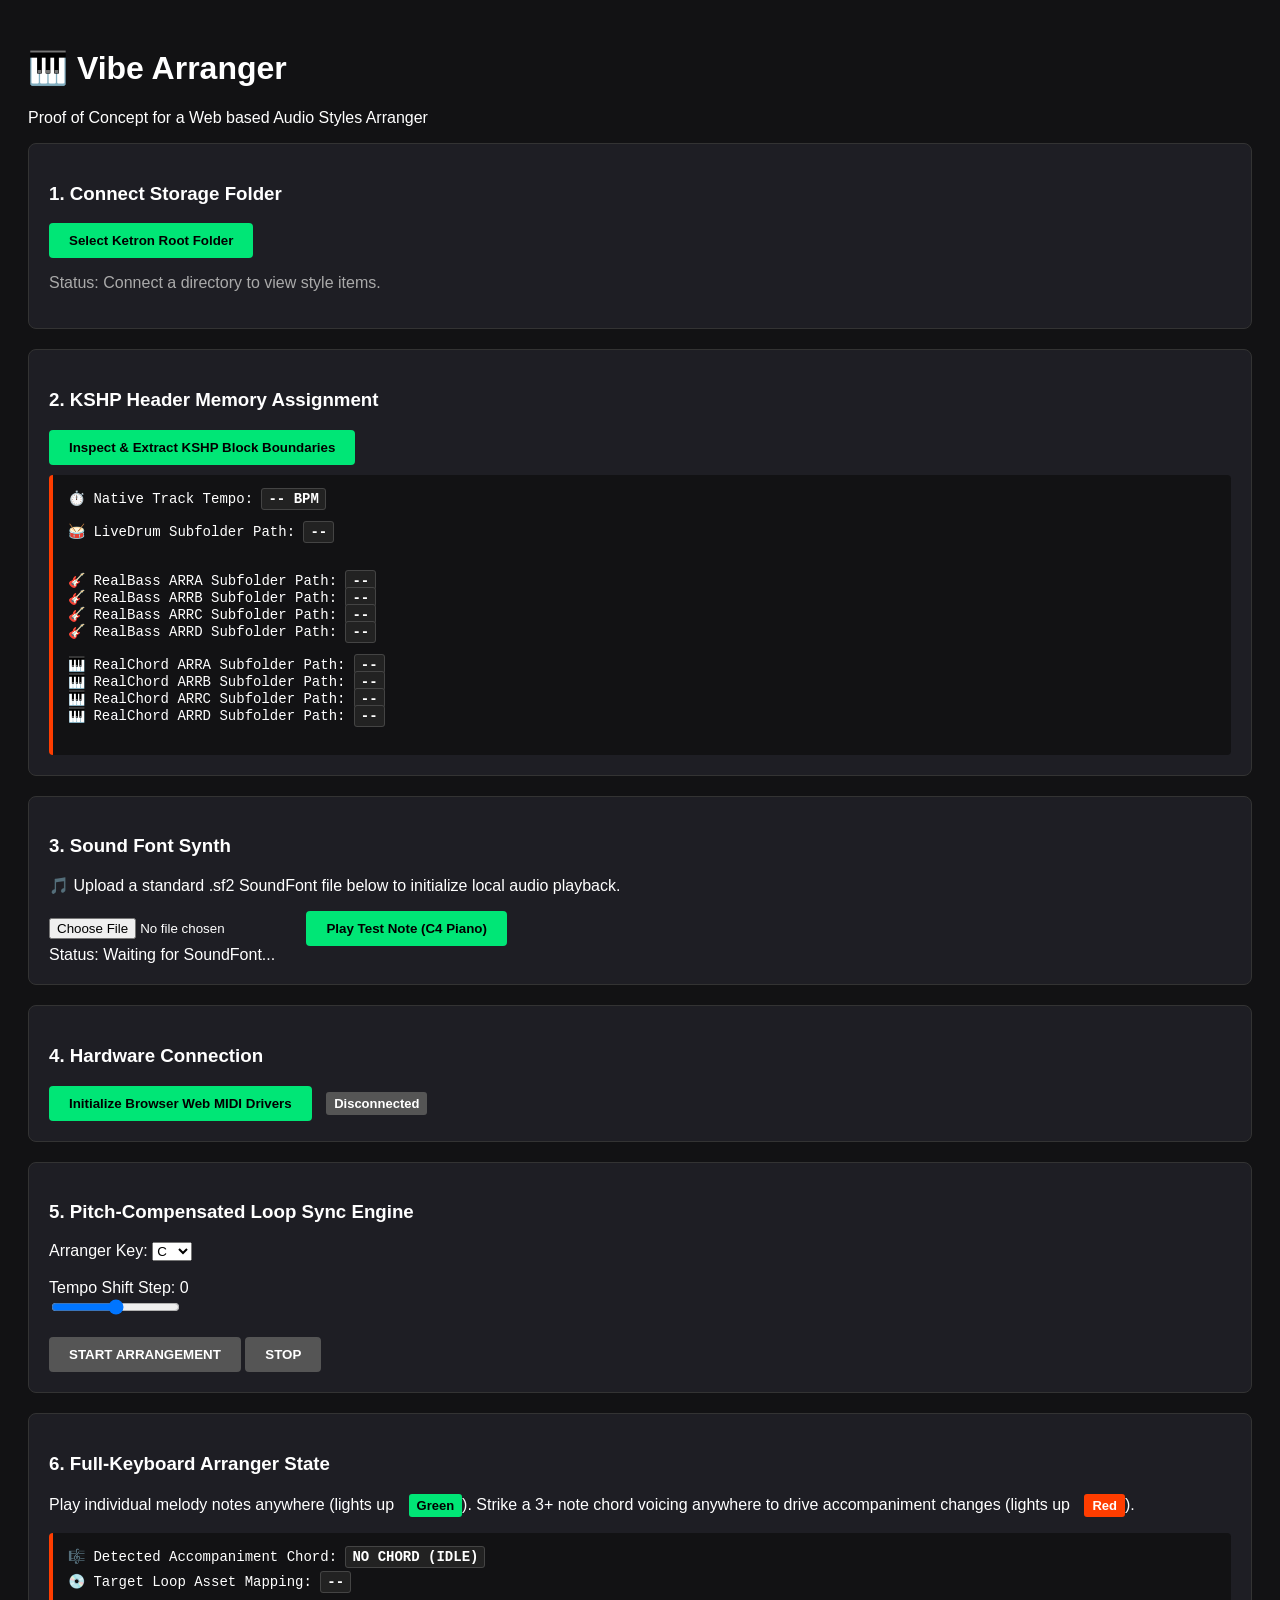
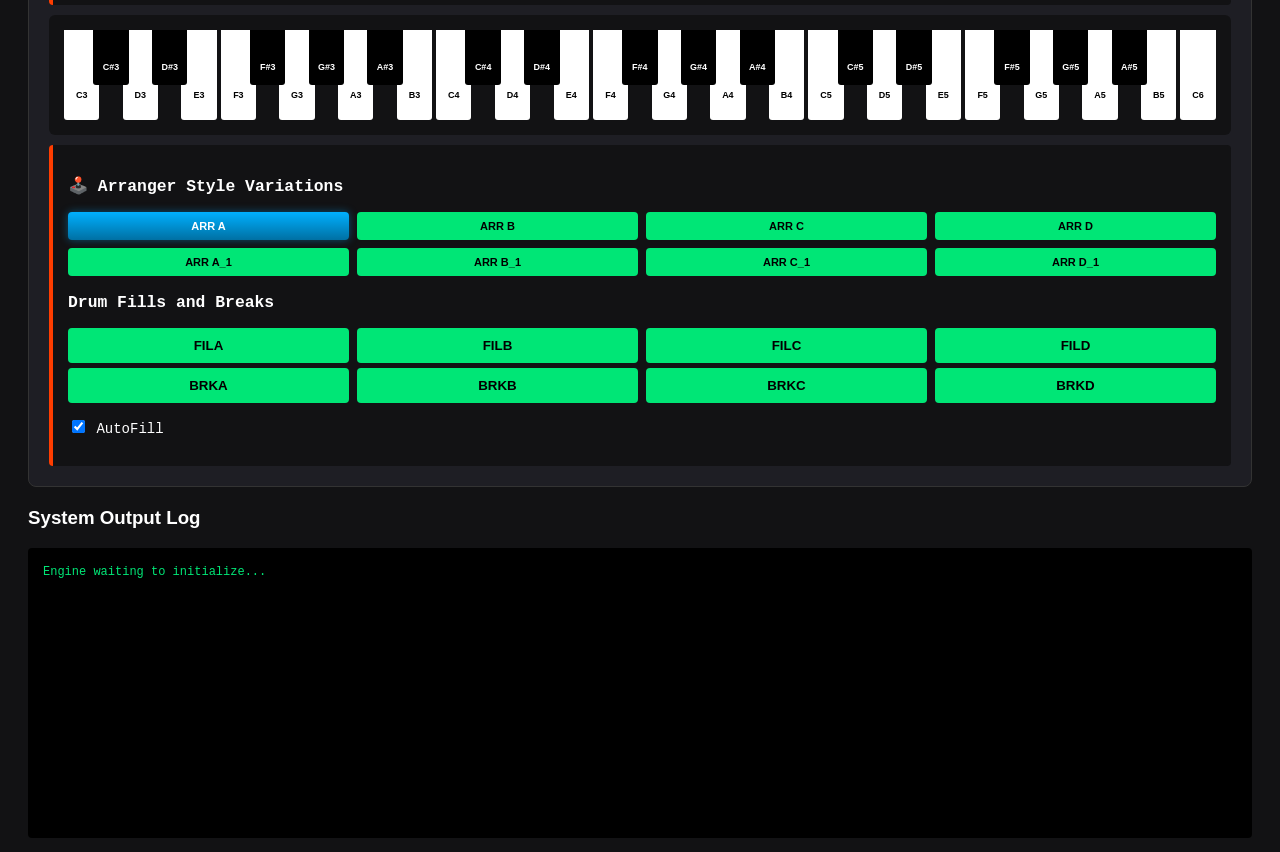
==== index.html @ 5abf9622 "test with more KST audio style files. fix issues" ====
<!DOCTYPE html>
<html lang="en">
<head>
    <meta charset="UTF-8">
    <title>VibeArranger</title>
	<link rel="icon" type="image/x-icon" href="./favicon.png"> 
	<link rel="manifest"   href="./web-manifest.json" />		
    <script type="importmap">
    {
        "imports": {
            "spessasynth_core": "./spessasynth/spessasynth_core.js",
            "fflate": "./spessasynth/fflate.js",
            "stb-vorbis": "./spessasynth/stb-vorbis.js"
        }
    }
    </script>	
    <style>
        body { background: #121214; color: #fff; font-family: sans-serif; padding: 20px; }
        .box { background: #1e1e24; padding: 20px; border-radius: 8px; margin-bottom: 20px; border: 1px solid #333; }
        button { background: #00e676; color: #000; font-weight: bold; padding: 10px 20px; border: none; border-radius: 4px; cursor: pointer; }
        .log { background: #000; color: #00e676; padding: 15px; font-family: monospace; border-radius: 4px; height: 260px; overflow-y: auto; font-size: 12px; line-height: 1.5; }
        .file-list { margin-top: 10px; background: #2a2a32; padding: 10px; border-radius: 4px; font-size: 13px; max-height: 150px; overflow-y: auto;}
        .genre-tag { color: #00e676; font-weight: bold; font-size: 11px; text-transform: uppercase; background: #121214; padding: 2px 6px; border-radius: 3px; margin-right: 5px;}
        .data-card { background: #121214; padding: 15px; border-radius: 4px; margin-top: 10px; border-left: 4px solid #00e676; font-family: monospace; }
        .highlight { color: #fff; font-weight: bold; background: #222; padding: 2px 6px; border-radius: 3px; border: 1px solid #444; }
        .hex-view { background: #050505; color: #aaa; padding: 10px; border-radius: 4px; font-size: 11px; max-height: 120px; overflow-y: auto; margin-top: 10px; }
        .kbd-matrix { display: flex; gap: 4px; background: #121214; padding: 15px; border-radius: 6px; margin-top: 10px; overflow-x: auto; }
        .key { flex: 1; min-width: 25px; height: 90px; background: #fff; color: #000; text-align: center; line-height: 130px; font-size: 9px; font-weight: bold; border-radius: 0 0 3px 3px; cursor: pointer; position: relative; }
        .key.black { background: #000; color: #fff; height: 55px; margin-right: -10px; margin-left: -10px; z-index: 2; min-width: 16px; line-height: 75px;}
        .key.active-melody { background: #00e676 !important; color: #000; }
        .key.active-chord { background: #ff3d00 !important; color: #fff; }
        .badge { display: inline-block; padding: 4px 8px; border-radius: 3px; font-size: 13px; font-weight: bold; margin-left: 10px; }
        .bg-chord { background: #ff3d00; color: #fff; }
        .bg-melody { background: #00e676; color: #000; }
        .data-card { background: #121214; padding: 15px; border-radius: 4px; margin-top: 10px; border-left: 4px solid #ff3d00; font-family: monospace; font-size: 14px; }
        .variation-rack {display: grid;  grid-template-columns: repeat(4, 1fr); gap: 8px; margin-top: 5px; }		
        .btn-var {font-size: 11px;  padding: 8px;  border-color: #333; }
        .btn-var.active {background: linear-gradient(180deg, #00b0ff 0%, #0070a3 100%); border-color: #00e5ff;  color: #fff; box-shadow: 0 0 8px rgba(0, 176, 255, 0.4);}    
	</style>
</head>
<body>

    <h1>🎹 Vibe Arranger</h1>
    <p>Proof of Concept for a Web based Audio Styles Arranger</p>

    <!-- STORAGE PICKER -->
    <div class="box">
        <h3>1. Connect Storage Folder</h3>
        <button id="btn-link-dir">Select Ketron Root Folder</button>
        <p id="txt-dir" style="color: #aaa;">Status: Connect a directory to view style items.</p>
        
        <div id="file-display" class="file-list" style="display:none;">
            <strong>Select a `.KST` File to Analyze:</strong>
            <div id="kst-items"></div>
        </div>
    </div>

    <!-- TARGET EXTRACTOR CONTROL -->
    <div class="box">
        <h3>2. KSHP Header Memory Assignment</h3>
        <button id="btn-parse" disabled>Inspect & Extract KSHP Block Boundaries</button>
        
        <div class="data-card">
            <div>⏱️ Native Track Tempo: <span id="out-tempo" class="highlight">-- BPM</span></div><br>
            <div>🥁 LiveDrum Subfolder Path: <span id="out-drum" class="highlight">--</span></div><br><br>
            <div>🎸 RealBass ARRA Subfolder Path: <span id="out-bass1" class="highlight">--</span></div>
            <div>🎸 RealBass ARRB Subfolder Path: <span id="out-bass2" class="highlight">--</span></div>
            <div>🎸 RealBass ARRC Subfolder Path: <span id="out-bass3" class="highlight">--</span></div>
            <div>🎸 RealBass ARRD Subfolder Path: <span id="out-bass4" class="highlight">--</span></div><br>
            <div>🎹 RealChord ARRA Subfolder Path: <span id="out-chord1" class="highlight">--</span></div>
            <div>🎹 RealChord ARRB Subfolder Path: <span id="out-chord2" class="highlight">--</span></div>
            <div>🎹 RealChord ARRC Subfolder Path: <span id="out-chord3" class="highlight">--</span></div>
            <div>🎹 RealChord ARRD Subfolder Path: <span id="out-chord4" class="highlight">--</span></div><br>
        </div>
    </div>
	
	<div class="box">
		<h3>3. Sound Font Synth</h3>
		<p>🎵 Upload a standard .sf2 SoundFont file below to initialize local audio playback.</p>
		
		<!-- File Input -->
		<input type="file" id="sf2-input" accept=".sf2">
		
		<!-- Note Play Trigger -->
		<button id="sf2-play-btn" disabled>Play Test Note (C4 Piano)</button>
		
		<!-- Status Readout -->
		<div id="status">Status: Waiting for SoundFont...</div>
	</div>	

    <!-- MIDI HARDWARE ENGINE HUB -->
    <div class="box">
        <h3>4. Hardware Connection</h3>
        <button id="btn-midi-init">Initialize Browser Web MIDI Drivers</button>
        <span id="midi-status" class="badge" style="background:#555;">Disconnected</span>
    </div>

    <div class="box">
        <h3>5. Pitch-Compensated Loop Sync Engine</h3>
        <label>Arranger Key: </label>
        <select id="ctrl-key">
            <option value="C">C</option><option value="C#">C#</option><option value="D">D</option>
            <option value="D#">D#</option><option value="E">E</option><option value="F">F</option>
            <option value="F#">F#</option><option value="G">G</option><option value="G#">G#</option>
            <option value="A">A</option><option value="A#">A#</option><option value="B">B</option>
        </select>
        
        <br><br>
        <label id="lbl-tempo">Tempo Shift Step: 0</label><br>
        <input type="range" id="ctrl-tempo" min="-6" max="6" value="0" step="1">

        <br><br>
        <button id="btn-play" style="background: #555; color: #fff;">START ARRANGEMENT</button>
        <button id="btn-stop" style="background: #555; color: #fff;">STOP</button>
    </div>
	
    <!-- LIVE CHORD SCANNER MONITOR -->
    <div class="box">
        <h3>6. Full-Keyboard Arranger State</h3>
        <p>Play individual melody notes anywhere (lights up <span class="badge bg-melody">Green</span>). Strike a 3+ note chord voicing anywhere to drive accompaniment changes (lights up <span class="badge bg-chord">Red</span>).</p>
        
        <div class="data-card">
            <div>🎼 Detected Accompaniment Chord: <span id="out-chord" class="highlight">NO CHORD (IDLE)</span></div>
            <div style="margin-top: 8px;">💿 Target Loop Asset Mapping: <span id="out-asset" class="highlight">--</span></div>
        </div>

        <!-- VISUAL HARDWARE MONITOR LAYER -->
        <div class="kbd-matrix" id="virtual-keyboard"></div>
		
		<div class="data-card">
			<h3>🕹️ Arranger Style Variations</h3>
			<div class="variation-rack">
				<button class="btn-var active" onclick="setVariation(0)">ARR A</button>
				<button class="btn-var" onclick="setVariation(1)">ARR B</button>
				<button class="btn-var" onclick="setVariation(2)">ARR C</button>
				<button class="btn-var" onclick="setVariation(3)">ARR D</button>			
			</div>
			<div class="variation-rack" style="margin-top: 8px;">
				<button class="btn-var" onclick="setVariation(4)">ARR A_1</button>	
				<button class="btn-var" onclick="setVariation(5)">ARR B_1</button>			
				<button class="btn-var" onclick="setVariation(6)">ARR C_1</button>
				<button class="btn-var" onclick="setVariation(7)">ARR D_1</button>
			</div>
			<h3>Drum Fills and Breaks</h3>
			<div class="variation-rack">
				<button onclick="playDrumFill('FILA')">FILA</button>
				<button onclick="playDrumFill('FILB')">FILB</button>
				<button onclick="playDrumFill('FILC')">FILC</button>
				<button onclick="playDrumFill('FILD')">FILD</button>
			</div>
			<div class="variation-rack">
				<button onclick="playDrumFill('BRKA')">BRKA</button>
				<button onclick="playDrumFill('BRKB')">BRKB</button>
				<button onclick="playDrumFill('BRKC')">BRKC</button>
				<button onclick="playDrumFill('BRKD')">BRKD</button>
			</div>
			<p><label><input type="checkbox" checked id="auto-fill"> AutoFill</label></p>
		</div>			
    </div>
	
    <h3>System Output Log</h3>
    <div id="log-window" class="log">Engine waiting to initialize...</div>

	<script type="module">
		import { WorkletSynthesizer } from "./spessasynth/spessasynth_lib.js";

		const sf2Input = document.getElementById("sf2-input");
		const sf2PlayBtn = document.getElementById("sf2-play-btn");
		const statusDiv = document.getElementById("status");
		
		let synth = null;
        let audioCtx = null;		
		
		sf2Input.addEventListener("change", async (event) => {
			const file = event.target.files[0];
			if (!file) return;

			statusDiv.innerText = "Status: Reading binary file...";
			sf2PlayBtn.disabled = true;

			try {
				const arrayBuffer = await file.arrayBuffer();

				// 2. Fire up AudioContext safely
				if (!audioCtx) {
					audioCtx = new (window.AudioContext || window.webkitAudioContext)();
				}

				statusDiv.innerText = "Status: Loading background AudioWorklet...";
				await audioCtx.audioWorklet.addModule("./spessasynth/spessasynth_processor.min.js");
				statusDiv.innerText = "Status: Initializing Synth Engine...";				
				synth = new WorkletSynthesizer(audioCtx, {coreUrl: "./spessasynth/spessasynth_core.js",	fflateUrl: "./spessasynth/fflate.js", stbVorbisUrl: "./spessasynth/stb-vorbis.js"});
				
				statusDiv.innerText = "Status: Registering SoundFont blocks...";
				await synth.soundBankManager.addSoundBank(arrayBuffer, file.name);				
				statusDiv.innerText = "Status: Waiting for synthesizer ready state...";
				await synth.isReady;

				statusDiv.innerText = `Status: Ready! Loaded "${file.name}"`;
				sf2PlayBtn.disabled = false;

			} catch (error) {
				console.error("Initialization Failed:", error);
				statusDiv.innerText = `Status Error: Check dev console.`;
			}
		});		

		sf2PlayBtn.addEventListener("click", async () => {
			if (!synth || !audioCtx) return;

			// Browser unlock mechanism
			if (audioCtx.state === "suspended") {
				await audioCtx.resume();
			}

			statusDiv.innerText = "Status: Connecting audio outputs...";
			synth.connect(audioCtx.destination);
			statusDiv.innerText = "Status: Playing Note C4...";
			
			synth.programChange(0, 0); 	// Set General MIDI channel settings: Program 0 = Acoustic Grand Piano					
			synth.noteOn(0, 60, 127);	// Attack: Note 60 = Middle C, 127 = Maximum Strike Velocity

			setTimeout(() => {
				synth.noteOff(0, 60);
				statusDiv.innerText = "Status: Note released.";
			}, 1200);
		});
	
		let variationRequested = false;
        let rootDirHandle = null;
        let styleDirHandle = null;
        let selectedStyleInfo = null;
		
		let currentChordRoot = null;
		let currentBassRoot = null;
		let currentChordType = null;
			
		let barDuration = null;
		let barStartTime = null;
		let currentVariation = 0;
		let currentDrumKey = null;
		let endingScheduled = false;
		let endingNode = null;
		
        let isPlaying = false;
        let activeSources = [];
		let tempo = 120;
		
        let midiAccess = null;
        let activeNotes = new Map(); // Tracks currently held keys: noteNum -> timestamp
        let chordAnalysisTimeout = null;

        const noteNames	 	= ["C", "C#", "D", "D#", "E", "F", "F#", "G", "G#", "A", "A#", "B"];
		const variations 	= ['ARRA', 'ARRB', 'ARRC', 'ARRD', 'ARRA_1', 'ARRB_1', 'ARRC_1', 'ARRD_1'];
		const fills 		= ['FILA', 'FILB', 'FILC', 'FILD'];
		const breaks 		= ['BRKA', 'BRKB', 'BRKC', 'BRKD'];			
		const intros 		= ['INT1', 'INT2', 'INT3'];
		const endings 		= ['END1', 'END2', 'END3'];		

        // Separate collections to preserve architectural clarity
        let loopAudioBuffers = {
            drums: {},
            bass: {}, 
            chords: {}
        };		

        function logger(msg) {
            const win = document.getElementById('log-window');
            win.innerHTML += `<div>[${new Date().toLocaleTimeString()}] ${msg}</div>`;
            win.scrollTop = win.scrollHeight;
        }

        document.getElementById('btn-link-dir').addEventListener('click', async () => {
            try {
                rootDirHandle = await window.showDirectoryPicker();
                document.getElementById('txt-dir').innerText = `Linked: ${rootDirHandle.name}/`;
				
                if (!audioCtx) {
                    audioCtx = new (window.AudioContext || window.webkitAudioContext)();
                    logger("Native AudioContext generated successfully.");
                }				
                
                try {
                    styleDirHandle = await rootDirHandle.getDirectoryHandle('USER_STYLE', { create: false });
                    logger("Opened '/USER_STYLE' root hierarchy successfully.");
                    
                    document.getElementById('kst-items').innerHTML = "";
                    let totalFiles = await scanStyleFolderDeep(styleDirHandle);
                    
                    if (totalFiles > 0) {
                        document.getElementById('file-display').style.display = "block";
                    } else {
                        logger("No real `.kst` files detected. Building a structural mock file for layout testing.");
                        injectStructuredMockKst();
                    }
                } catch(e) {
                    logger("CRITICAL: Missing structural '/USER_STYLE' folder entry.");
                }
            } catch (err) {
                logger(`Access Refused: ${err.message}`);
            }
        });

        async function scanStyleFolderDeep(folderHandle, currentPath = "") {
            let count = 0;
            const container = document.getElementById('kst-items');

            for await (const entry of folderHandle.values()) {
                if (entry.kind === 'directory') {
                    const subPath = currentPath ? `${currentPath}/${entry.name}` : entry.name;
                    const nextHandle = await folderHandle.getDirectoryHandle(entry.name);
                    count += await scanStyleFolderDeep(nextHandle, subPath);
                } else if (entry.kind === 'file' && entry.name.toLowerCase().endsWith('.kst')) {
                    count++;
                    const div = document.createElement('div');
                    div.style.padding = "6px"; div.style.cursor = "pointer"; div.style.borderBottom = "1px solid #444";
                    const genre = currentPath || "Root";
                    div.innerHTML = `<span class="genre-tag">${genre}</span> 📄 ${entry.name}`;
                    div.onclick = () => {
                        selectedStyleInfo = { handle: entry, path: genre, name: entry.name };
                        highlightSelection(div);
                    };
                    container.appendChild(div);
                }
            }
            return count;
        }

        function injectStructuredMockKst() {
            document.getElementById('file-display').style.display = "block";
            const container = document.getElementById('kst-items');
            const div = document.createElement('div');
            div.style.padding = "6px"; div.style.cursor = "pointer";
            div.innerHTML = `<span class="genre-tag">Ballad</span> 📄 CustomGuitars.kst (Simulation Mode)`;
            div.onclick = () => {
                selectedStyleInfo = { synthetic: true, name: "CustomGuitars.kst", path: "Ballad" };
                highlightSelection(div);
            };
            container.appendChild(div);
        }

        function highlightSelection(el) {
            Array.from(document.getElementById('kst-items').children).forEach(c => c.style.background = "transparent");
            el.style.background = "#2a4a32";
            document.getElementById('btn-parse').disabled = false;
            logger(`Target file targeted: ${selectedStyleInfo.name}`);
        }

        document.getElementById('btn-parse').addEventListener('click', async () => {
            if (!selectedStyleInfo) return;
            logger(`Reading file buffer bytes from: ${selectedStyleInfo.name}...`);
            
            let buffer;
            if (selectedStyleInfo.synthetic) {
                buffer = createStructuredKetronBinary();
            } else {
                const file = await selectedStyleInfo.handle.getFile();
                buffer = await file.arrayBuffer();
            }
			
			loopAudioBuffers = {drums: {},	bass: {}, chords: {}};			
            
            executeFixedBlockKshpParse(buffer);
        });

        async function executeFixedBlockKshpParse(buffer) {
            const view = new DataView(buffer);
            logger(`Data Payload Loaded: ${buffer.byteLength} total bytes.`);

            let extractedBpm = 120;
            for (let i = 0; i < buffer.byteLength - 6; i++) {
                if (view.getUint8(i) === 0xFF && view.getUint8(i+1) === 0x51 && view.getUint8(i+2) === 0x03) {
                    const microSecs = (view.getUint8(i+3) << 16) | (view.getUint8(i+4) << 8) | view.getUint8(i+5);
                    extractedBpm = Math.round(60000000 / microSecs);
                    logger(`🎯 MIDI Tempo chunk verified. Extracted Base Speed: ${extractedBpm} BPM.`);
                    break;
                }
            }
			tempo = extractedBpm;

            logger("Extracting memory slot characters...");
			
            let drumFolder = "Not found";
            let bassFolder = ["Not found", "Not found", "Not found", "Not found"];
            let chordFolder = ["Not found", "Not found", "Not found", "Not found"];
			
			let origin = findStringInDecoderlessBuffer(buffer, "/media/USBACK/USER_MODELING/LiveDrum/");
			
			if (origin) {
				drumFolder = getStringFromBuffer(buffer, origin + 37);
				for (let f in bassFolder) bassFolder[f] = getStringFromBuffer(buffer, origin + 2542 + (f * 80));	
				for (let f in chordFolder) chordFolder[f] = getStringFromBuffer(buffer, origin + 3022 + (f * 80));
			}

            document.getElementById('out-tempo').innerText = `${extractedBpm} BPM`;
            document.getElementById('out-drum').innerText = `USER_MODELING/LiveDrum/${drumFolder}`;
			
            document.getElementById('out-bass1').innerText = `USER_MODELING/RealBass/${bassFolder[0]}`;
            document.getElementById('out-bass2').innerText = `USER_MODELING/RealBass/${bassFolder[1]}`;
            document.getElementById('out-bass3').innerText = `USER_MODELING/RealBass/${bassFolder[2]}`;
            document.getElementById('out-bass4').innerText = `USER_MODELING/RealBass/${bassFolder[3]}`;
			
            document.getElementById('out-chord1').innerText = `USER_MODELING/RealChord/${chordFolder[0]}`;
            document.getElementById('out-chord2').innerText = `USER_MODELING/RealChord/${chordFolder[1]}`;
            document.getElementById('out-chord3').innerText = `USER_MODELING/RealChord/${chordFolder[2]}`;
            document.getElementById('out-chord4').innerText = `USER_MODELING/RealChord/${chordFolder[3]}`;
			
            logger(`✅ Verification complete. Loop directory paths linked and ready.`);
			
			await scanAndLoadBuffers(drumFolder, bassFolder, chordFolder);
        }

        function createStructuredKetronBinary() {
            const buffer = new ArrayBuffer(400);
            const view = new DataView(buffer);
            const encoder = new TextEncoder();

            view.setUint8(20, 0xFF); view.setUint8(21, 0x51); view.setUint8(22, 0x03);
            view.setUint8(23, 0x07); view.setUint8(24, 0xA1); view.setUint8(25, 0x20);

            const targetKshpStart = 120;
            view.setUint8(targetKshpStart, 0x4B);   
            view.setUint8(targetKshpStart+1, 0x53); 
            view.setUint8(targetKshpStart+2, 0x48); 
            view.setUint8(targetKshpStart+3, 0x50); 

            const mockDataString = "  RockGroove_V2   HeavyBass_E   CleanStrum_A  ";
            const encodedBytes = encoder.encode(mockDataString);
            
            for (let i = 0; i < encodedBytes.length; i++) {
                view.setUint8(targetKshpStart + 4 + i, encodedBytes[i]);
            }

            return buffer;
        }
		
		function getStringFromBuffer(buffer, offset, length = null, encoding = 'utf-8') {
		  const fullView = new Uint8Array(buffer);
		  let stringView;

		  if (length !== null) {
			// Approach A: Extract using a known, fixed length
			stringView = fullView.subarray(offset, offset + length);
		  } else {
			// Approach B: Read until a null-terminator (0x00) if length is unknown
			let end = offset;
			while (end < fullView.length && fullView[end] !== 0) {
			  end++;
			}
			stringView = fullView.subarray(offset, end);
		  }

		  // Decode the specific subarray into a JavaScript string
		  return new TextDecoder(encoding).decode(stringView);
		}
				
		function findStringInDecoderlessBuffer(buffer, searchString) {
		  const view = new Uint8Array(buffer);
		  const encoder = new TextEncoder();
		  const searchBytes = encoder.encode(searchString); // Target sequence

		  if (searchBytes.length === 0) return -1;
		  if (searchBytes.length > view.length) return -1;

		  // Scan through the Uint8Array byte-by-byte
		  for (let i = 0; i <= view.length - searchBytes.length; i++) {
			let match = true;
			
			for (let j = 0; j < searchBytes.length; j++) {
			  if (view[i + j] !== searchBytes[j]) {
				match = false;
				break;
			  }
			}
			
			// If a full matching sequence is found, return the byte offset index
			if (match) return i; 
		  }

		  return -1; // Not found
		}

        async function scanAndLoadBuffers(drumFolder, bassFolders, chordFolders) {
            logger("Engine Populating......");   
			const playButton = document.querySelector("#btn-play");
			playButton.disabled = true;
			playButton.style.background = "#555"; 	

			const parts = drumFolder.split("_");
			const drumTempo = parseInt(parts[parts.length - 1]);
			
			if (!tempo || drumTempo != tempo){
				logger("Tempo mismatch!!! Using drums tempo " + drumTempo);   
				tempo = drumTempo;			
			}
			
			const instrument = ["drums", "bass", "chords"];
			let drumDirHandle, bassDirHandle, chordDirHandle;
			let userModelingHandle = await rootDirHandle.getDirectoryHandle('USER_MODELING', { create: false });	

			try {
				drumDirHandle = await userModelingHandle.getDirectoryHandle('LiveDrum', { create: false });	
			} catch (e) {
				logger("Missing LiveDrum folder or access/premissions issues - " + e); 
				return;
			}
			
			try {
				bassDirHandle = await userModelingHandle.getDirectoryHandle('RealBass', { create: false });	
			} catch (e) {
				logger("Missing RealBass folder or access/premissions issues - " + e); 
				return;
			}

			try {
				chordDirHandle = await userModelingHandle.getDirectoryHandle('RealChord', { create: false });
			} catch (e) {
				logger("Missing RealChord folder or access/premissions issues - " + e); 
				return;
			}			

			const folderHandles = [];
			
			try {						
				folderHandles[0] = [];
				folderHandles[0][0] = await drumDirHandle.getDirectoryHandle(drumFolder, { create: false });
			} catch (e) {
				logger("Missing drum style folder or access/premissions issues - " + e); 
				return;
			}				

			try {						
				folderHandles[1] = [];					
				for (const i in bassFolders) if (bassFolders[i] != "") folderHandles[1][i] = await bassDirHandle.getDirectoryHandle(bassFolders[i], { create: false });
			} catch (e) {
				logger("Missing bass style folders or access/premissions issues - " + e); 
				return;
			}				

			try {						
				folderHandles[2] = [];			
				for (const i in chordFolders) if (chordFolders[i] != "") folderHandles[2][i] = await chordDirHandle.getDirectoryHandle(chordFolders[i], { create: false });						
			} catch (e) {
				logger("Missing chord style folders or access/premissions issues - " + e); 
				return;
			}			
			
			for (const i in folderHandles) {
				const handles = folderHandles[i];
				
				for (const j in handles) {
					const folderHandle = handles[j];
					
					for await (const handle of folderHandle.values()) {
						const fileName = handle.name.toLowerCase();
						
						if (handle.kind === 'file' && fileName.endsWith('.wav')) {
							let keyName;
							
							if (i == 0) {
								keyName = handle.name.toUpperCase().split(".")[0];
							}
							else
							
							if (i == 1) {
								keyName = j + "_" + handle.name.toUpperCase().split(".")[0];
							}
							else
							
							if (i == 2) {
								keyName = j + "_" + handle.name.toUpperCase().split(".")[0];
							}	
							
							if (keyName) {
								let audioData = loopAudioBuffers[instrument[i]][keyName];	
								
								if (!audioData) {
									const file = await handle.getFile();
									const buffer = await file.arrayBuffer();								
									audioData = await audioCtx.decodeAudioData(buffer);
									loopAudioBuffers[instrument[i]][keyName] = audioData;									
								}
							}							
						}
					}	
				}
			}
			
			// check for missing intro and endings
			
			for (let v=0; v<4; v++) {
				let keyName;
				
				for (let c=0; c<12; c++) {
					keyName = v + "_BIN_MAJ_" + noteNames[c];
					if (!loopAudioBuffers["bass"][keyName]) loopAudioBuffers["bass"][keyName] = loopAudioBuffers["bass"][v + "_BMAJ_" + noteNames[c]];
					if (!loopAudioBuffers["bass"][keyName]) loopAudioBuffers["bass"][keyName] = loopAudioBuffers["bass"][v + "_BMAJ_" + noteNames[c]];	

					keyName = v + "_BIN_MIN_" + noteNames[c];
					if (!loopAudioBuffers["bass"][keyName]) loopAudioBuffers["bass"][keyName] = loopAudioBuffers["bass"][v + "_BMIN_" + noteNames[c]];
					if (!loopAudioBuffers["bass"][keyName]) loopAudioBuffers["bass"][keyName] = loopAudioBuffers["bass"][v + "_BMIN_" + noteNames[c]];	

					keyName = v + "_BEN_MAJ_" + noteNames[c];
					if (!loopAudioBuffers["bass"][keyName]) loopAudioBuffers["bass"][keyName] = loopAudioBuffers["bass"][v + "_BMAJ_" + noteNames[c]];
					if (!loopAudioBuffers["bass"][keyName]) loopAudioBuffers["bass"][keyName] = loopAudioBuffers["bass"][v + "_BMAJ_" + noteNames[c]];	

					keyName = v + "_BEN_MIN_" + noteNames[c];
					if (!loopAudioBuffers["bass"][keyName]) loopAudioBuffers["bass"][keyName] = loopAudioBuffers["bass"][v + "_BMIN_" + noteNames[c]];
					if (!loopAudioBuffers["bass"][keyName]) loopAudioBuffers["bass"][keyName] = loopAudioBuffers["bass"][v + "_BMIN_" + noteNames[c]];	

					// Chords
					
					keyName = v + "_IN_MAJ_" + noteNames[c];
					if (!loopAudioBuffers["chords"][keyName]) loopAudioBuffers["chords"][keyName] = loopAudioBuffers["chords"][v + "_MAJ_" + noteNames[c]];
					if (!loopAudioBuffers["chords"][keyName]) loopAudioBuffers["chords"][keyName] = loopAudioBuffers["chords"][v + "_MAJ_" + noteNames[c]];	

					keyName = v + "_IN_MIN_" + noteNames[c];
					if (!loopAudioBuffers["chords"][keyName]) loopAudioBuffers["chords"][keyName] = loopAudioBuffers["chords"][v + "_MIN_" + noteNames[c]];
					if (!loopAudioBuffers["chords"][keyName]) loopAudioBuffers["chords"][keyName] = loopAudioBuffers["chords"][v + "_MIN_" + noteNames[c]];	

					keyName = v + "_EN_MAJ_" + noteNames[c];
					if (!loopAudioBuffers["chords"][keyName]) loopAudioBuffers["chords"][keyName] = loopAudioBuffers["chords"][v + "_MAJ_" + noteNames[c]];
					if (!loopAudioBuffers["chords"][keyName]) loopAudioBuffers["chords"][keyName] = loopAudioBuffers["chords"][v + "_MAJ_" + noteNames[c]];	

					keyName = v + "_EN_MIN_" + noteNames[c];
					if (!loopAudioBuffers["chords"][keyName]) loopAudioBuffers["chords"][keyName] = loopAudioBuffers["chords"][v + "_MIN_" + noteNames[c]];
					if (!loopAudioBuffers["chords"][keyName]) loopAudioBuffers["chords"][keyName] = loopAudioBuffers["chords"][v + "_MIN_" + noteNames[c]];						
				}
			}

            logger("Engine populated. Ready to run arranger phase verification matrix.");
			playButton.disabled = false;
			playButton.style.background = "#ff3d00"; 		
        }		
    
        const tempoInput = document.getElementById('ctrl-tempo');
        const keyInput = document.getElementById('ctrl-key');

        tempoInput.addEventListener('input', (e) => {
            document.getElementById('lbl-tempo').innerText = `Tempo Shift Step: ${e.target.value}`;
            if (isPlaying && !endingScheduled) restartArrangerEngine();
        });
		
        keyInput.addEventListener('change', () => {
            if (isPlaying && !endingScheduled) restartArrangerEngine();
        });

        document.getElementById('btn-play').addEventListener('click', async (e) => {
            if (!audioCtx) return logger("Please click 'Link Folder' first.");
			
			if (isPlaying) {
				stopArrangerPlaybackChannels();				
			} else {
				if (audioCtx.state === "suspended") await audioCtx.resume();
				if (!hasBuffers([
					["drums", intros[2]],
					["bass", "0_BIN_MAJ_" + getMelodicKey()],
					["chords", "0_IN_MAJ_" + getMelodicKey()]
				])) return;
				isPlaying = true;
				e.target.innerHTML = "STOP ARRANGEMENT";
				e.target.style.background = "#00e676"; 				
				runArrangerPlaybackChannels();
			}
        });

        document.getElementById('btn-stop').addEventListener('click', stopArranger);

		function getMelodicKey() {
			const index = (noteNames.indexOf(keyInput.value) - parseInt(tempoInput.value, 10) + 12) % 12;
			return noteNames[index];
		}

		function hasBuffers(entries) {
			const missing = entries.filter(([type, key]) => !loopAudioBuffers[type][key]);
			if (missing.length) {
				logger(`Missing audio loops: ${missing.map(([type, key]) => `${type}/${key}`).join(", ")}`);
				return false;
			}
			return true;
		}

		function nextBarTime(now) {
			if (now < barStartTime) return barStartTime;
			return barStartTime + (Math.floor((now - barStartTime) / barDuration) + 1) * barDuration;
		}

		function scheduleDrumTransition(targetKey, fillKey = null) {
			if (!isPlaying || endingScheduled) {
				logger("Start the arranger before playing a fill, break, or variation.");
				return false;
			}
			const required = [["drums", targetKey]];
			if (fillKey) required.push(["drums", fillKey]);
			if (!hasBuffers(required)) return false;

			const now = audioCtx.currentTime;
			const boundary = nextBarTime(now);
			const rate = Math.pow(2, parseInt(tempoInput.value, 10) / 12);
			const fadeTime = Math.min(0.02, (boundary - now) / 2);

			// A new request replaces any drum sources already scheduled for a future bar.
			activeSources.filter(src => src.loopType === "drums").forEach(src => {
				if (src.startTime > now) {
					src.stop(now);
				} else if (fillKey) {
					src.gainNode.gain.cancelScheduledValues(now);
					src.gainNode.gain.setValueAtTime(src.gainNode.gain.value, now);
					src.gainNode.gain.linearRampToValueAtTime(0, now + fadeTime);
					src.stop(now + fadeTime);
				} else {
					src.stop(boundary);
				}
			});
			activeSources = activeSources.filter(src => src.loopType !== "drums" || src.startTime <= now);

			if (fillKey) {
				const buffer = loopAudioBuffers.drums[fillKey];
				const remaining = (boundary - now) * rate;
				const offset = (buffer.duration - remaining % buffer.duration) % buffer.duration;
				const fill = triggerLoopNode("drums", buffer, rate, now, fadeTime, offset);
				fill.stop(boundary);
				activeSources.push(fill);
			}
			activeSources.push(triggerLoopNode("drums", loopAudioBuffers.drums[targetKey], rate, boundary, 0));
			return true;
		}

		window.playDrumFill = function(key) {
			if (scheduleDrumTransition(currentDrumKey, key)) logger(`Playing drum ${key}.`);
		};

		function updateVariationButtons() {
			document.querySelectorAll('.btn-var').forEach((btn, index) => {
				btn.classList.toggle('active', index === currentVariation);
			});
		}

		function changeStyleChord(detectedType, detectedRoot, detectedBass) {
			
			if (!isPlaying || endingScheduled) {
			  return;
			}
				
			if (currentChordType == detectedType && currentChordRoot == detectedRoot && currentBassRoot == detectedBass && !variationRequested) {
				return;
			}

			variationRequested = false;		// need to play same chord again if variation has changed
			
			currentChordType = detectedType;
			currentChordRoot = detectedRoot;
			currentBassRoot = detectedBass;

			const fadeTime = 0.1;
			const now = audioCtx.currentTime;	
			const newSources = [];
			
			activeSources.forEach(oldNode => 
			{
				if (oldNode.loopType == "drums") {
					newSources.push(oldNode);
					return;
				}

				const targetKey = keyInput.value;				
				const tempoStep = parseInt(tempoInput.value, 10);
				const rate = Math.pow(2, tempoStep / 12);
				const targetIndex = noteNames.indexOf(targetKey);
				
				let targetAssetIndex = (targetIndex - tempoStep + detectedRoot) % 12;
				if (targetAssetIndex < 0) targetAssetIndex += 12;
				
				let targetBassAssetIndex = (targetIndex - tempoStep + detectedBass) % 12;
				if (targetBassAssetIndex < 0) targetBassAssetIndex += 12;				
				
				let calculatedMelodicKey;

				if (oldNode.loopType == "bass") {				
					if (detectedType === "Maj") calculatedMelodicKey = (currentVariation % 4) + "_BMAJ_" + noteNames[targetBassAssetIndex];
					if (detectedType === "Min") calculatedMelodicKey = (currentVariation % 4) + "_BMIN_" + noteNames[targetBassAssetIndex];
					if (detectedType === "7th") calculatedMelodicKey = (currentVariation % 4) + "_BMAJ_" + noteNames[targetBassAssetIndex];
					if (detectedType === "Min7") calculatedMelodicKey = (currentVariation % 4) + "_BMIN_" + noteNames[targetBassAssetIndex];
					if (detectedType === "Sus2" || detectedType === "Sus4") calculatedMelodicKey = (currentVariation % 4) + "_BMAJ_" + noteNames[targetBassAssetIndex];
				}
				else 
				
				if (oldNode.loopType == "chords") {					
					if (detectedType === "Maj") calculatedMelodicKey = (currentVariation % 4) + "_MAJ_" + noteNames[targetAssetIndex];
					if (detectedType === "Min") calculatedMelodicKey = (currentVariation % 4) + "_MIN_" + noteNames[targetAssetIndex];
					if (detectedType === "7th") calculatedMelodicKey = (currentVariation % 4) + "_7TH_" + noteNames[targetAssetIndex];
					if (detectedType === "Min7") calculatedMelodicKey = (currentVariation % 4) + "_MIN_" + noteNames[targetAssetIndex];
					if (detectedType === "Sus2" || detectedType === "Sus4") calculatedMelodicKey = (currentVariation % 4) + "_SUS_" + noteNames[targetAssetIndex];
				}
				
				if (calculatedMelodicKey && hasBuffers([[oldNode.loopType, calculatedMelodicKey]])) {
					const buffer = loopAudioBuffers[oldNode.loopType][calculatedMelodicKey];
					const offset = ((now - barStartTime) * rate % buffer.duration + buffer.duration) % buffer.duration;
					oldNode.gainNode.gain.setValueAtTime(oldNode.gainNode.gain.value, now);
					oldNode.gainNode.gain.linearRampToValueAtTime(0, now + fadeTime);
					oldNode.stop(now + fadeTime + 0.1);
					const newNode = triggerLoopNode(oldNode.loopType, buffer, rate, now, fadeTime, offset);
					newSources.push(newNode);				
				} else newSources.push(oldNode);
			});	

			activeSources = newSources;
		}
		
        function runArrangerPlaybackChannels() {
            const targetKey = keyInput.value;
            const tempoStep = parseInt(tempoInput.value, 10);

            // Both tracks speed up/slow down identically to maintain rhythmic locking
            const rate = Math.pow(2, tempoStep / 12);
			const fadeTime = 0.1;

            // CALCULATE MELODIC SHIFT ONLY
            const targetIndex = noteNames.indexOf(targetKey);
            let targetAssetIndex = (targetIndex - tempoStep) % 12;
            if (targetAssetIndex < 0) targetAssetIndex += 12;
            const calculatedMelodicKey = noteNames[targetAssetIndex];

            logger(`[DRUMS] Streaming default master loop at speed multiplier: x${rate.toFixed(4)}`);
            logger(`[MELODIC] Root: ${targetKey} | Shift Offset: ${tempoStep} | Loading Asset Key: [${calculatedMelodicKey}]`);

            const startTime = audioCtx.currentTime + 0.03;
			barDuration = 4 * (60 / tempo) / rate;
			barStartTime = startTime;
			currentVariation = 0;
			currentDrumKey = intros[2];
			endingScheduled = false;
			currentChordType = currentChordRoot = currentBassRoot = null;
			updateVariationButtons();

            // Drums get the base drum asset file but still follow the rhythm playback rate
            activeSources.push(triggerLoopNode("drums", loopAudioBuffers.drums[intros[2]], rate, startTime, fadeTime));
            
            // Bass and Chords pull the counter-shifted pitch key files
            activeSources.push(triggerLoopNode("bass", loopAudioBuffers.bass["0_BIN_MAJ_" + calculatedMelodicKey], rate, startTime, fadeTime));
            activeSources.push(triggerLoopNode("chords", loopAudioBuffers.chords["0_IN_MAJ_" + calculatedMelodicKey], rate, startTime, fadeTime));
        }
		
        function stopArrangerPlaybackChannels() {
			if (endingScheduled) return;

			const playButton = document.querySelector("#btn-play");	
			playButton.style.background = "brown"; 	
			playButton.innerHTML = "STOPPING....";
			
            const targetKey = keyInput.value;
            const tempoStep = parseInt(tempoInput.value, 10);
            const rate = Math.pow(2, tempoStep / 12);
			const fadeTime = 0.1;

            const targetIndex = noteNames.indexOf(targetKey);
            let targetAssetIndex = (targetIndex - tempoStep) % 12;
            if (targetAssetIndex < 0) targetAssetIndex += 12;
            const calculatedMelodicKey = noteNames[targetAssetIndex];

			const drumBuffer = loopAudioBuffers.drums[endings[2]];
			if (!hasBuffers([
				["drums", endings[2]],
				["bass", "0_BEN_MAJ_" + calculatedMelodicKey],
				["chords", "0_EN_MAJ_" + calculatedMelodicKey]
			])) return;
			const startTime = nextBarTime(audioCtx.currentTime);
			endingScheduled = true;
			activeSources.forEach(src => src.stop(startTime));
			const drumNode = triggerLoopNode("drums", drumBuffer, rate, startTime, fadeTime, 0, false);
			endingNode = drumNode;
            activeSources.push(drumNode);
            
            // Bass and Chords pull the counter-shifted pitch key files
			const endTime = startTime + drumBuffer.duration / rate;
            const bassNode = triggerLoopNode("bass", loopAudioBuffers.bass["0_BEN_MAJ_" + calculatedMelodicKey], rate, startTime, fadeTime);
            const chordNode = triggerLoopNode("chords", loopAudioBuffers.chords["0_EN_MAJ_" + calculatedMelodicKey], rate, startTime, fadeTime);
			bassNode.stop(endTime);
			chordNode.stop(endTime);
			activeSources.push(bassNode, chordNode);
			drumNode.onended = () => {
				if (endingNode === drumNode) stopArranger();
			};
		}

        function triggerLoopNode(loopType, audioBuffer, rate, startTime, fadeTime, offset = 0, loop = true) {
            const src = audioCtx.createBufferSource();
			src.gainNode = audioCtx.createGain();
			src.connect(src.gainNode);			
            src.buffer = audioBuffer;
            src.loop = loop;
            src.playbackRate.setValueAtTime(rate, startTime);
            src.gainNode.connect(audioCtx.destination);
			src.gainNode.gain.setValueAtTime(0, startTime);			
			src.start(startTime, offset);
			src.gainNode.gain.linearRampToValueAtTime(1, startTime + fadeTime);			
			src.loopType = loopType;	
			src.startTime = startTime;
			src.onended = () => {
				activeSources = activeSources.filter(node => node !== src);
			};
            return src;
        }

        function stopArranger() {
            activeSources.forEach(src => { try { src.stop(); } catch(e){} });
            activeSources = [];

			endingScheduled = false;
			endingNode = null;
			isPlaying = false;	
			const playButton = document.querySelector("#btn-play");			
			playButton.innerHTML = "START ARRANGEMENT";
			playButton.style.background = "#ff3d00"; 			
            logger("Engine tracking stopped.");
        }

        function restartArrangerEngine() {
            activeSources.forEach(src => { try { src.stop(); } catch(e){} });
            activeSources = [];
			endingScheduled = false;
			endingNode = null;
            runArrangerPlaybackChannels();
        }
		
        function buildExtendedKeyboard() {
            const kbd = document.getElementById('virtual-keyboard');
            kbd.innerHTML = "";
            // Render 3 full octaves from Note 48 (C3) up to Note 84 (C6)
            for (let midiNote = 48; midiNote <= 84; midiNote++) {
                const name = noteNames[midiNote % 12];
                const isBlack = name.includes("#");
                
                const div = document.createElement('div');
                div.id = `note-${midiNote}`;
                div.className = isBlack ? "key black" : "key";
                div.innerText = `${name}${Math.floor(midiNote/12)-1}`;
                
                // Mouse interactions emulator for testing without physical controllers
                div.onmousedown = () => handleInputRouting(144, midiNote, 100);
                div.onmouseup = () => handleInputRouting(128, midiNote, 0);
                
                kbd.appendChild(div);
            }
        }		

        document.getElementById('btn-midi-init').addEventListener('click', async () => {
            if (!navigator.requestMIDIAccess) {
                logger("CRITICAL: Browser does not support Web MIDI. Use Chrome, Edge, or Opera.");
                return;
            }

            try {
                midiAccess = await navigator.requestMIDIAccess();
                const statusBadge = document.getElementById('midi-status');
                const inputs = midiAccess.inputs.values();
                let discovered = 0;

                for (let input of inputs) {
                    input.onmidimessage = (e) => {
                        const [status, note, velocity] = e.data;
                        handleInputRouting(status, note, velocity);
                    };
                    logger(`Successfully locked onto input device: [${input.name}]`);
                    discovered++;
                }

                if (discovered > 0) {
                    statusBadge.innerText = "Connected";
                    statusBadge.style.background = "#00e676";
                    statusBadge.style.color = "#000";
                } else {
                    statusBadge.innerText = "Virtual Mode Only";
                    statusBadge.style.background = "#ffb300";
                    logger("No hardware detected via USB. Click visual keys to test engine.");
                }
            } catch (err) {
                logger(`Driver load failure: ${err.message}`);
            }
        });

        function handleInputRouting(status, note, velocity) {
            const msgType = status & 0xF0;
            const isNoteOn = (msgType === 144 && velocity > 0);
            const isNoteOff = (msgType === 128 || (msgType === 144 && velocity === 0));

            if (isNoteOn) {
                activeNotes.set(note, performance.now());
                logger(`📥 [INPUT TRIGGER] Note: ${note} | Velocity: ${velocity} -> Forwarded instantly to Sampler Layer`);
                
                // Immediately trigger visualization update
                updateKeyVisual(note, 'melody');
				if (synth) synth.noteOn(0, note, velocity);

                // Queue microsecond time window evaluation to look for full harmonic shapes
                triggerChordEvaluationBuffer();
            } 
            else if (isNoteOff) {
                activeNotes.delete(note);
                updateKeyVisual(note, 'off');
                triggerChordEvaluationBuffer();
				if (synth) synth.noteOff(0, note);
            }
        }

        function triggerChordEvaluationBuffer() {
            clearTimeout(chordAnalysisTimeout);
            // 15ms window buffers individual human finger-strike execution deltas
            chordAnalysisTimeout = setTimeout(analyzeFullKeyboardHarmony, 15);
        }

		function analyzeFullKeyboardHarmony() {
			const outputChord = document.getElementById('out-chord');
			const outputAsset = document.getElementById('out-asset');

			if (activeNotes.size < 3) return;

			// Sort notes numerically to ensure notesArray[0] is always the absolute lowest physical bass note
			const notesArray = Array.from(activeNotes.keys()).sort((a, b) => a - b);
			
			let detectedRoot = notesArray[0];
			let detectedType = "Maj";
			let bestMatchWeight = -1;

			// Test each note in the cluster as a candidate root to handle inversions cleanly
			for (let candidateRoot of notesArray) {
				// Map all notes relative to this candidate root (0 - 11 values)
				const relativePitches = notesArray.map(n => (n - candidateRoot + 120) % 12);
				const bitmask = relativePitches.reduce((mask, p) => mask | (1 << p), 0);

				// Define standard chord signature maps using integer bitmasks
				const chordsTable = [
					{ type: "Maj", mask: (1<<0) | (1<<4) | (1<<7), weight: 3 },
					{ type: "Min", mask: (1<<0) | (1<<3) | (1<<7), weight: 3 },
					{ type: "Sus2", mask: (1<<0) | (1<<2) | (1<<7), weight: 3 },
					{ type: "Sus4", mask: (1<<0) | (1<<5) | (1<<7), weight: 3 },
					{ type: "7th", mask: (1<<0) | (1<<4) | (1<<7) | (1<<10), weight: 4 },
					{ type: "7th", mask: (1<<0) | (1<<4) | (1<<10), weight: 2.5 }, // Dominant 7th drop 5th
					{ type: "Min7", mask: (1<<0) | (1<<3) | (1<<7) | (1<<10), weight: 4 }
				];

				for (let chord of chordsTable) {
					if ((bitmask & chord.mask) === chord.mask) {
						if (chord.weight > bestMatchWeight) {
							bestMatchWeight = chord.weight;
							detectedRoot = candidateRoot;
							detectedType = chord.type;
						}
					}
				}
			}

			// Extract pitch classes (0-11) for the root and the actual lowest note held
			const rootPitchClass = detectedRoot % 12;
			const bassPitchClass = notesArray[0] % 12;

			const rootName = noteNames[rootPitchClass];
			const bassName = noteNames[bassPitchClass];
			
			// Determine the user-facing text representation
			let chordDisplayName = `${rootName} ${detectedType}`;
			if (rootPitchClass !== bassPitchClass) {
				chordDisplayName += ` / ${bassName}`; // Format as slash chord if inverted
			}

			// Map the parsed chord directly to the Ketron loop file asset naming architecture
			let assetSuffix = "Maj.wav";
			if (detectedType === "Min") assetSuffix = "Min.wav";
			if (detectedType === "7th") assetSuffix = "7th.wav";
			if (detectedType === "Min7") assetSuffix = "Min.wav"; // Map Min7 directly to your Minor loop block
			if (detectedType === "Sus2" || detectedType === "Sus4") assetSuffix = "Maj.wav"; // Map suspensions to Major fallback loop blocks

			// Update UI elements
			outputChord.innerText = chordDisplayName;
			outputAsset.innerText = `${rootName}_${assetSuffix}`; // Ketron assets still track the master chord root
			
			logger(`🎰 [ARRANGER MATCH] Voicing Found -> ${chordDisplayName} (Targeting asset: ${rootName}_${assetSuffix})`);

			notesArray.forEach(note => updateKeyVisual(note, 'chord'));
			changeStyleChord(detectedType, rootPitchClass, bassPitchClass); 
		}

        function updateKeyVisual(note, state) {
            const el = document.getElementById(`note-${note}`);
            if (!el) return;

            el.classList.remove('active-melody', 'active-chord');
            if (state === 'melody') el.classList.add('active-melody');
            if (state === 'chord') el.classList.add('active-chord');
        }

        window.setVariation = function(varNo) {
			const targetKey = variations[varNo];
			const fillKey = document.getElementById('auto-fill').checked ? fills[varNo % fills.length] : null;
			if (!scheduleDrumTransition(targetKey, fillKey)) return;
			currentVariation = varNo;
			currentDrumKey = targetKey;
			updateVariationButtons();
			variationRequested = true;
            logger(`Queued drum variation ${targetKey}${fillKey ? ` with ${fillKey}` : ""}.`);
        };
		
		buildExtendedKeyboard();
	</script>
</body>
</html>
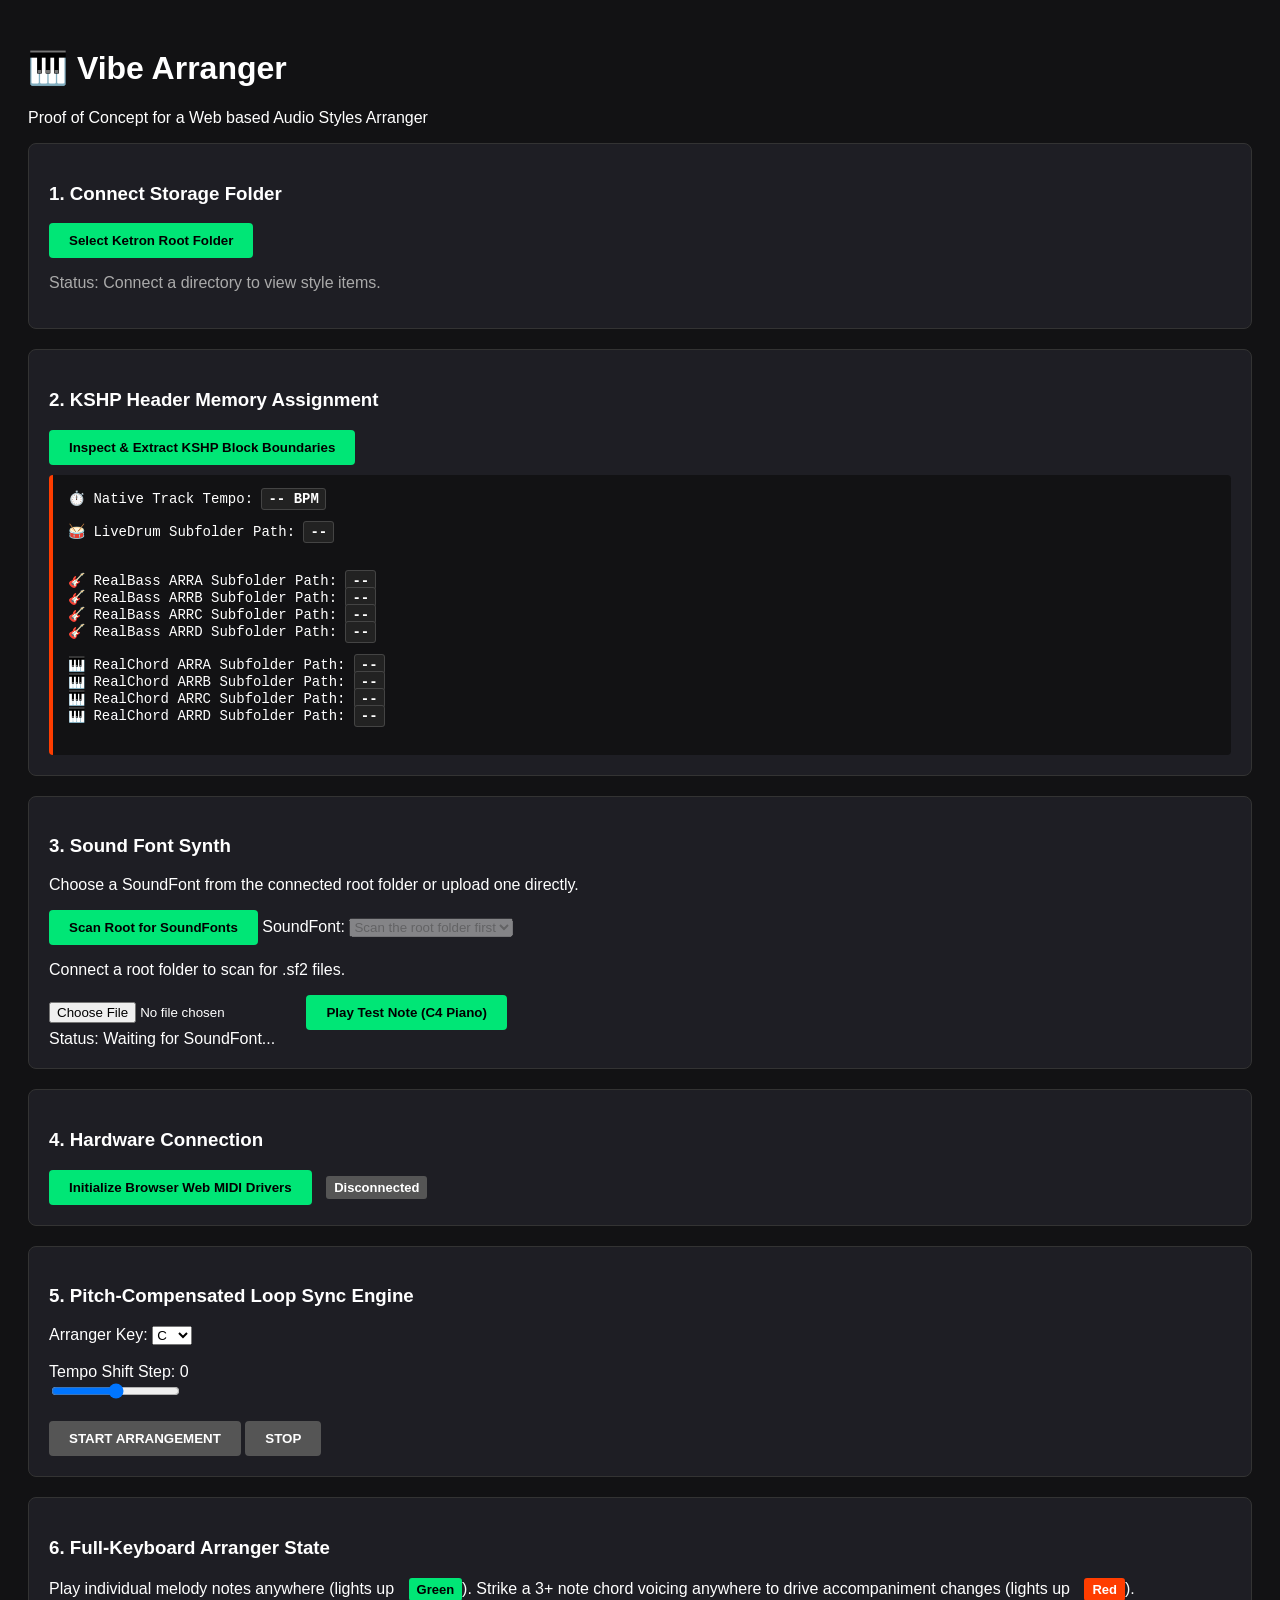
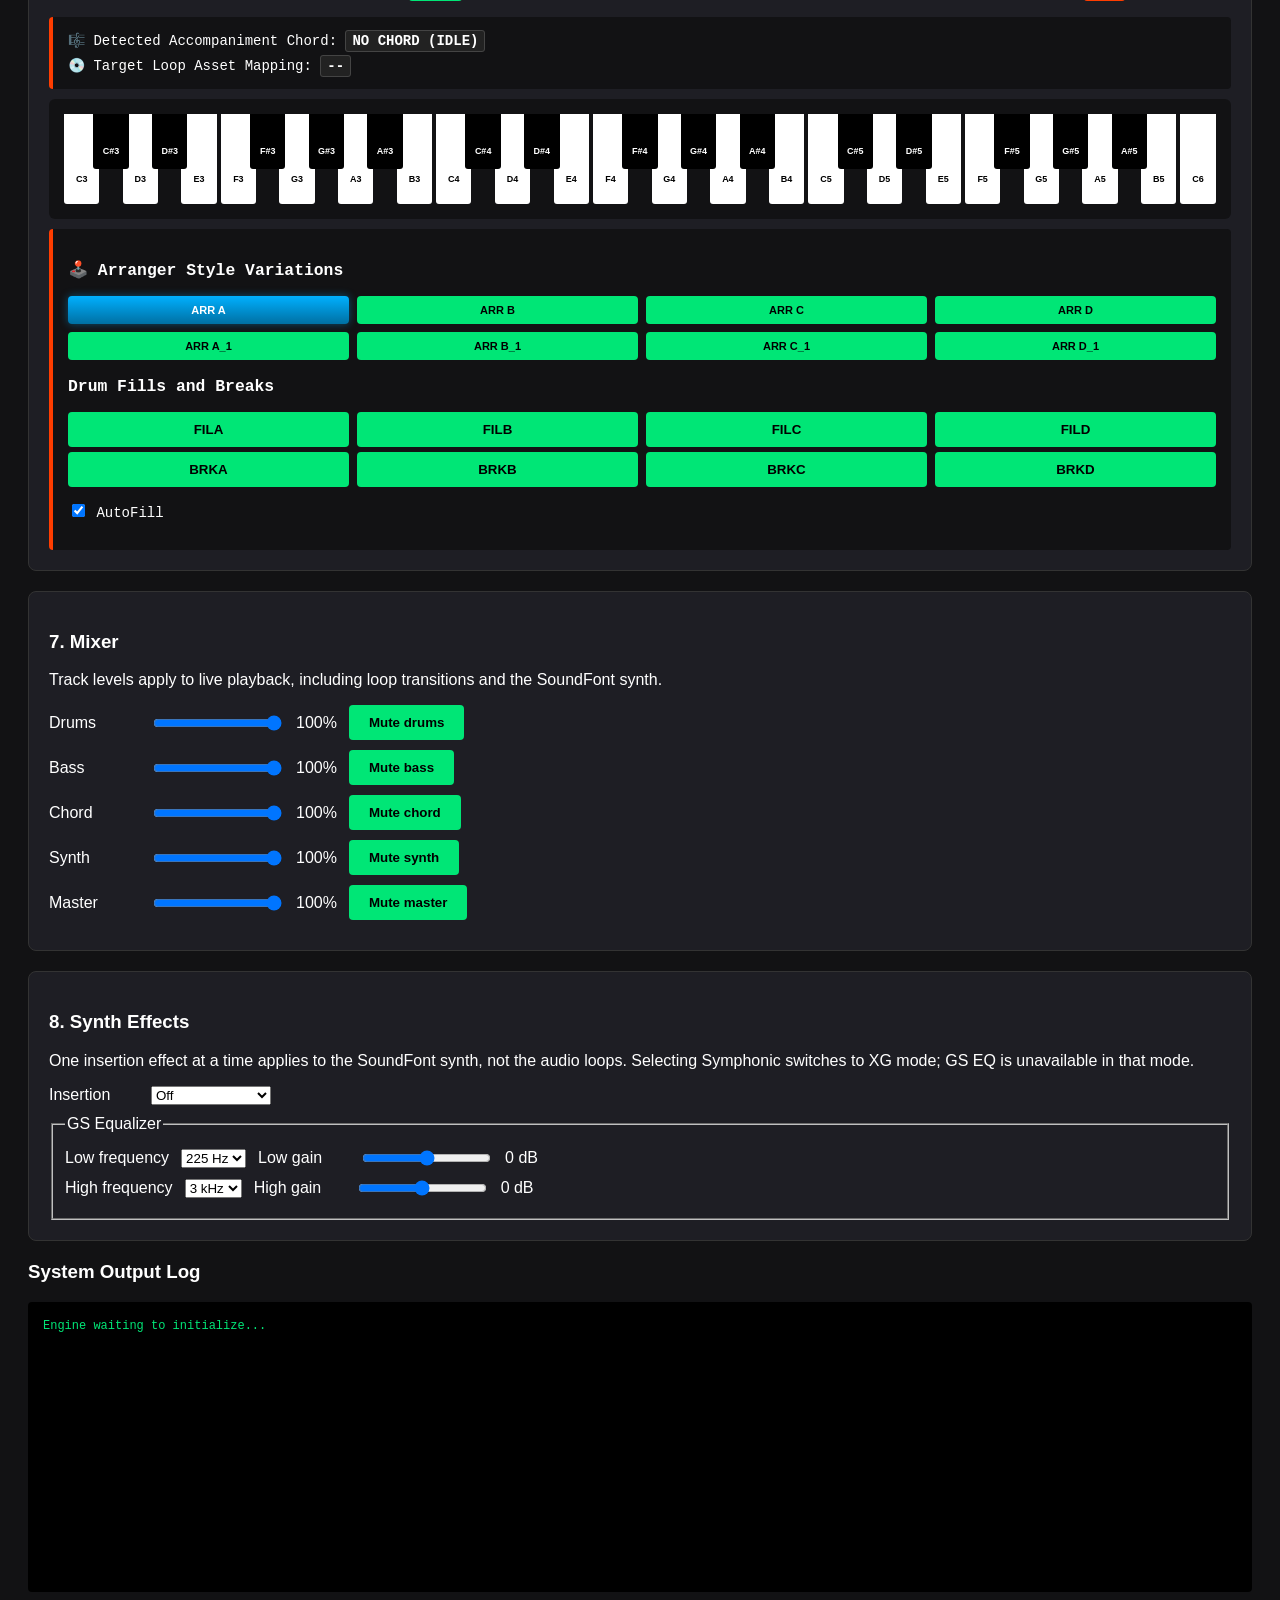
==== commit a2437c34: "Add SoundFont picker, mixer and synth effects Co-authored-by: Copilot <223556219+Copilot@users.norep" ====
--- a/index.html
+++ b/index.html
@@ -36,6 +36,9 @@
         .variation-rack {display: grid;  grid-template-columns: repeat(4, 1fr); gap: 8px; margin-top: 5px; }		
         .btn-var {font-size: 11px;  padding: 8px;  border-color: #333; }
         .btn-var.active {background: linear-gradient(180deg, #00b0ff 0%, #0070a3 100%); border-color: #00e5ff;  color: #fff; box-shadow: 0 0 8px rgba(0, 176, 255, 0.4);}    
+        .control-row { display: flex; align-items: center; flex-wrap: wrap; gap: 12px; margin: 10px 0; }
+        .control-row label { min-width: 90px; }
+        button[aria-pressed="true"] { background: #ff7043; }
 	</style>
 </head>
 <body>
@@ -76,7 +79,11 @@
 	
 	<div class="box">
 		<h3>3. Sound Font Synth</h3>
-		<p>🎵 Upload a standard .sf2 SoundFont file below to initialize local audio playback.</p>
+		<p>Choose a SoundFont from the connected root folder or upload one directly.</p>
+		<button id="btn-scan-sf2" disabled>Scan Root for SoundFonts</button>
+		<label for="sf2-picker">SoundFont:</label>
+		<select id="sf2-picker" disabled><option value="">Scan the root folder first</option></select>
+		<p id="sf2-scan-status" role="status">Connect a root folder to scan for .sf2 files.</p>
 		
 		<!-- File Input -->
 		<input type="file" id="sf2-input" accept=".sf2">
@@ -158,52 +165,216 @@
 		</div>			
     </div>
 	
+    <div class="box">
+        <h3>7. Mixer</h3>
+        <p>Track levels apply to live playback, including loop transitions and the SoundFont synth.</p>
+        <div class="control-row"><label for="volume-drums">Drums</label><input id="volume-drums" type="range" min="0" max="100" value="100"><output id="level-drums">100%</output><button id="mute-drums" aria-pressed="false">Mute drums</button></div>
+        <div class="control-row"><label for="volume-bass">Bass</label><input id="volume-bass" type="range" min="0" max="100" value="100"><output id="level-bass">100%</output><button id="mute-bass" aria-pressed="false">Mute bass</button></div>
+        <div class="control-row"><label for="volume-chords">Chord</label><input id="volume-chords" type="range" min="0" max="100" value="100"><output id="level-chords">100%</output><button id="mute-chords" aria-pressed="false">Mute chord</button></div>
+        <div class="control-row"><label for="volume-synth">Synth</label><input id="volume-synth" type="range" min="0" max="100" value="100"><output id="level-synth">100%</output><button id="mute-synth" aria-pressed="false">Mute synth</button></div>
+        <div class="control-row"><label for="volume-master">Master</label><input id="volume-master" type="range" min="0" max="100" value="100"><output id="level-master">100%</output><button id="mute-master" aria-pressed="false">Mute master</button></div>
+    </div>
+
+    <div class="box">
+        <h3>8. Synth Effects</h3>
+        <p>One insertion effect at a time applies to the SoundFont synth, not the audio loops. Selecting Symphonic switches to XG mode; GS EQ is unavailable in that mode.</p>
+        <div class="control-row">
+            <label for="effect-type">Insertion</label>
+            <select id="effect-type">
+                <option value="0">Off</option>
+                <option value="293">Tremolo</option><option value="294">Auto Pan</option>
+                <option value="288">Phaser</option><option value="289">Auto Wah</option>
+                <option value="290">Rotary Speaker</option><option value="symphonic">Symphonic (XG)</option>
+                <option value="273">Distortion</option><option value="272">Overdrive</option>
+            </select>
+        </div>
+        <fieldset id="gs-eq">
+            <legend>GS Equalizer</legend>
+            <div class="control-row"><label for="eq-low-frequency">Low frequency</label><select id="eq-low-frequency"><option value="0">225 Hz</option><option value="1">425 Hz</option></select><label for="eq-low-gain">Low gain</label><input id="eq-low-gain" type="range" min="-12" max="12" value="0"><output id="eq-low-output">0 dB</output></div>
+            <div class="control-row"><label for="eq-high-frequency">High frequency</label><select id="eq-high-frequency"><option value="0">3 kHz</option><option value="1">6 kHz</option></select><label for="eq-high-gain">High gain</label><input id="eq-high-gain" type="range" min="-12" max="12" value="0"><output id="eq-high-output">0 dB</output></div>
+        </fieldset>
+    </div>
+
     <h3>System Output Log</h3>
     <div id="log-window" class="log">Engine waiting to initialize...</div>
 
 	<script type="module">
 		import { WorkletSynthesizer } from "./spessasynth/spessasynth_lib.js";
+		import { MIDIUtils } from "spessasynth_core";
 
 		const sf2Input = document.getElementById("sf2-input");
 		const sf2PlayBtn = document.getElementById("sf2-play-btn");
 		const statusDiv = document.getElementById("status");
 		
 		let synth = null;
-        let audioCtx = null;		
-		
-		sf2Input.addEventListener("change", async (event) => {
-			const file = event.target.files[0];
-			if (!file) return;
-
-			statusDiv.innerText = "Status: Reading binary file...";
-			sf2PlayBtn.disabled = true;
-
-			try {
+        let audioCtx = null;
+        let mixer = null;
+        let workletModule = null;
+        let soundFontQueue = Promise.resolve();
+        let soundFontRequest = 0;
+        let soundFontHandles = [];
+        let scanRequest = 0;
+        let synthEffectMode = null;
+
+        const mixerState = Object.fromEntries(['drums', 'bass', 'chords', 'synth', 'master'].map(name => [name, { volume: 1, muted: false }]));
+        function ensureMixer() {
+            if (mixer) return mixer;
+            mixer = {};
+            for (const name of Object.keys(mixerState)) {
+                mixer[name] = audioCtx.createGain();
+                mixer[name].gain.value = mixerState[name].muted ? 0 : mixerState[name].volume;
+            }
+            mixer.master.connect(audioCtx.destination);
+            for (const name of ['drums', 'bass', 'chords', 'synth']) mixer[name].connect(mixer.master);
+            return mixer;
+        }
+
+        for (const name of Object.keys(mixerState)) {
+            const slider = document.getElementById(`volume-${name}`);
+            const mute = document.getElementById(`mute-${name}`);
+            const update = () => {
+                document.getElementById(`level-${name}`).textContent = `${Math.round(mixerState[name].volume * 100)}%`;
+                mute.setAttribute('aria-pressed', String(mixerState[name].muted));
+                if (mixer) mixer[name].gain.setValueAtTime(mixerState[name].muted ? 0 : mixerState[name].volume, audioCtx.currentTime);
+            };
+            slider.addEventListener('input', () => { mixerState[name].volume = Number(slider.value) / 100; update(); });
+            mute.addEventListener('click', () => { mixerState[name].muted = !mixerState[name].muted; update(); });
+        }
+
+        function applySynthEffects(target) {
+            const effect = document.getElementById('effect-type').value;
+            const xg = effect === 'symphonic';
+            document.getElementById('gs-eq').disabled = xg;
+            if (!target) return;
+            const mode = xg ? 'xg' : 'gs';
+            if (synthEffectMode !== mode) {
+                target.systemExclusive(xg ? MIDIUtils.xg(0, 0, 126, [0]) : MIDIUtils.gs(64, 0, 127, [0]));
+                synthEffectMode = mode;
+            }
+            if (xg) {
+                target.systemExclusive(MIDIUtils.xg(3, 0, 0, [0x44, 0]));
+                target.systemExclusive(MIDIUtils.xg(3, 0, 12, [0]));
+            } else {
+                const type = Number(effect);
+                target.systemExclusive(MIDIUtils.gs(64, 3, 0, [type >> 8, type & 127]));
+                target.systemExclusive(MIDIUtils.gs(64, 0x41, 0x22, [type ? 1 : 0]));
+                target.systemExclusive(MIDIUtils.gs(64, 0x41, 0x20, [1]));
+                applyEqualizer(target);
+            }
+        }
+
+        function applyEqualizer(target) {
+            if (!target || document.getElementById('effect-type').value === 'symphonic') return;
+            const values = [
+                Number(document.getElementById('eq-low-frequency').value),
+                Number(document.getElementById('eq-low-gain').value) + 64,
+                Number(document.getElementById('eq-high-frequency').value),
+                Number(document.getElementById('eq-high-gain').value) + 64
+            ];
+            values.forEach((value, address) => target.systemExclusive(MIDIUtils.gs(64, 2, address, [value])));
+        }
+        document.getElementById('effect-type').addEventListener('change', () => applySynthEffects(synth));
+        for (const id of ['eq-low-frequency', 'eq-low-gain', 'eq-high-frequency', 'eq-high-gain']) {
+            document.getElementById(id).addEventListener('input', () => {
+                document.getElementById('eq-low-output').textContent = `${document.getElementById('eq-low-gain').value} dB`;
+                document.getElementById('eq-high-output').textContent = `${document.getElementById('eq-high-gain').value} dB`;
+                applyEqualizer(synth);
+            });
+        }
+
+        function loadSoundFont(getFile) {
+            const request = ++soundFontRequest;
+            soundFontQueue = soundFontQueue.then(async () => {
+                if (request !== soundFontRequest) return;
+                let newSynth = null;
+                statusDiv.innerText = "Status: Reading SoundFont...";
+                sf2PlayBtn.disabled = true;
+                try {
+                const file = await getFile();
 				const arrayBuffer = await file.arrayBuffer();
-
-				// 2. Fire up AudioContext safely
 				if (!audioCtx) {
 					audioCtx = new (window.AudioContext || window.webkitAudioContext)();
 				}
-
-				statusDiv.innerText = "Status: Loading background AudioWorklet...";
-				await audioCtx.audioWorklet.addModule("./spessasynth/spessasynth_processor.min.js");
-				statusDiv.innerText = "Status: Initializing Synth Engine...";				
-				synth = new WorkletSynthesizer(audioCtx, {coreUrl: "./spessasynth/spessasynth_core.js",	fflateUrl: "./spessasynth/fflate.js", stbVorbisUrl: "./spessasynth/stb-vorbis.js"});
-				
-				statusDiv.innerText = "Status: Registering SoundFont blocks...";
-				await synth.soundBankManager.addSoundBank(arrayBuffer, file.name);				
-				statusDiv.innerText = "Status: Waiting for synthesizer ready state...";
-				await synth.isReady;
-
+                ensureMixer();
+                if (!synth) {
+                    if (!workletModule) workletModule = audioCtx.audioWorklet.addModule("./spessasynth/spessasynth_processor.min.js").catch(error => { workletModule = null; throw error; });
+                    await workletModule;
+                    newSynth = new WorkletSynthesizer(audioCtx, {coreUrl: "./spessasynth/spessasynth_core.js", fflateUrl: "./spessasynth/fflate.js", stbVorbisUrl: "./spessasynth/stb-vorbis.js"});
+                    await newSynth.isReady;
+                }
+                const target = synth || newSynth;
+                await target.soundBankManager.addSoundBank(arrayBuffer, 'selected-soundfont');
+                synthEffectMode = null;
+                applySynthEffects(target);
+                if (newSynth) {
+                    newSynth.connect(mixer.synth);
+                    synth = newSynth;
+                }
+                if (request !== soundFontRequest) return;
 				statusDiv.innerText = `Status: Ready! Loaded "${file.name}"`;
 				sf2PlayBtn.disabled = false;
-
 			} catch (error) {
+                if (newSynth && newSynth !== synth) newSynth.destroy();
 				console.error("Initialization Failed:", error);
-				statusDiv.innerText = `Status Error: Check dev console.`;
-			}
-		});		
+                if (request === soundFontRequest) {
+                    statusDiv.innerText = `SoundFont error: ${error.message}`;
+                    sf2PlayBtn.disabled = !synth;
+                }
+			}
+            });
+            return soundFontQueue;
+        }
+		sf2Input.addEventListener("change", (event) => {
+			const file = event.target.files[0];
+			if (file) loadSoundFont(() => Promise.resolve(file));
+		});
+
+        document.getElementById('btn-scan-sf2').addEventListener('click', async () => {
+            const root = rootDirHandle;
+            if (!root) return;
+            const request = ++scanRequest;
+            const picker = document.getElementById('sf2-picker');
+            const status = document.getElementById('sf2-scan-status');
+            picker.disabled = true;
+            status.textContent = 'Scanning for SoundFonts...';
+            const found = [];
+            async function scan(folder, path = '') {
+                for await (const entry of folder.values()) {
+                    const entryPath = path ? `${path}/${entry.name}` : entry.name;
+                    if (entry.kind === 'directory') await scan(entry, entryPath);
+                    else if (entry.kind === 'file' && /\.sf2$/i.test(entry.name)) found.push({ handle: entry, path: entryPath });
+                }
+            }
+            try {
+                await scan(root);
+                if (request !== scanRequest || root !== rootDirHandle) return;
+                found.sort((a, b) => a.path.localeCompare(b.path));
+                soundFontHandles = found;
+                picker.replaceChildren();
+                const placeholder = document.createElement('option');
+                placeholder.value = '';
+                placeholder.textContent = found.length ? 'Select a SoundFont' : 'No SoundFonts found';
+                picker.appendChild(placeholder);
+                found.forEach((item, index) => {
+                    const option = document.createElement('option');
+                    option.value = String(index);
+                    option.textContent = item.path;
+                    picker.appendChild(option);
+                });
+                picker.disabled = !found.length;
+                status.textContent = `Found ${found.length} SoundFont${found.length === 1 ? '' : 's'}.`;
+            } catch (error) {
+                if (request !== scanRequest || root !== rootDirHandle) return;
+                soundFontHandles = [];
+                status.textContent = `SoundFont scan failed: ${error.message}`;
+                console.error('SoundFont scan failed:', error);
+            }
+        });
+        document.getElementById('sf2-picker').addEventListener('change', event => {
+            if (event.target.value === '') return;
+            const item = soundFontHandles[Number(event.target.value)];
+            if (item) loadSoundFont(() => item.handle.getFile());
+        });
 
 		sf2PlayBtn.addEventListener("click", async () => {
 			if (!synth || !audioCtx) return;
@@ -213,8 +384,6 @@
 				await audioCtx.resume();
 			}
 
-			statusDiv.innerText = "Status: Connecting audio outputs...";
-			synth.connect(audioCtx.destination);
 			statusDiv.innerText = "Status: Playing Note C4...";
 			
 			synth.programChange(0, 0); 	// Set General MIDI channel settings: Program 0 = Acoustic Grand Piano					
@@ -273,6 +442,17 @@
         document.getElementById('btn-link-dir').addEventListener('click', async () => {
             try {
                 rootDirHandle = await window.showDirectoryPicker();
+                scanRequest++;
+                soundFontHandles = [];
+                document.getElementById('btn-scan-sf2').disabled = false;
+                const picker = document.getElementById('sf2-picker');
+                picker.replaceChildren();
+                const placeholder = document.createElement('option');
+                placeholder.value = '';
+                placeholder.textContent = 'Scan the root folder first';
+                picker.appendChild(placeholder);
+                picker.disabled = true;
+                document.getElementById('sf2-scan-status').textContent = 'Scan the connected root folder for .sf2 files.';
                 document.getElementById('txt-dir').innerText = `Linked: ${rootDirHandle.name}/`;
 				
                 if (!audioCtx) {
@@ -890,7 +1070,7 @@
             src.buffer = audioBuffer;
             src.loop = loop;
             src.playbackRate.setValueAtTime(rate, startTime);
-            src.gainNode.connect(audioCtx.destination);
+            src.gainNode.connect(ensureMixer()[loopType]);
 			src.gainNode.gain.setValueAtTime(0, startTime);			
 			src.start(startTime, offset);
 			src.gainNode.gain.linearRampToValueAtTime(1, startTime + fadeTime);			
@@ -985,6 +1165,9 @@
             const isNoteOff = (msgType === 128 || (msgType === 144 && velocity === 0));
 
             if (isNoteOn) {
+                if (synth && audioCtx.state === 'suspended') {
+                    audioCtx.resume().catch(error => logger(`Audio resume failed: ${error.message}`));
+                }
                 activeNotes.set(note, performance.now());
                 logger(`📥 [INPUT TRIGGER] Note: ${note} | Velocity: ${velocity} -> Forwarded instantly to Sampler Layer`);
                 
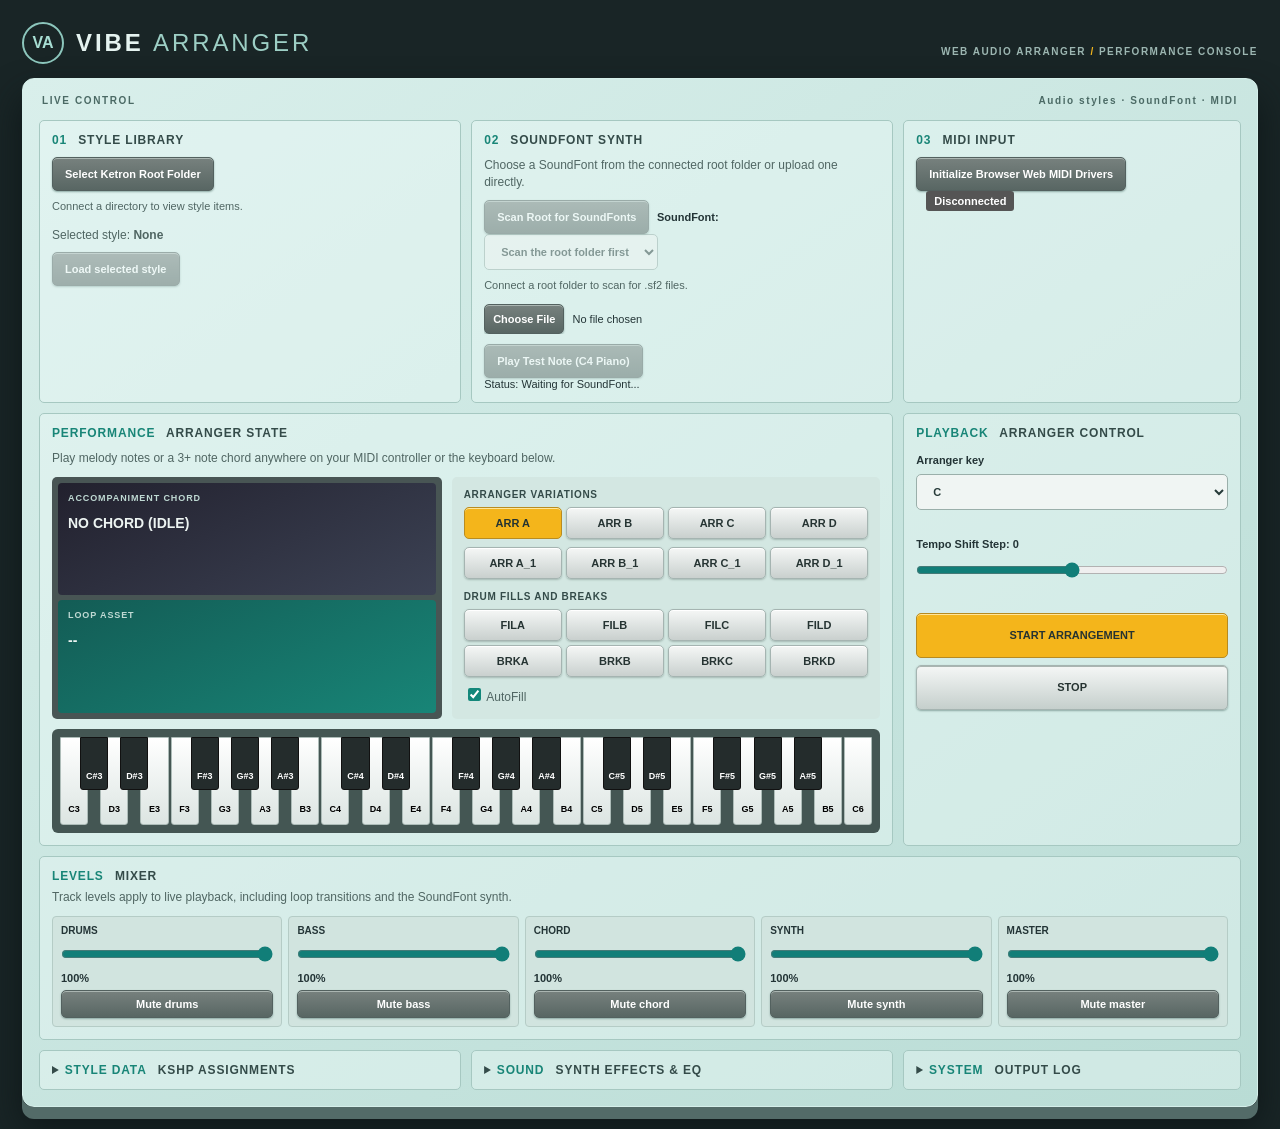
==== commit 50dbbc46: "Build Ketron-inspired arranger console Co-authored-by: Copilot <223556219+Copilot@users.noreply.gith" ====
--- a/index.html
+++ b/index.html
@@ -2,6 +2,7 @@
 <html lang="en">
 <head>
     <meta charset="UTF-8">
+    <meta name="viewport" content="width=device-width, initial-scale=1">
     <title>VibeArranger</title>
 	<link rel="icon" type="image/x-icon" href="./favicon.png"> 
 	<link rel="manifest"   href="./web-manifest.json" />		
@@ -40,29 +41,34 @@
         .control-row label { min-width: 90px; }
         button[aria-pressed="true"] { background: #ff7043; }
 	</style>
+    <link rel="stylesheet" href="./style.css">
 </head>
 <body>
 
-    <h1>🎹 Vibe Arranger</h1>
-    <p>Proof of Concept for a Web based Audio Styles Arranger</p>
+    <header class="console-header">
+        <div><span class="brand-mark">VA</span><h1>VIBE <span>ARRANGER</span></h1></div>
+        <p>WEB AUDIO ARRANGER <span> / </span> PERFORMANCE CONSOLE</p>
+    </header>
+    <main class="console">
+    <div class="console-title"><span>LIVE CONTROL</span><span>Audio styles &middot; SoundFont &middot; MIDI</span></div>
 
     <!-- STORAGE PICKER -->
-    <div class="box">
-        <h3>1. Connect Storage Folder</h3>
+    <div class="box storage">
+        <h3><span>01</span> Style library</h3>
         <button id="btn-link-dir">Select Ketron Root Folder</button>
-        <p id="txt-dir" style="color: #aaa;">Status: Connect a directory to view style items.</p>
+        <p id="txt-dir">Connect a directory to view style items.</p>
         
         <div id="file-display" class="file-list" style="display:none;">
             <strong>Select a `.KST` File to Analyze:</strong>
             <div id="kst-items"></div>
         </div>
+        <p class="selected-style">Selected style: <strong id="selected-style">None</strong></p>
+        <button id="btn-parse" disabled>Load selected style</button>
     </div>
 
     <!-- TARGET EXTRACTOR CONTROL -->
-    <div class="box">
-        <h3>2. KSHP Header Memory Assignment</h3>
-        <button id="btn-parse" disabled>Inspect & Extract KSHP Block Boundaries</button>
-        
+    <details class="box extraction">
+        <summary><span>STYLE DATA</span> KSHP assignments</summary>
         <div class="data-card">
             <div>⏱️ Native Track Tempo: <span id="out-tempo" class="highlight">-- BPM</span></div><br>
             <div>🥁 LiveDrum Subfolder Path: <span id="out-drum" class="highlight">--</span></div><br><br>
@@ -75,10 +81,10 @@
             <div>🎹 RealChord ARRC Subfolder Path: <span id="out-chord3" class="highlight">--</span></div>
             <div>🎹 RealChord ARRD Subfolder Path: <span id="out-chord4" class="highlight">--</span></div><br>
         </div>
-    </div>
+    </details>
 	
-	<div class="box">
-		<h3>3. Sound Font Synth</h3>
+	<div class="box soundfont">
+		<h3><span>02</span> SoundFont synth</h3>
 		<p>Choose a SoundFont from the connected root folder or upload one directly.</p>
 		<button id="btn-scan-sf2" disabled>Scan Root for SoundFonts</button>
 		<label for="sf2-picker">SoundFont:</label>
@@ -96,15 +102,15 @@
 	</div>	
 
     <!-- MIDI HARDWARE ENGINE HUB -->
-    <div class="box">
-        <h3>4. Hardware Connection</h3>
+    <div class="box midi">
+        <h3><span>03</span> MIDI input</h3>
         <button id="btn-midi-init">Initialize Browser Web MIDI Drivers</button>
         <span id="midi-status" class="badge" style="background:#555;">Disconnected</span>
     </div>
 
-    <div class="box">
-        <h3>5. Pitch-Compensated Loop Sync Engine</h3>
-        <label>Arranger Key: </label>
+    <div class="box transport">
+        <h3><span>PLAYBACK</span> Arranger control</h3>
+        <label for="ctrl-key">Arranger key</label>
         <select id="ctrl-key">
             <option value="C">C</option><option value="C#">C#</option><option value="D">D</option>
             <option value="D#">D#</option><option value="E">E</option><option value="F">F</option>
@@ -113,29 +119,29 @@
         </select>
         
         <br><br>
-        <label id="lbl-tempo">Tempo Shift Step: 0</label><br>
+        <label id="lbl-tempo" for="ctrl-tempo">Tempo Shift Step: 0</label><br>
         <input type="range" id="ctrl-tempo" min="-6" max="6" value="0" step="1">
 
         <br><br>
-        <button id="btn-play" style="background: #555; color: #fff;">START ARRANGEMENT</button>
-        <button id="btn-stop" style="background: #555; color: #fff;">STOP</button>
+        <button id="btn-play">START ARRANGEMENT</button>
+        <button id="btn-stop">STOP</button>
     </div>
 	
     <!-- LIVE CHORD SCANNER MONITOR -->
-    <div class="box">
-        <h3>6. Full-Keyboard Arranger State</h3>
-        <p>Play individual melody notes anywhere (lights up <span class="badge bg-melody">Green</span>). Strike a 3+ note chord voicing anywhere to drive accompaniment changes (lights up <span class="badge bg-chord">Red</span>).</p>
+    <div class="box performance">
+        <h3><span>PERFORMANCE</span> Arranger state</h3>
+        <p>Play melody notes or a 3+ note chord anywhere on your MIDI controller or the keyboard below.</p>
         
-        <div class="data-card">
-            <div>🎼 Detected Accompaniment Chord: <span id="out-chord" class="highlight">NO CHORD (IDLE)</span></div>
-            <div style="margin-top: 8px;">💿 Target Loop Asset Mapping: <span id="out-asset" class="highlight">--</span></div>
+        <div class="data-card display-panel">
+            <div><span class="display-label">ACCOMPANIMENT CHORD</span><span id="out-chord" class="highlight">NO CHORD (IDLE)</span></div>
+            <div><span class="display-label">LOOP ASSET</span><span id="out-asset" class="highlight">--</span></div>
         </div>
 
         <!-- VISUAL HARDWARE MONITOR LAYER -->
         <div class="kbd-matrix" id="virtual-keyboard"></div>
 		
-		<div class="data-card">
-			<h3>🕹️ Arranger Style Variations</h3>
+		<div class="data-card performance-controls">
+			<h3>Arranger variations</h3>
 			<div class="variation-rack">
 				<button class="btn-var active" onclick="setVariation(0)">ARR A</button>
 				<button class="btn-var" onclick="setVariation(1)">ARR B</button>
@@ -165,8 +171,8 @@
 		</div>			
     </div>
 	
-    <div class="box">
-        <h3>7. Mixer</h3>
+    <div class="box mixer">
+        <h3><span>LEVELS</span> Mixer</h3>
         <p>Track levels apply to live playback, including loop transitions and the SoundFont synth.</p>
         <div class="control-row"><label for="volume-drums">Drums</label><input id="volume-drums" type="range" min="0" max="100" value="100"><output id="level-drums">100%</output><button id="mute-drums" aria-pressed="false">Mute drums</button></div>
         <div class="control-row"><label for="volume-bass">Bass</label><input id="volume-bass" type="range" min="0" max="100" value="100"><output id="level-bass">100%</output><button id="mute-bass" aria-pressed="false">Mute bass</button></div>
@@ -175,8 +181,8 @@
         <div class="control-row"><label for="volume-master">Master</label><input id="volume-master" type="range" min="0" max="100" value="100"><output id="level-master">100%</output><button id="mute-master" aria-pressed="false">Mute master</button></div>
     </div>
 
-    <div class="box">
-        <h3>8. Synth Effects</h3>
+    <details class="box effects">
+        <summary><span>SOUND</span> Synth effects &amp; EQ</summary>
         <p>One insertion effect at a time applies to the SoundFont synth, not the audio loops. Selecting Symphonic switches to XG mode; GS EQ is unavailable in that mode.</p>
         <div class="control-row">
             <label for="effect-type">Insertion</label>
@@ -193,10 +199,13 @@
             <div class="control-row"><label for="eq-low-frequency">Low frequency</label><select id="eq-low-frequency"><option value="0">225 Hz</option><option value="1">425 Hz</option></select><label for="eq-low-gain">Low gain</label><input id="eq-low-gain" type="range" min="-12" max="12" value="0"><output id="eq-low-output">0 dB</output></div>
             <div class="control-row"><label for="eq-high-frequency">High frequency</label><select id="eq-high-frequency"><option value="0">3 kHz</option><option value="1">6 kHz</option></select><label for="eq-high-gain">High gain</label><input id="eq-high-gain" type="range" min="-12" max="12" value="0"><output id="eq-high-output">0 dB</output></div>
         </fieldset>
-    </div>
-
-    <h3>System Output Log</h3>
-    <div id="log-window" class="log">Engine waiting to initialize...</div>
+    </details>
+
+    <details class="box diagnostics">
+        <summary><span>SYSTEM</span> Output log</summary>
+        <div id="log-window" class="log">Engine waiting to initialize...</div>
+    </details>
+    </main>
 
 	<script type="module">
 		import { WorkletSynthesizer } from "./spessasynth/spessasynth_lib.js";
@@ -492,10 +501,11 @@
                     count += await scanStyleFolderDeep(nextHandle, subPath);
                 } else if (entry.kind === 'file' && entry.name.toLowerCase().endsWith('.kst')) {
                     count++;
-                    const div = document.createElement('div');
-                    div.style.padding = "6px"; div.style.cursor = "pointer"; div.style.borderBottom = "1px solid #444";
+                    const div = document.createElement('button');
+                    div.type = 'button';
+                    div.className = 'style-item';
                     const genre = currentPath || "Root";
-                    div.innerHTML = `<span class="genre-tag">${genre}</span> 📄 ${entry.name}`;
+                    div.textContent = `${genre} / ${entry.name}`;
                     div.onclick = () => {
                         selectedStyleInfo = { handle: entry, path: genre, name: entry.name };
                         highlightSelection(div);
@@ -509,9 +519,10 @@
         function injectStructuredMockKst() {
             document.getElementById('file-display').style.display = "block";
             const container = document.getElementById('kst-items');
-            const div = document.createElement('div');
-            div.style.padding = "6px"; div.style.cursor = "pointer";
-            div.innerHTML = `<span class="genre-tag">Ballad</span> 📄 CustomGuitars.kst (Simulation Mode)`;
+            const div = document.createElement('button');
+            div.type = 'button';
+            div.className = 'style-item';
+            div.textContent = 'Ballad / CustomGuitars.kst (Simulation Mode)';
             div.onclick = () => {
                 selectedStyleInfo = { synthetic: true, name: "CustomGuitars.kst", path: "Ballad" };
                 highlightSelection(div);
@@ -520,8 +531,13 @@
         }
 
         function highlightSelection(el) {
-            Array.from(document.getElementById('kst-items').children).forEach(c => c.style.background = "transparent");
-            el.style.background = "#2a4a32";
+            Array.from(document.getElementById('kst-items').children).forEach(c => {
+                c.style.background = "transparent";
+                c.setAttribute('aria-pressed', 'false');
+            });
+            el.style.background = "#167d70";
+            el.setAttribute('aria-pressed', 'true');
+            document.getElementById('selected-style').textContent = selectedStyleInfo.name;
             document.getElementById('btn-parse').disabled = false;
             logger(`Target file targeted: ${selectedStyleInfo.name}`);
         }
@@ -810,7 +826,7 @@
 
             logger("Engine populated. Ready to run arranger phase verification matrix.");
 			playButton.disabled = false;
-			playButton.style.background = "#ff3d00"; 		
+			playButton.style.background = "#f4b51b";
         }		
     
         const tempoInput = document.getElementById('ctrl-tempo');
@@ -839,7 +855,7 @@
 				])) return;
 				isPlaying = true;
 				e.target.innerHTML = "STOP ARRANGEMENT";
-				e.target.style.background = "#00e676"; 				
+				e.target.style.background = "#13877a";
 				runArrangerPlaybackChannels();
 			}
         });
@@ -1025,7 +1041,7 @@
 			if (endingScheduled) return;
 
 			const playButton = document.querySelector("#btn-play");	
-			playButton.style.background = "brown"; 	
+			playButton.style.background = "#a36b1a";
 			playButton.innerHTML = "STOPPING....";
 			
             const targetKey = keyInput.value;
@@ -1091,7 +1107,7 @@
 			isPlaying = false;	
 			const playButton = document.querySelector("#btn-play");			
 			playButton.innerHTML = "START ARRANGEMENT";
-			playButton.style.background = "#ff3d00"; 			
+			playButton.style.background = "#f4b51b";
             logger("Engine tracking stopped.");
         }
 
@@ -1111,14 +1127,33 @@
                 const name = noteNames[midiNote % 12];
                 const isBlack = name.includes("#");
                 
-                const div = document.createElement('div');
+                const div = document.createElement('button');
+                div.type = 'button';
                 div.id = `note-${midiNote}`;
                 div.className = isBlack ? "key black" : "key";
                 div.innerText = `${name}${Math.floor(midiNote/12)-1}`;
+                div.setAttribute('aria-label', `Play ${name}${Math.floor(midiNote/12)-1}`);
                 
-                // Mouse interactions emulator for testing without physical controllers
-                div.onmousedown = () => handleInputRouting(144, midiNote, 100);
-                div.onmouseup = () => handleInputRouting(128, midiNote, 0);
+                div.onpointerdown = (event) => {
+                    if (event.button !== 0) return;
+                    div.setPointerCapture(event.pointerId);
+                    handleInputRouting(144, midiNote, 100);
+                };
+                div.onpointerup = () => handleInputRouting(128, midiNote, 0);
+                div.onpointercancel = () => handleInputRouting(128, midiNote, 0);
+                div.onkeydown = (event) => {
+                    if ((event.key === ' ' || event.key === 'Enter') && !event.repeat) {
+                        event.preventDefault();
+                        handleInputRouting(144, midiNote, 100);
+                    }
+                };
+                div.onkeyup = (event) => {
+                    if (event.key === ' ' || event.key === 'Enter') {
+                        event.preventDefault();
+                        handleInputRouting(128, midiNote, 0);
+                    }
+                };
+                div.onblur = () => handleInputRouting(128, midiNote, 0);
                 
                 kbd.appendChild(div);
             }
--- a/style.css
+++ b/style.css
@@ -0,0 +1,125 @@
+:root {
+    color-scheme: light;
+    font-family: Arial, Helvetica, sans-serif;
+    color: #233436;
+    background: #192526;
+}
+
+* { box-sizing: border-box; }
+body { max-width: 1500px; margin: auto; padding: 22px; background: #192526; color: #233436; }
+.console-header { display: flex; align-items: end; justify-content: space-between; gap: 20px; color: #e5f3f0; margin: 0 0 14px; }
+.console-header > div { display: flex; align-items: center; gap: 12px; }
+.brand-mark { display: grid; place-items: center; width: 42px; height: 42px; border: 2px solid #8cc6bc; border-radius: 50%; color: #a7ded3; font-weight: 900; }
+h1 { margin: 0; font-size: 24px; letter-spacing: .12em; font-weight: 900; }
+h1 span { color: #9dcfc5; font-weight: 400; }
+.console-header p { margin: 0 0 5px; font-size: 10px; font-weight: bold; letter-spacing: .15em; color: #9cb6b1; }
+.console-header p span { color: #f3b61c; }
+.console {
+    display: grid;
+    grid-template-columns: 1fr 1fr .8fr;
+    grid-template-areas: "title title title" "storage soundfont midi" "performance performance transport" "mixer mixer mixer" "extraction effects diagnostics";
+    gap: 10px;
+    padding: 16px;
+    border: 1px solid #d5efea;
+    border-radius: 12px;
+    background: linear-gradient(145deg, #d9efeb, #b9dcd5);
+    box-shadow: 0 12px 0 #536b68, 0 20px 35px #0e1718;
+}
+.console-title { grid-area: title; display: flex; justify-content: space-between; color: #4b6a65; font-size: 10px; font-weight: 800; letter-spacing: .16em; padding: 0 3px 4px; }
+.box { min-width: 0; margin: 0; padding: 12px; border: 1px solid #a6c8c1; border-radius: 5px; background: rgba(235, 248, 245, .44); }
+.storage { grid-area: storage; }
+.soundfont { grid-area: soundfont; }
+.midi { grid-area: midi; }
+.performance { grid-area: performance; }
+.transport { grid-area: transport; }
+.mixer { grid-area: mixer; }
+.extraction { grid-area: extraction; }
+.effects { grid-area: effects; }
+.diagnostics { grid-area: diagnostics; }
+h3, summary { margin: 0 0 10px; color: #344b49; font-size: 12px; text-transform: uppercase; letter-spacing: .07em; }
+h3 span, summary span { color: #188577; margin-right: 7px; }
+summary { cursor: pointer; font-weight: 800; margin: 0; }
+details[open] summary { margin-bottom: 12px; }
+p { margin: 8px 0; font-size: 12px; line-height: 1.45; color: #506663; }
+button, select, input { font: inherit; }
+button, select, input[type="file"]::file-selector-button {
+    border: 1px solid #53615f;
+    border-radius: 5px;
+    background: linear-gradient(#77817e, #586663);
+    color: #fff;
+    font-size: 11px;
+    font-weight: 700;
+    padding: 10px 12px;
+}
+button, input[type="file"]::file-selector-button { cursor: pointer; box-shadow: inset 0 1px #aab5b1, 0 1px 2px #8ca9a3; }
+button:hover:not(:disabled), input[type="file"]::file-selector-button:hover { filter: brightness(1.13); }
+button:disabled, select:disabled { opacity: .48; cursor: not-allowed; }
+button:focus-visible, select:focus-visible, input:focus-visible, summary:focus-visible { outline: 3px solid #f4b51b; outline-offset: 2px; }
+select { max-width: 100%; background: #f0f5f3; color: #263a38; border-color: #9aafaa; }
+input[type="range"] { accent-color: #117e78; max-width: 100%; }
+input[type="checkbox"] { accent-color: #13877a; }
+input[type="file"] { display: block; max-width: 100%; margin: 10px 0; font-size: 11px; }
+input[type="file"]::file-selector-button { padding: 8px; margin-right: 8px; }
+.soundfont label { display: inline-block; margin: 8px 3px; font-size: 11px; font-weight: bold; }
+#status, #sf2-scan-status, #txt-dir { font-size: 11px; overflow-wrap: anywhere; }
+.selected-style { margin-top: 12px; }
+.file-list { max-height: 150px; overflow: auto; background: #e9f2ef; border: 1px solid #adc8c1; border-radius: 4px; color: #253d39; }
+.style-item { display: block; width: 100%; padding: 8px; border: 0; border-bottom: 1px solid #b5ccc6; border-radius: 0; background: transparent; color: #253d39; text-align: left; box-shadow: none; overflow-wrap: anywhere; }
+.style-item[aria-pressed="true"] { color: #fff; }
+.genre-tag { background: #1b7d70; color: white; }
+.badge { font-size: 11px; color: white; vertical-align: middle; }
+.performance { display: grid; grid-template-columns: 1fr 1.1fr; gap: 10px; align-content: start; }
+.performance > h3, .performance > p, .performance > .kbd-matrix { grid-column: 1 / -1; }
+.performance > h3, .performance > p { margin: 0; }
+.data-card { margin: 0; padding: 12px; border: 0; border-radius: 5px; background: #d3e7e2; color: #344b49; font: inherit; }
+.display-panel { display: grid; gap: 5px; padding: 6px; background: #485554; }
+.display-panel > div { min-width: 0; min-height: 72px; padding: 10px; border-radius: 4px; background: linear-gradient(155deg, #22212e, #3c4254); color: #edf4f2; overflow-wrap: anywhere; }
+.display-panel > div + div { background: linear-gradient(155deg, #135c55, #188577); }
+.display-label { display: block; font-size: 9px; font-weight: bold; letter-spacing: .1em; color: #bfd9d3; margin-bottom: 12px; }
+.highlight { display: block; padding: 0; border: 0; background: none; color: inherit; font-size: 14px; }
+.performance-controls h3 { margin: 0 0 7px; font-size: 10px; }
+.performance-controls h3:not(:first-child) { margin-top: 12px; }
+.variation-rack { gap: 4px; margin-top: 4px; }
+.variation-rack button { min-width: 0; padding: 9px 3px; background: linear-gradient(#f5f7f6, #c9d0ce); border-color: #a5b4b1; color: #263433; box-shadow: inset 0 1px white, 0 1px 2px #a4b9b3; }
+.btn-var.active, button[aria-pressed="true"] { background: #f4b51b; color: #243331; border-color: #b98c21; box-shadow: inset 0 1px #ffe699; }
+.performance-controls p { margin-bottom: 0; }
+.kbd-matrix { grid-row: 4; gap: 2px; margin: 0; padding: 8px; background: #445653; }
+.key { flex: 1; min-width: 28px; height: 88px; padding: 0; line-height: 142px; background: linear-gradient(#fff, #dce5e2); border: 1px solid #adbcb8; border-radius: 0 0 3px 3px; box-shadow: none; color: #000; font-size: 9px; touch-action: none; }
+.key.black { min-width: 17px; height: 53px; line-height: 76px; margin-left: -10px; margin-right: -10px; background: #242c2c; border-color: #111; }
+.key.active-melody { background: #30c18e !important; }
+.key.active-chord { background: #ef8b47 !important; }
+.transport label { font-size: 11px; font-weight: bold; }
+.transport select { width: 100%; margin: 6px 0; }
+.transport input[type="range"] { width: 100%; margin: 10px 0; }
+#btn-play, #btn-stop { width: 100%; margin-top: 7px; min-height: 45px; }
+#btn-play { background: #f4b51b; color: #263331; border-color: #b78a20; box-shadow: inset 0 1px #ffe69c; }
+#btn-stop { background: linear-gradient(#f5f7f6, #c5cfcc); color: #263331; border-color: #a5b4b1; }
+.mixer { display: grid; grid-template-columns: repeat(5, minmax(0, 1fr)); gap: 6px; }
+.mixer > h3, .mixer > p { grid-column: 1 / -1; margin: 0; }
+.mixer > p { margin-bottom: 4px; }
+.mixer .control-row { display: flex; flex-direction: column; align-items: stretch; gap: 6px; margin: 0; padding: 8px; background: #d1e4df; border: 1px solid #b5ccc6; border-radius: 4px; }
+.mixer .control-row label { min-width: 0; font-size: 10px; font-weight: bold; text-transform: uppercase; }
+.mixer .control-row input { width: 100%; margin: 4px 0; }
+.mixer output { font-size: 11px; font-weight: bold; }
+.mixer button { padding: 7px 3px; }
+.extraction .data-card { margin-top: 10px; overflow-wrap: anywhere; font-size: 11px; }
+.extraction .highlight { display: inline; font-size: inherit; font-weight: bold; }
+.effects .control-row { gap: 6px; margin: 10px 0; font-size: 11px; }
+.effects .control-row label { min-width: 80px; }
+fieldset { border: 1px solid #a7c3bc; }
+.log { height: 200px; margin-top: 10px; background: #253532; color: #bee7d7; }
+
+@media (max-width: 850px) {
+    .console { grid-template-columns: 1fr 1fr; grid-template-areas: "title title" "performance performance" "transport transport" "mixer mixer" "storage soundfont" "midi midi" "extraction effects" "diagnostics diagnostics"; }
+}
+@media (max-width: 540px) {
+    body { padding: 10px; }
+    .console-header { align-items: start; flex-direction: column; gap: 8px; }
+    h1 { font-size: 20px; }
+    .console { padding: 10px; grid-template-columns: 1fr; grid-template-areas: "title" "performance" "transport" "mixer" "storage" "soundfont" "midi" "extraction" "effects" "diagnostics"; }
+    .console-title span:last-child { display: none; }
+    .performance { grid-template-columns: 1fr; }
+    .performance > h3, .performance > p, .performance > .kbd-matrix { grid-column: auto; }
+    .kbd-matrix { grid-row: auto; }
+    .mixer { grid-template-columns: repeat(2, minmax(0, 1fr)); }
+}
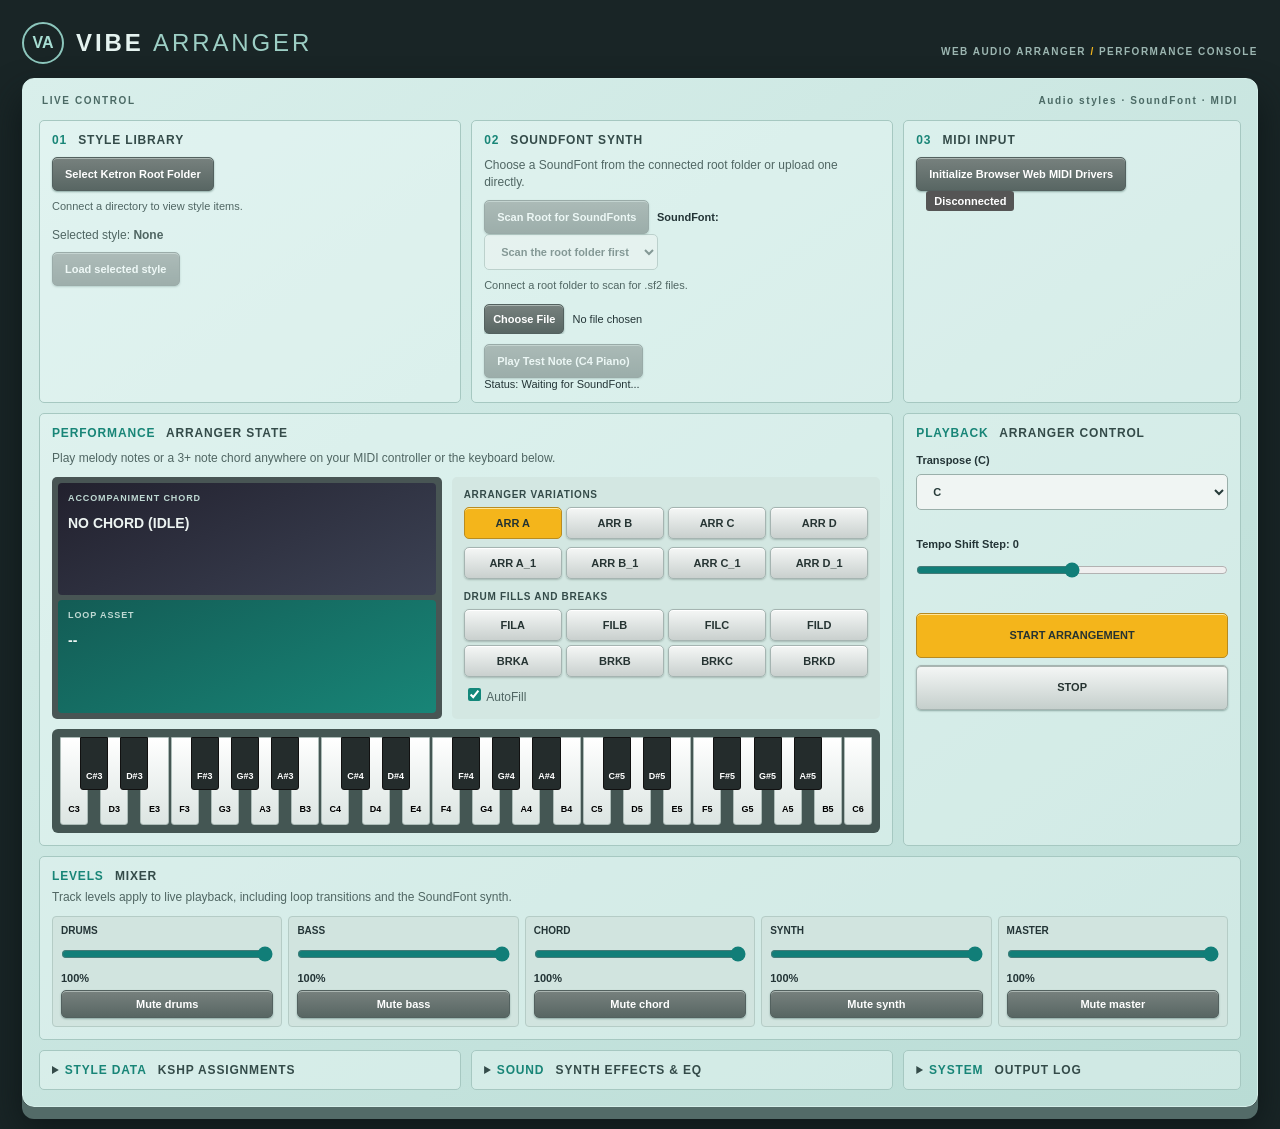
==== commit f4ebc797: "tidy up." ====
--- a/index.html
+++ b/index.html
@@ -110,7 +110,7 @@
 
     <div class="box transport">
         <h3><span>PLAYBACK</span> Arranger control</h3>
-        <label for="ctrl-key">Arranger key</label>
+        <label for="ctrl-key">Transpose (C)</label>
         <select id="ctrl-key">
             <option value="C">C</option><option value="C#">C#</option><option value="D">D</option>
             <option value="D#">D#</option><option value="E">E</option><option value="F">F</option>
@@ -1321,4 +1321,4 @@
 		buildExtendedKeyboard();
 	</script>
 </body>
-</html>
+</html>
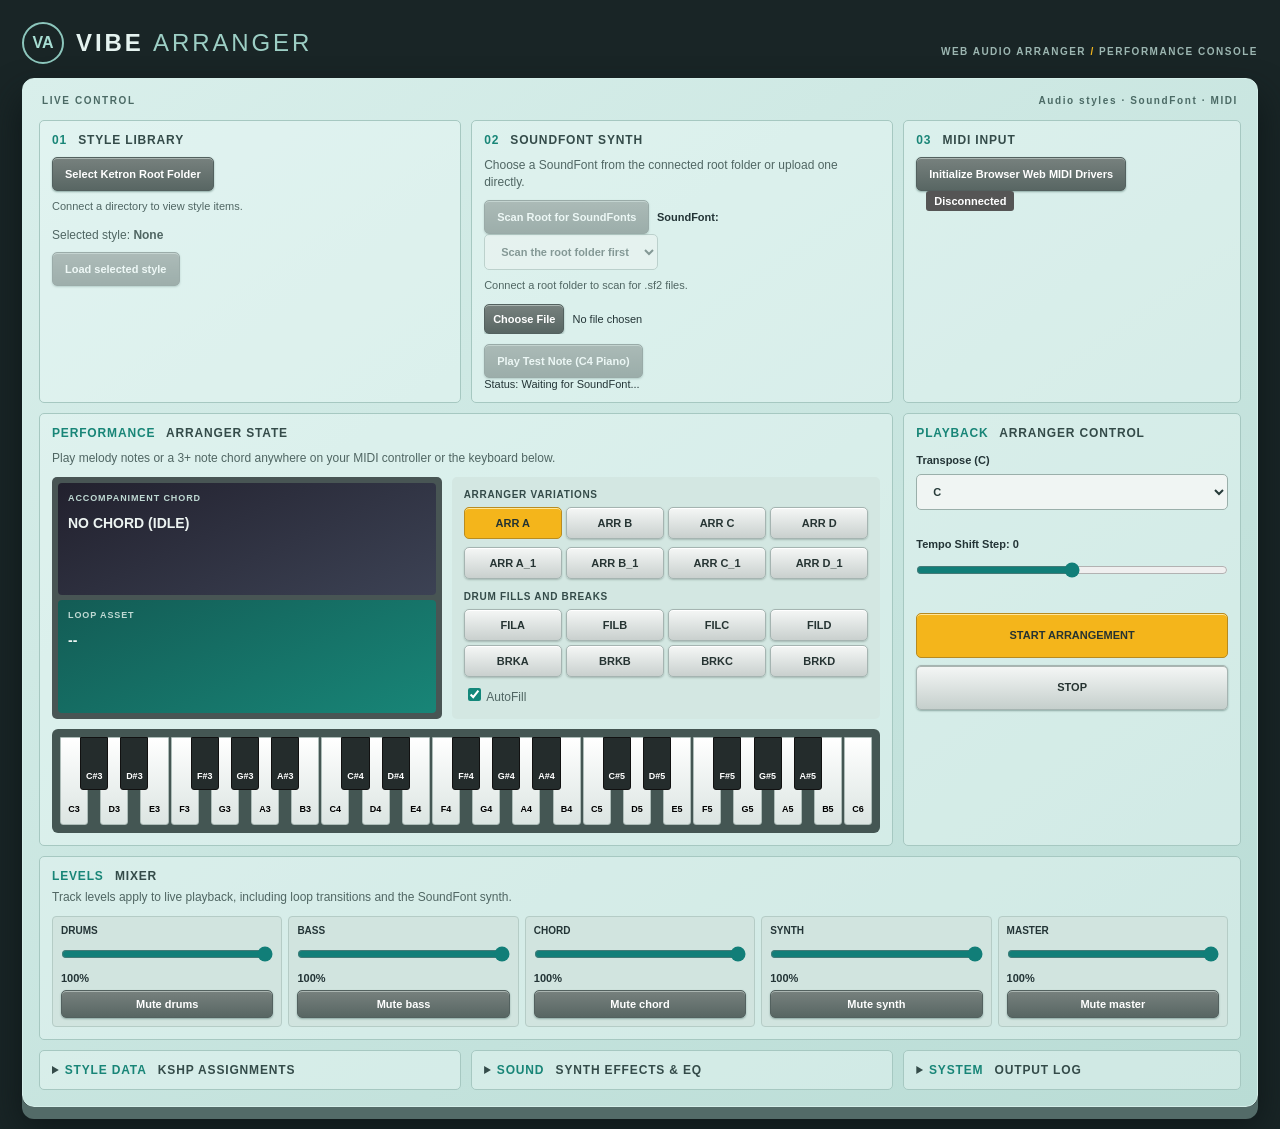
==== commit 71729b5c: "start/stop with midi start message from midi controller" ====
--- a/index.html
+++ b/index.html
@@ -841,27 +841,23 @@
             if (isPlaying && !endingScheduled) restartArrangerEngine();
         });
 
-        document.getElementById('btn-play').addEventListener('click', async (e) => {
+        document.getElementById('btn-play').addEventListener('click',(e) => {
+			doStartStop();
+        });
+
+        document.getElementById('btn-stop').addEventListener('click', stopArranger);
+
+		function doStartStop() {
+		
             if (!audioCtx) return logger("Please click 'Link Folder' first.");
 			
 			if (isPlaying) {
 				stopArrangerPlaybackChannels();				
 			} else {
-				if (audioCtx.state === "suspended") await audioCtx.resume();
-				if (!hasBuffers([
-					["drums", intros[2]],
-					["bass", "0_BIN_MAJ_" + getMelodicKey()],
-					["chords", "0_IN_MAJ_" + getMelodicKey()]
-				])) return;
-				isPlaying = true;
-				e.target.innerHTML = "STOP ARRANGEMENT";
-				e.target.style.background = "#13877a";
-				runArrangerPlaybackChannels();
-			}
-        });
-
-        document.getElementById('btn-stop').addEventListener('click', stopArranger);
-
+				startArrangerPlaybackChannels();
+			}		
+		}
+		
 		function getMelodicKey() {
 			const index = (noteNames.indexOf(keyInput.value) - parseInt(tempoInput.value, 10) + 12) % 12;
 			return noteNames[index];
@@ -1036,6 +1032,21 @@
             activeSources.push(triggerLoopNode("bass", loopAudioBuffers.bass["0_BIN_MAJ_" + calculatedMelodicKey], rate, startTime, fadeTime));
             activeSources.push(triggerLoopNode("chords", loopAudioBuffers.chords["0_IN_MAJ_" + calculatedMelodicKey], rate, startTime, fadeTime));
         }
+
+		async function startArrangerPlaybackChannels() {
+			if (audioCtx.state === "suspended") await audioCtx.resume();
+			if (!hasBuffers([
+				["drums", intros[2]],
+				["bass", "0_BIN_MAJ_" + getMelodicKey()],
+				["chords", "0_IN_MAJ_" + getMelodicKey()]
+			])) return;
+			isPlaying = true;
+			
+			const playButton = document.querySelector("#btn-play");				
+			playButton.innerHTML = "STOP ARRANGEMENT";
+			playButton.style.background = "#13877a";
+			runArrangerPlaybackChannels();	
+		}				
 		
         function stopArrangerPlaybackChannels() {
 			if (endingScheduled) return;
@@ -1196,8 +1207,12 @@
 
         function handleInputRouting(status, note, velocity) {
             const msgType = status & 0xF0;
+			const channel = status & 0x0F;
+			console.debug("handleInputRouting", channel, msgType, note, velocity);
+			
             const isNoteOn = (msgType === 144 && velocity > 0);
             const isNoteOff = (msgType === 128 || (msgType === 144 && velocity === 0));
+			const isStart = msgType == 240;
 
             if (isNoteOn) {
                 if (synth && audioCtx.state === 'suspended') {
@@ -1213,12 +1228,19 @@
                 // Queue microsecond time window evaluation to look for full harmonic shapes
                 triggerChordEvaluationBuffer();
             } 
-            else if (isNoteOff) {
+            else 
+			
+			if (isNoteOff) {
                 activeNotes.delete(note);
                 updateKeyVisual(note, 'off');
                 triggerChordEvaluationBuffer();
 				if (synth) synth.noteOff(0, note);
             }
+			else
+			
+			if (isStart) {
+				doStartStop();
+			}
         }
 
         function triggerChordEvaluationBuffer() {
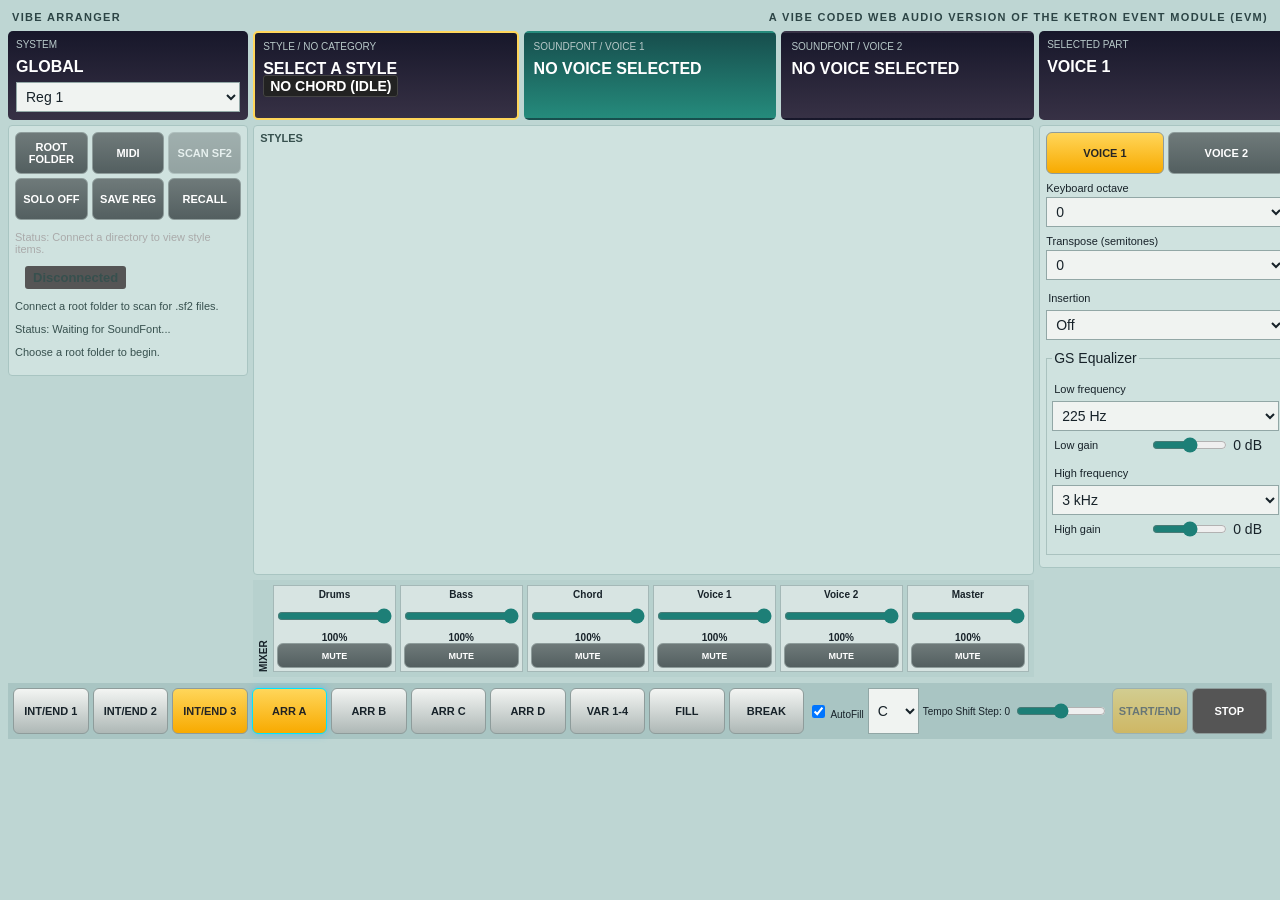
==== commit 93399910: "update UI" ====
--- a/index.html
+++ b/index.html
@@ -2,8 +2,7 @@
 <html lang="en">
 <head>
     <meta charset="UTF-8">
-    <meta name="viewport" content="width=device-width, initial-scale=1">
-    <title>VibeArranger</title>
+    <title>Vibe Arranger</title>
 	<link rel="icon" type="image/x-icon" href="./favicon.png"> 
 	<link rel="manifest"   href="./web-manifest.json" />		
     <script type="importmap">
@@ -15,60 +14,32 @@
         }
     }
     </script>	
-    <style>
-        body { background: #121214; color: #fff; font-family: sans-serif; padding: 20px; }
-        .box { background: #1e1e24; padding: 20px; border-radius: 8px; margin-bottom: 20px; border: 1px solid #333; }
-        button { background: #00e676; color: #000; font-weight: bold; padding: 10px 20px; border: none; border-radius: 4px; cursor: pointer; }
-        .log { background: #000; color: #00e676; padding: 15px; font-family: monospace; border-radius: 4px; height: 260px; overflow-y: auto; font-size: 12px; line-height: 1.5; }
-        .file-list { margin-top: 10px; background: #2a2a32; padding: 10px; border-radius: 4px; font-size: 13px; max-height: 150px; overflow-y: auto;}
-        .genre-tag { color: #00e676; font-weight: bold; font-size: 11px; text-transform: uppercase; background: #121214; padding: 2px 6px; border-radius: 3px; margin-right: 5px;}
-        .data-card { background: #121214; padding: 15px; border-radius: 4px; margin-top: 10px; border-left: 4px solid #00e676; font-family: monospace; }
-        .highlight { color: #fff; font-weight: bold; background: #222; padding: 2px 6px; border-radius: 3px; border: 1px solid #444; }
-        .hex-view { background: #050505; color: #aaa; padding: 10px; border-radius: 4px; font-size: 11px; max-height: 120px; overflow-y: auto; margin-top: 10px; }
-        .kbd-matrix { display: flex; gap: 4px; background: #121214; padding: 15px; border-radius: 6px; margin-top: 10px; overflow-x: auto; }
-        .key { flex: 1; min-width: 25px; height: 90px; background: #fff; color: #000; text-align: center; line-height: 130px; font-size: 9px; font-weight: bold; border-radius: 0 0 3px 3px; cursor: pointer; position: relative; }
-        .key.black { background: #000; color: #fff; height: 55px; margin-right: -10px; margin-left: -10px; z-index: 2; min-width: 16px; line-height: 75px;}
-        .key.active-melody { background: #00e676 !important; color: #000; }
-        .key.active-chord { background: #ff3d00 !important; color: #fff; }
-        .badge { display: inline-block; padding: 4px 8px; border-radius: 3px; font-size: 13px; font-weight: bold; margin-left: 10px; }
-        .bg-chord { background: #ff3d00; color: #fff; }
-        .bg-melody { background: #00e676; color: #000; }
-        .data-card { background: #121214; padding: 15px; border-radius: 4px; margin-top: 10px; border-left: 4px solid #ff3d00; font-family: monospace; font-size: 14px; }
-        .variation-rack {display: grid;  grid-template-columns: repeat(4, 1fr); gap: 8px; margin-top: 5px; }		
-        .btn-var {font-size: 11px;  padding: 8px;  border-color: #333; }
-        .btn-var.active {background: linear-gradient(180deg, #00b0ff 0%, #0070a3 100%); border-color: #00e5ff;  color: #fff; box-shadow: 0 0 8px rgba(0, 176, 255, 0.4);}    
-        .control-row { display: flex; align-items: center; flex-wrap: wrap; gap: 12px; margin: 10px 0; }
-        .control-row label { min-width: 90px; }
-        button[aria-pressed="true"] { background: #ff7043; }
-	</style>
-    <link rel="stylesheet" href="./style.css">
+    <link rel="stylesheet" href="./index.css">
+    <link rel="stylesheet" href="./console.css">
 </head>
 <body>
-
-    <header class="console-header">
-        <div><span class="brand-mark">VA</span><h1>VIBE <span>ARRANGER</span></h1></div>
-        <p>WEB AUDIO ARRANGER <span> / </span> PERFORMANCE CONSOLE</p>
-    </header>
-    <main class="console">
-    <div class="console-title"><span>LIVE CONTROL</span><span>Audio styles &middot; SoundFont &middot; MIDI</span></div>
+    <h1>🎹 Vibe Arranger</h1>
+    <p>A vibe coded web audio version of the Ketron Event Module (EVM)</p>
 
     <!-- STORAGE PICKER -->
-    <div class="box storage">
-        <h3><span>01</span> Style library</h3>
+    <div class="box">
+        <h3>1. Connect Storage Folder</h3>
         <button id="btn-link-dir">Select Ketron Root Folder</button>
-        <p id="txt-dir">Connect a directory to view style items.</p>
+        <p id="txt-dir" style="color: #aaa;">Status: Connect a directory to view style items.</p>
         
         <div id="file-display" class="file-list" style="display:none;">
             <strong>Select a `.KST` File to Analyze:</strong>
             <div id="kst-items"></div>
         </div>
-        <p class="selected-style">Selected style: <strong id="selected-style">None</strong></p>
-        <button id="btn-parse" disabled>Load selected style</button>
+        <button class="btn-solo" id="btn-solo">SOLO OFF</button>		
+        <button class="btn-neouke" id="btn-neouke">NeoUke</button>			
     </div>
 
     <!-- TARGET EXTRACTOR CONTROL -->
-    <details class="box extraction">
-        <summary><span>STYLE DATA</span> KSHP assignments</summary>
+    <div class="box">
+        <h3>2. KSHP Header Memory Assignment</h3>
+        <button id="btn-parse" style="display:none" disabled>Inspect & Extract KSHP Block Boundaries</button>
+        
         <div class="data-card">
             <div>⏱️ Native Track Tempo: <span id="out-tempo" class="highlight">-- BPM</span></div><br>
             <div>🥁 LiveDrum Subfolder Path: <span id="out-drum" class="highlight">--</span></div><br><br>
@@ -81,10 +52,10 @@
             <div>🎹 RealChord ARRC Subfolder Path: <span id="out-chord3" class="highlight">--</span></div>
             <div>🎹 RealChord ARRD Subfolder Path: <span id="out-chord4" class="highlight">--</span></div><br>
         </div>
-    </details>
+    </div>
 	
-	<div class="box soundfont">
-		<h3><span>02</span> SoundFont synth</h3>
+	<div class="box">
+		<h3>3. Sound Font Synth</h3>
 		<p>Choose a SoundFont from the connected root folder or upload one directly.</p>
 		<button id="btn-scan-sf2" disabled>Scan Root for SoundFonts</button>
 		<label for="sf2-picker">SoundFont:</label>
@@ -102,15 +73,15 @@
 	</div>	
 
     <!-- MIDI HARDWARE ENGINE HUB -->
-    <div class="box midi">
-        <h3><span>03</span> MIDI input</h3>
+    <div class="box">
+        <h3>4. Hardware Connection</h3>
         <button id="btn-midi-init">Initialize Browser Web MIDI Drivers</button>
         <span id="midi-status" class="badge" style="background:#555;">Disconnected</span>
     </div>
 
-    <div class="box transport">
-        <h3><span>PLAYBACK</span> Arranger control</h3>
-        <label for="ctrl-key">Transpose (C)</label>
+    <div class="box">
+        <h3>5. Pitch-Compensated Loop Sync Engine</h3>
+        <label>Arranger Key: </label>
         <select id="ctrl-key">
             <option value="C">C</option><option value="C#">C#</option><option value="D">D</option>
             <option value="D#">D#</option><option value="E">E</option><option value="F">F</option>
@@ -119,60 +90,44 @@
         </select>
         
         <br><br>
-        <label id="lbl-tempo" for="ctrl-tempo">Tempo Shift Step: 0</label><br>
+        <label id="lbl-tempo">Tempo Shift Step: 0</label><br>
         <input type="range" id="ctrl-tempo" min="-6" max="6" value="0" step="1">
 
         <br><br>
-        <button id="btn-play">START ARRANGEMENT</button>
-        <button id="btn-stop">STOP</button>
+        <button id="btn-play" style="background: #555; color: #fff;">START</button>
+        <button id="btn-stop" style="background: #555; color: #fff;">STOP</button>
     </div>
 	
     <!-- LIVE CHORD SCANNER MONITOR -->
-    <div class="box performance">
-        <h3><span>PERFORMANCE</span> Arranger state</h3>
-        <p>Play melody notes or a 3+ note chord anywhere on your MIDI controller or the keyboard below.</p>
+    <div class="box">
+        <h3>6. Full-Keyboard Arranger State</h3>
+        <p>Play individual melody notes anywhere (lights up <span class="badge bg-melody">Green</span>). Strike a 3+ note chord voicing anywhere to drive accompaniment changes (lights up <span class="badge bg-chord">Red</span>).</p>
         
-        <div class="data-card display-panel">
-            <div><span class="display-label">ACCOMPANIMENT CHORD</span><span id="out-chord" class="highlight">NO CHORD (IDLE)</span></div>
-            <div><span class="display-label">LOOP ASSET</span><span id="out-asset" class="highlight">--</span></div>
+        <div class="data-card">
+            <div>🎼 Detected Accompaniment Chord: <span id="out-chord" class="highlight">NO CHORD (IDLE)</span></div>
+            <div style="margin-top: 8px;">💿 Target Loop Asset Mapping: <span id="out-asset" class="highlight">--</span></div>
         </div>
 
         <!-- VISUAL HARDWARE MONITOR LAYER -->
         <div class="kbd-matrix" id="virtual-keyboard"></div>
 		
-		<div class="data-card performance-controls">
-			<h3>Arranger variations</h3>
+		<div class="data-card">
+			<h3>🕹️ Arranger Style Variations</h3>
 			<div class="variation-rack">
-				<button class="btn-var active" onclick="setVariation(0)">ARR A</button>
-				<button class="btn-var" onclick="setVariation(1)">ARR B</button>
-				<button class="btn-var" onclick="setVariation(2)">ARR C</button>
-				<button class="btn-var" onclick="setVariation(3)">ARR D</button>			
-			</div>
-			<div class="variation-rack" style="margin-top: 8px;">
-				<button class="btn-var" onclick="setVariation(4)">ARR A_1</button>	
-				<button class="btn-var" onclick="setVariation(5)">ARR B_1</button>			
-				<button class="btn-var" onclick="setVariation(6)">ARR C_1</button>
-				<button class="btn-var" onclick="setVariation(7)">ARR D_1</button>
-			</div>
-			<h3>Drum Fills and Breaks</h3>
-			<div class="variation-rack">
-				<button onclick="playDrumFill('FILA')">FILA</button>
-				<button onclick="playDrumFill('FILB')">FILB</button>
-				<button onclick="playDrumFill('FILC')">FILC</button>
-				<button onclick="playDrumFill('FILD')">FILD</button>
-			</div>
-			<div class="variation-rack">
-				<button onclick="playDrumFill('BRKA')">BRKA</button>
-				<button onclick="playDrumFill('BRKB')">BRKB</button>
-				<button onclick="playDrumFill('BRKC')">BRKC</button>
-				<button onclick="playDrumFill('BRKD')">BRKD</button>
+				<button class="btn-var active" onclick="setVariationLetter(0)">ARR A</button>
+				<button class="btn-var" onclick="setVariationLetter(1)">ARR B</button>
+				<button class="btn-var" onclick="setVariationLetter(2)">ARR C</button>
+				<button class="btn-var" onclick="setVariationLetter(3)">ARR D</button>
+				<button id="btn-arr-x" aria-pressed="false" onclick="toggleAltVariation()">VAR 1-4</button>
+				<button id="btn-fil-x" onclick="playFillX()">FILL</button>
+				<button id="btn-brk-x" onclick="playBreakX()">BREAK</button>
 			</div>
 			<p><label><input type="checkbox" checked id="auto-fill"> AutoFill</label></p>
 		</div>			
     </div>
 	
-    <div class="box mixer">
-        <h3><span>LEVELS</span> Mixer</h3>
+    <div class="box">
+        <h3>7. Mixer</h3>
         <p>Track levels apply to live playback, including loop transitions and the SoundFont synth.</p>
         <div class="control-row"><label for="volume-drums">Drums</label><input id="volume-drums" type="range" min="0" max="100" value="100"><output id="level-drums">100%</output><button id="mute-drums" aria-pressed="false">Mute drums</button></div>
         <div class="control-row"><label for="volume-bass">Bass</label><input id="volume-bass" type="range" min="0" max="100" value="100"><output id="level-bass">100%</output><button id="mute-bass" aria-pressed="false">Mute bass</button></div>
@@ -181,8 +136,8 @@
         <div class="control-row"><label for="volume-master">Master</label><input id="volume-master" type="range" min="0" max="100" value="100"><output id="level-master">100%</output><button id="mute-master" aria-pressed="false">Mute master</button></div>
     </div>
 
-    <details class="box effects">
-        <summary><span>SOUND</span> Synth effects &amp; EQ</summary>
+    <div class="box">
+        <h3>8. Synth Effects</h3>
         <p>One insertion effect at a time applies to the SoundFont synth, not the audio loops. Selecting Symphonic switches to XG mode; GS EQ is unavailable in that mode.</p>
         <div class="control-row">
             <label for="effect-type">Insertion</label>
@@ -199,1148 +154,12 @@
             <div class="control-row"><label for="eq-low-frequency">Low frequency</label><select id="eq-low-frequency"><option value="0">225 Hz</option><option value="1">425 Hz</option></select><label for="eq-low-gain">Low gain</label><input id="eq-low-gain" type="range" min="-12" max="12" value="0"><output id="eq-low-output">0 dB</output></div>
             <div class="control-row"><label for="eq-high-frequency">High frequency</label><select id="eq-high-frequency"><option value="0">3 kHz</option><option value="1">6 kHz</option></select><label for="eq-high-gain">High gain</label><input id="eq-high-gain" type="range" min="-12" max="12" value="0"><output id="eq-high-output">0 dB</output></div>
         </fieldset>
-    </details>
+    </div>
 
-    <details class="box diagnostics">
-        <summary><span>SYSTEM</span> Output log</summary>
-        <div id="log-window" class="log">Engine waiting to initialize...</div>
-    </details>
-    </main>
+    <h3>System Output Log</h3>
+    <div id="log-window" class="log">Engine waiting to initialize...</div>
 
-	<script type="module">
-		import { WorkletSynthesizer } from "./spessasynth/spessasynth_lib.js";
-		import { MIDIUtils } from "spessasynth_core";
-
-		const sf2Input = document.getElementById("sf2-input");
-		const sf2PlayBtn = document.getElementById("sf2-play-btn");
-		const statusDiv = document.getElementById("status");
-		
-		let synth = null;
-        let audioCtx = null;
-        let mixer = null;
-        let workletModule = null;
-        let soundFontQueue = Promise.resolve();
-        let soundFontRequest = 0;
-        let soundFontHandles = [];
-        let scanRequest = 0;
-        let synthEffectMode = null;
-
-        const mixerState = Object.fromEntries(['drums', 'bass', 'chords', 'synth', 'master'].map(name => [name, { volume: 1, muted: false }]));
-        function ensureMixer() {
-            if (mixer) return mixer;
-            mixer = {};
-            for (const name of Object.keys(mixerState)) {
-                mixer[name] = audioCtx.createGain();
-                mixer[name].gain.value = mixerState[name].muted ? 0 : mixerState[name].volume;
-            }
-            mixer.master.connect(audioCtx.destination);
-            for (const name of ['drums', 'bass', 'chords', 'synth']) mixer[name].connect(mixer.master);
-            return mixer;
-        }
-
-        for (const name of Object.keys(mixerState)) {
-            const slider = document.getElementById(`volume-${name}`);
-            const mute = document.getElementById(`mute-${name}`);
-            const update = () => {
-                document.getElementById(`level-${name}`).textContent = `${Math.round(mixerState[name].volume * 100)}%`;
-                mute.setAttribute('aria-pressed', String(mixerState[name].muted));
-                if (mixer) mixer[name].gain.setValueAtTime(mixerState[name].muted ? 0 : mixerState[name].volume, audioCtx.currentTime);
-            };
-            slider.addEventListener('input', () => { mixerState[name].volume = Number(slider.value) / 100; update(); });
-            mute.addEventListener('click', () => { mixerState[name].muted = !mixerState[name].muted; update(); });
-        }
-
-        function applySynthEffects(target) {
-            const effect = document.getElementById('effect-type').value;
-            const xg = effect === 'symphonic';
-            document.getElementById('gs-eq').disabled = xg;
-            if (!target) return;
-            const mode = xg ? 'xg' : 'gs';
-            if (synthEffectMode !== mode) {
-                target.systemExclusive(xg ? MIDIUtils.xg(0, 0, 126, [0]) : MIDIUtils.gs(64, 0, 127, [0]));
-                synthEffectMode = mode;
-            }
-            if (xg) {
-                target.systemExclusive(MIDIUtils.xg(3, 0, 0, [0x44, 0]));
-                target.systemExclusive(MIDIUtils.xg(3, 0, 12, [0]));
-            } else {
-                const type = Number(effect);
-                target.systemExclusive(MIDIUtils.gs(64, 3, 0, [type >> 8, type & 127]));
-                target.systemExclusive(MIDIUtils.gs(64, 0x41, 0x22, [type ? 1 : 0]));
-                target.systemExclusive(MIDIUtils.gs(64, 0x41, 0x20, [1]));
-                applyEqualizer(target);
-            }
-        }
-
-        function applyEqualizer(target) {
-            if (!target || document.getElementById('effect-type').value === 'symphonic') return;
-            const values = [
-                Number(document.getElementById('eq-low-frequency').value),
-                Number(document.getElementById('eq-low-gain').value) + 64,
-                Number(document.getElementById('eq-high-frequency').value),
-                Number(document.getElementById('eq-high-gain').value) + 64
-            ];
-            values.forEach((value, address) => target.systemExclusive(MIDIUtils.gs(64, 2, address, [value])));
-        }
-        document.getElementById('effect-type').addEventListener('change', () => applySynthEffects(synth));
-        for (const id of ['eq-low-frequency', 'eq-low-gain', 'eq-high-frequency', 'eq-high-gain']) {
-            document.getElementById(id).addEventListener('input', () => {
-                document.getElementById('eq-low-output').textContent = `${document.getElementById('eq-low-gain').value} dB`;
-                document.getElementById('eq-high-output').textContent = `${document.getElementById('eq-high-gain').value} dB`;
-                applyEqualizer(synth);
-            });
-        }
-
-        function loadSoundFont(getFile) {
-            const request = ++soundFontRequest;
-            soundFontQueue = soundFontQueue.then(async () => {
-                if (request !== soundFontRequest) return;
-                let newSynth = null;
-                statusDiv.innerText = "Status: Reading SoundFont...";
-                sf2PlayBtn.disabled = true;
-                try {
-                const file = await getFile();
-				const arrayBuffer = await file.arrayBuffer();
-				if (!audioCtx) {
-					audioCtx = new (window.AudioContext || window.webkitAudioContext)();
-				}
-                ensureMixer();
-                if (!synth) {
-                    if (!workletModule) workletModule = audioCtx.audioWorklet.addModule("./spessasynth/spessasynth_processor.min.js").catch(error => { workletModule = null; throw error; });
-                    await workletModule;
-                    newSynth = new WorkletSynthesizer(audioCtx, {coreUrl: "./spessasynth/spessasynth_core.js", fflateUrl: "./spessasynth/fflate.js", stbVorbisUrl: "./spessasynth/stb-vorbis.js"});
-                    await newSynth.isReady;
-                }
-                const target = synth || newSynth;
-                await target.soundBankManager.addSoundBank(arrayBuffer, 'selected-soundfont');
-                synthEffectMode = null;
-                applySynthEffects(target);
-                if (newSynth) {
-                    newSynth.connect(mixer.synth);
-                    synth = newSynth;
-                }
-                if (request !== soundFontRequest) return;
-				statusDiv.innerText = `Status: Ready! Loaded "${file.name}"`;
-				sf2PlayBtn.disabled = false;
-			} catch (error) {
-                if (newSynth && newSynth !== synth) newSynth.destroy();
-				console.error("Initialization Failed:", error);
-                if (request === soundFontRequest) {
-                    statusDiv.innerText = `SoundFont error: ${error.message}`;
-                    sf2PlayBtn.disabled = !synth;
-                }
-			}
-            });
-            return soundFontQueue;
-        }
-		sf2Input.addEventListener("change", (event) => {
-			const file = event.target.files[0];
-			if (file) loadSoundFont(() => Promise.resolve(file));
-		});
-
-        document.getElementById('btn-scan-sf2').addEventListener('click', async () => {
-            const root = rootDirHandle;
-            if (!root) return;
-            const request = ++scanRequest;
-            const picker = document.getElementById('sf2-picker');
-            const status = document.getElementById('sf2-scan-status');
-            picker.disabled = true;
-            status.textContent = 'Scanning for SoundFonts...';
-            const found = [];
-            async function scan(folder, path = '') {
-                for await (const entry of folder.values()) {
-                    const entryPath = path ? `${path}/${entry.name}` : entry.name;
-                    if (entry.kind === 'directory') await scan(entry, entryPath);
-                    else if (entry.kind === 'file' && /\.sf2$/i.test(entry.name)) found.push({ handle: entry, path: entryPath });
-                }
-            }
-            try {
-                await scan(root);
-                if (request !== scanRequest || root !== rootDirHandle) return;
-                found.sort((a, b) => a.path.localeCompare(b.path));
-                soundFontHandles = found;
-                picker.replaceChildren();
-                const placeholder = document.createElement('option');
-                placeholder.value = '';
-                placeholder.textContent = found.length ? 'Select a SoundFont' : 'No SoundFonts found';
-                picker.appendChild(placeholder);
-                found.forEach((item, index) => {
-                    const option = document.createElement('option');
-                    option.value = String(index);
-                    option.textContent = item.path;
-                    picker.appendChild(option);
-                });
-                picker.disabled = !found.length;
-                status.textContent = `Found ${found.length} SoundFont${found.length === 1 ? '' : 's'}.`;
-            } catch (error) {
-                if (request !== scanRequest || root !== rootDirHandle) return;
-                soundFontHandles = [];
-                status.textContent = `SoundFont scan failed: ${error.message}`;
-                console.error('SoundFont scan failed:', error);
-            }
-        });
-        document.getElementById('sf2-picker').addEventListener('change', event => {
-            if (event.target.value === '') return;
-            const item = soundFontHandles[Number(event.target.value)];
-            if (item) loadSoundFont(() => item.handle.getFile());
-        });
-
-		sf2PlayBtn.addEventListener("click", async () => {
-			if (!synth || !audioCtx) return;
-
-			// Browser unlock mechanism
-			if (audioCtx.state === "suspended") {
-				await audioCtx.resume();
-			}
-
-			statusDiv.innerText = "Status: Playing Note C4...";
-			
-			synth.programChange(0, 0); 	// Set General MIDI channel settings: Program 0 = Acoustic Grand Piano					
-			synth.noteOn(0, 60, 127);	// Attack: Note 60 = Middle C, 127 = Maximum Strike Velocity
-
-			setTimeout(() => {
-				synth.noteOff(0, 60);
-				statusDiv.innerText = "Status: Note released.";
-			}, 1200);
-		});
-	
-		let variationRequested = false;
-        let rootDirHandle = null;
-        let styleDirHandle = null;
-        let selectedStyleInfo = null;
-		
-		let currentChordRoot = null;
-		let currentBassRoot = null;
-		let currentChordType = null;
-			
-		let barDuration = null;
-		let barStartTime = null;
-		let currentVariation = 0;
-		let currentDrumKey = null;
-		let endingScheduled = false;
-		let endingNode = null;
-		
-        let isPlaying = false;
-        let activeSources = [];
-		let tempo = 120;
-		
-        let midiAccess = null;
-        let activeNotes = new Map(); // Tracks currently held keys: noteNum -> timestamp
-        let chordAnalysisTimeout = null;
-
-        const noteNames	 	= ["C", "C#", "D", "D#", "E", "F", "F#", "G", "G#", "A", "A#", "B"];
-		const variations 	= ['ARRA', 'ARRB', 'ARRC', 'ARRD', 'ARRA_1', 'ARRB_1', 'ARRC_1', 'ARRD_1'];
-		const fills 		= ['FILA', 'FILB', 'FILC', 'FILD'];
-		const breaks 		= ['BRKA', 'BRKB', 'BRKC', 'BRKD'];			
-		const intros 		= ['INT1', 'INT2', 'INT3'];
-		const endings 		= ['END1', 'END2', 'END3'];		
-
-        // Separate collections to preserve architectural clarity
-        let loopAudioBuffers = {
-            drums: {},
-            bass: {}, 
-            chords: {}
-        };		
-
-        function logger(msg) {
-            const win = document.getElementById('log-window');
-            win.innerHTML += `<div>[${new Date().toLocaleTimeString()}] ${msg}</div>`;
-            win.scrollTop = win.scrollHeight;
-        }
-
-        document.getElementById('btn-link-dir').addEventListener('click', async () => {
-            try {
-                rootDirHandle = await window.showDirectoryPicker();
-                scanRequest++;
-                soundFontHandles = [];
-                document.getElementById('btn-scan-sf2').disabled = false;
-                const picker = document.getElementById('sf2-picker');
-                picker.replaceChildren();
-                const placeholder = document.createElement('option');
-                placeholder.value = '';
-                placeholder.textContent = 'Scan the root folder first';
-                picker.appendChild(placeholder);
-                picker.disabled = true;
-                document.getElementById('sf2-scan-status').textContent = 'Scan the connected root folder for .sf2 files.';
-                document.getElementById('txt-dir').innerText = `Linked: ${rootDirHandle.name}/`;
-				
-                if (!audioCtx) {
-                    audioCtx = new (window.AudioContext || window.webkitAudioContext)();
-                    logger("Native AudioContext generated successfully.");
-                }				
-                
-                try {
-                    styleDirHandle = await rootDirHandle.getDirectoryHandle('USER_STYLE', { create: false });
-                    logger("Opened '/USER_STYLE' root hierarchy successfully.");
-                    
-                    document.getElementById('kst-items').innerHTML = "";
-                    let totalFiles = await scanStyleFolderDeep(styleDirHandle);
-                    
-                    if (totalFiles > 0) {
-                        document.getElementById('file-display').style.display = "block";
-                    } else {
-                        logger("No real `.kst` files detected. Building a structural mock file for layout testing.");
-                        injectStructuredMockKst();
-                    }
-                } catch(e) {
-                    logger("CRITICAL: Missing structural '/USER_STYLE' folder entry.");
-                }
-            } catch (err) {
-                logger(`Access Refused: ${err.message}`);
-            }
-        });
-
-        async function scanStyleFolderDeep(folderHandle, currentPath = "") {
-            let count = 0;
-            const container = document.getElementById('kst-items');
-
-            for await (const entry of folderHandle.values()) {
-                if (entry.kind === 'directory') {
-                    const subPath = currentPath ? `${currentPath}/${entry.name}` : entry.name;
-                    const nextHandle = await folderHandle.getDirectoryHandle(entry.name);
-                    count += await scanStyleFolderDeep(nextHandle, subPath);
-                } else if (entry.kind === 'file' && entry.name.toLowerCase().endsWith('.kst')) {
-                    count++;
-                    const div = document.createElement('button');
-                    div.type = 'button';
-                    div.className = 'style-item';
-                    const genre = currentPath || "Root";
-                    div.textContent = `${genre} / ${entry.name}`;
-                    div.onclick = () => {
-                        selectedStyleInfo = { handle: entry, path: genre, name: entry.name };
-                        highlightSelection(div);
-                    };
-                    container.appendChild(div);
-                }
-            }
-            return count;
-        }
-
-        function injectStructuredMockKst() {
-            document.getElementById('file-display').style.display = "block";
-            const container = document.getElementById('kst-items');
-            const div = document.createElement('button');
-            div.type = 'button';
-            div.className = 'style-item';
-            div.textContent = 'Ballad / CustomGuitars.kst (Simulation Mode)';
-            div.onclick = () => {
-                selectedStyleInfo = { synthetic: true, name: "CustomGuitars.kst", path: "Ballad" };
-                highlightSelection(div);
-            };
-            container.appendChild(div);
-        }
-
-        function highlightSelection(el) {
-            Array.from(document.getElementById('kst-items').children).forEach(c => {
-                c.style.background = "transparent";
-                c.setAttribute('aria-pressed', 'false');
-            });
-            el.style.background = "#167d70";
-            el.setAttribute('aria-pressed', 'true');
-            document.getElementById('selected-style').textContent = selectedStyleInfo.name;
-            document.getElementById('btn-parse').disabled = false;
-            logger(`Target file targeted: ${selectedStyleInfo.name}`);
-        }
-
-        document.getElementById('btn-parse').addEventListener('click', async () => {
-            if (!selectedStyleInfo) return;
-            logger(`Reading file buffer bytes from: ${selectedStyleInfo.name}...`);
-            
-            let buffer;
-            if (selectedStyleInfo.synthetic) {
-                buffer = createStructuredKetronBinary();
-            } else {
-                const file = await selectedStyleInfo.handle.getFile();
-                buffer = await file.arrayBuffer();
-            }
-			
-			loopAudioBuffers = {drums: {},	bass: {}, chords: {}};			
-            
-            executeFixedBlockKshpParse(buffer);
-        });
-
-        async function executeFixedBlockKshpParse(buffer) {
-            const view = new DataView(buffer);
-            logger(`Data Payload Loaded: ${buffer.byteLength} total bytes.`);
-
-            let extractedBpm = 120;
-            for (let i = 0; i < buffer.byteLength - 6; i++) {
-                if (view.getUint8(i) === 0xFF && view.getUint8(i+1) === 0x51 && view.getUint8(i+2) === 0x03) {
-                    const microSecs = (view.getUint8(i+3) << 16) | (view.getUint8(i+4) << 8) | view.getUint8(i+5);
-                    extractedBpm = Math.round(60000000 / microSecs);
-                    logger(`🎯 MIDI Tempo chunk verified. Extracted Base Speed: ${extractedBpm} BPM.`);
-                    break;
-                }
-            }
-			tempo = extractedBpm;
-
-            logger("Extracting memory slot characters...");
-			
-            let drumFolder = "Not found";
-            let bassFolder = ["Not found", "Not found", "Not found", "Not found"];
-            let chordFolder = ["Not found", "Not found", "Not found", "Not found"];
-			
-			let origin = findStringInDecoderlessBuffer(buffer, "/media/USBACK/USER_MODELING/LiveDrum/");
-			
-			if (origin) {
-				drumFolder = getStringFromBuffer(buffer, origin + 37);
-				for (let f in bassFolder) bassFolder[f] = getStringFromBuffer(buffer, origin + 2542 + (f * 80));	
-				for (let f in chordFolder) chordFolder[f] = getStringFromBuffer(buffer, origin + 3022 + (f * 80));
-			}
-
-            document.getElementById('out-tempo').innerText = `${extractedBpm} BPM`;
-            document.getElementById('out-drum').innerText = `USER_MODELING/LiveDrum/${drumFolder}`;
-			
-            document.getElementById('out-bass1').innerText = `USER_MODELING/RealBass/${bassFolder[0]}`;
-            document.getElementById('out-bass2').innerText = `USER_MODELING/RealBass/${bassFolder[1]}`;
-            document.getElementById('out-bass3').innerText = `USER_MODELING/RealBass/${bassFolder[2]}`;
-            document.getElementById('out-bass4').innerText = `USER_MODELING/RealBass/${bassFolder[3]}`;
-			
-            document.getElementById('out-chord1').innerText = `USER_MODELING/RealChord/${chordFolder[0]}`;
-            document.getElementById('out-chord2').innerText = `USER_MODELING/RealChord/${chordFolder[1]}`;
-            document.getElementById('out-chord3').innerText = `USER_MODELING/RealChord/${chordFolder[2]}`;
-            document.getElementById('out-chord4').innerText = `USER_MODELING/RealChord/${chordFolder[3]}`;
-			
-            logger(`✅ Verification complete. Loop directory paths linked and ready.`);
-			
-			await scanAndLoadBuffers(drumFolder, bassFolder, chordFolder);
-        }
-
-        function createStructuredKetronBinary() {
-            const buffer = new ArrayBuffer(400);
-            const view = new DataView(buffer);
-            const encoder = new TextEncoder();
-
-            view.setUint8(20, 0xFF); view.setUint8(21, 0x51); view.setUint8(22, 0x03);
-            view.setUint8(23, 0x07); view.setUint8(24, 0xA1); view.setUint8(25, 0x20);
-
-            const targetKshpStart = 120;
-            view.setUint8(targetKshpStart, 0x4B);   
-            view.setUint8(targetKshpStart+1, 0x53); 
-            view.setUint8(targetKshpStart+2, 0x48); 
-            view.setUint8(targetKshpStart+3, 0x50); 
-
-            const mockDataString = "  RockGroove_V2   HeavyBass_E   CleanStrum_A  ";
-            const encodedBytes = encoder.encode(mockDataString);
-            
-            for (let i = 0; i < encodedBytes.length; i++) {
-                view.setUint8(targetKshpStart + 4 + i, encodedBytes[i]);
-            }
-
-            return buffer;
-        }
-		
-		function getStringFromBuffer(buffer, offset, length = null, encoding = 'utf-8') {
-		  const fullView = new Uint8Array(buffer);
-		  let stringView;
-
-		  if (length !== null) {
-			// Approach A: Extract using a known, fixed length
-			stringView = fullView.subarray(offset, offset + length);
-		  } else {
-			// Approach B: Read until a null-terminator (0x00) if length is unknown
-			let end = offset;
-			while (end < fullView.length && fullView[end] !== 0) {
-			  end++;
-			}
-			stringView = fullView.subarray(offset, end);
-		  }
-
-		  // Decode the specific subarray into a JavaScript string
-		  return new TextDecoder(encoding).decode(stringView);
-		}
-				
-		function findStringInDecoderlessBuffer(buffer, searchString) {
-		  const view = new Uint8Array(buffer);
-		  const encoder = new TextEncoder();
-		  const searchBytes = encoder.encode(searchString); // Target sequence
-
-		  if (searchBytes.length === 0) return -1;
-		  if (searchBytes.length > view.length) return -1;
-
-		  // Scan through the Uint8Array byte-by-byte
-		  for (let i = 0; i <= view.length - searchBytes.length; i++) {
-			let match = true;
-			
-			for (let j = 0; j < searchBytes.length; j++) {
-			  if (view[i + j] !== searchBytes[j]) {
-				match = false;
-				break;
-			  }
-			}
-			
-			// If a full matching sequence is found, return the byte offset index
-			if (match) return i; 
-		  }
-
-		  return -1; // Not found
-		}
-
-        async function scanAndLoadBuffers(drumFolder, bassFolders, chordFolders) {
-            logger("Engine Populating......");   
-			const playButton = document.querySelector("#btn-play");
-			playButton.disabled = true;
-			playButton.style.background = "#555"; 	
-
-			const parts = drumFolder.split("_");
-			const drumTempo = parseInt(parts[parts.length - 1]);
-			
-			if (!tempo || drumTempo != tempo){
-				logger("Tempo mismatch!!! Using drums tempo " + drumTempo);   
-				tempo = drumTempo;			
-			}
-			
-			const instrument = ["drums", "bass", "chords"];
-			let drumDirHandle, bassDirHandle, chordDirHandle;
-			let userModelingHandle = await rootDirHandle.getDirectoryHandle('USER_MODELING', { create: false });	
-
-			try {
-				drumDirHandle = await userModelingHandle.getDirectoryHandle('LiveDrum', { create: false });	
-			} catch (e) {
-				logger("Missing LiveDrum folder or access/premissions issues - " + e); 
-				return;
-			}
-			
-			try {
-				bassDirHandle = await userModelingHandle.getDirectoryHandle('RealBass', { create: false });	
-			} catch (e) {
-				logger("Missing RealBass folder or access/premissions issues - " + e); 
-				return;
-			}
-
-			try {
-				chordDirHandle = await userModelingHandle.getDirectoryHandle('RealChord', { create: false });
-			} catch (e) {
-				logger("Missing RealChord folder or access/premissions issues - " + e); 
-				return;
-			}			
-
-			const folderHandles = [];
-			
-			try {						
-				folderHandles[0] = [];
-				folderHandles[0][0] = await drumDirHandle.getDirectoryHandle(drumFolder, { create: false });
-			} catch (e) {
-				logger("Missing drum style folder or access/premissions issues - " + e); 
-				return;
-			}				
-
-			try {						
-				folderHandles[1] = [];					
-				for (const i in bassFolders) if (bassFolders[i] != "") folderHandles[1][i] = await bassDirHandle.getDirectoryHandle(bassFolders[i], { create: false });
-			} catch (e) {
-				logger("Missing bass style folders or access/premissions issues - " + e); 
-				return;
-			}				
-
-			try {						
-				folderHandles[2] = [];			
-				for (const i in chordFolders) if (chordFolders[i] != "") folderHandles[2][i] = await chordDirHandle.getDirectoryHandle(chordFolders[i], { create: false });						
-			} catch (e) {
-				logger("Missing chord style folders or access/premissions issues - " + e); 
-				return;
-			}			
-			
-			for (const i in folderHandles) {
-				const handles = folderHandles[i];
-				
-				for (const j in handles) {
-					const folderHandle = handles[j];
-					
-					for await (const handle of folderHandle.values()) {
-						const fileName = handle.name.toLowerCase();
-						
-						if (handle.kind === 'file' && fileName.endsWith('.wav')) {
-							let keyName;
-							
-							if (i == 0) {
-								keyName = handle.name.toUpperCase().split(".")[0];
-							}
-							else
-							
-							if (i == 1) {
-								keyName = j + "_" + handle.name.toUpperCase().split(".")[0];
-							}
-							else
-							
-							if (i == 2) {
-								keyName = j + "_" + handle.name.toUpperCase().split(".")[0];
-							}	
-							
-							if (keyName) {
-								let audioData = loopAudioBuffers[instrument[i]][keyName];	
-								
-								if (!audioData) {
-									const file = await handle.getFile();
-									const buffer = await file.arrayBuffer();								
-									audioData = await audioCtx.decodeAudioData(buffer);
-									loopAudioBuffers[instrument[i]][keyName] = audioData;									
-								}
-							}							
-						}
-					}	
-				}
-			}
-			
-			// check for missing intro and endings
-			
-			for (let v=0; v<4; v++) {
-				let keyName;
-				
-				for (let c=0; c<12; c++) {
-					keyName = v + "_BIN_MAJ_" + noteNames[c];
-					if (!loopAudioBuffers["bass"][keyName]) loopAudioBuffers["bass"][keyName] = loopAudioBuffers["bass"][v + "_BMAJ_" + noteNames[c]];
-					if (!loopAudioBuffers["bass"][keyName]) loopAudioBuffers["bass"][keyName] = loopAudioBuffers["bass"][v + "_BMAJ_" + noteNames[c]];	
-
-					keyName = v + "_BIN_MIN_" + noteNames[c];
-					if (!loopAudioBuffers["bass"][keyName]) loopAudioBuffers["bass"][keyName] = loopAudioBuffers["bass"][v + "_BMIN_" + noteNames[c]];
-					if (!loopAudioBuffers["bass"][keyName]) loopAudioBuffers["bass"][keyName] = loopAudioBuffers["bass"][v + "_BMIN_" + noteNames[c]];	
-
-					keyName = v + "_BEN_MAJ_" + noteNames[c];
-					if (!loopAudioBuffers["bass"][keyName]) loopAudioBuffers["bass"][keyName] = loopAudioBuffers["bass"][v + "_BMAJ_" + noteNames[c]];
-					if (!loopAudioBuffers["bass"][keyName]) loopAudioBuffers["bass"][keyName] = loopAudioBuffers["bass"][v + "_BMAJ_" + noteNames[c]];	
-
-					keyName = v + "_BEN_MIN_" + noteNames[c];
-					if (!loopAudioBuffers["bass"][keyName]) loopAudioBuffers["bass"][keyName] = loopAudioBuffers["bass"][v + "_BMIN_" + noteNames[c]];
-					if (!loopAudioBuffers["bass"][keyName]) loopAudioBuffers["bass"][keyName] = loopAudioBuffers["bass"][v + "_BMIN_" + noteNames[c]];	
-
-					// Chords
-					
-					keyName = v + "_IN_MAJ_" + noteNames[c];
-					if (!loopAudioBuffers["chords"][keyName]) loopAudioBuffers["chords"][keyName] = loopAudioBuffers["chords"][v + "_MAJ_" + noteNames[c]];
-					if (!loopAudioBuffers["chords"][keyName]) loopAudioBuffers["chords"][keyName] = loopAudioBuffers["chords"][v + "_MAJ_" + noteNames[c]];	
-
-					keyName = v + "_IN_MIN_" + noteNames[c];
-					if (!loopAudioBuffers["chords"][keyName]) loopAudioBuffers["chords"][keyName] = loopAudioBuffers["chords"][v + "_MIN_" + noteNames[c]];
-					if (!loopAudioBuffers["chords"][keyName]) loopAudioBuffers["chords"][keyName] = loopAudioBuffers["chords"][v + "_MIN_" + noteNames[c]];	
-
-					keyName = v + "_EN_MAJ_" + noteNames[c];
-					if (!loopAudioBuffers["chords"][keyName]) loopAudioBuffers["chords"][keyName] = loopAudioBuffers["chords"][v + "_MAJ_" + noteNames[c]];
-					if (!loopAudioBuffers["chords"][keyName]) loopAudioBuffers["chords"][keyName] = loopAudioBuffers["chords"][v + "_MAJ_" + noteNames[c]];	
-
-					keyName = v + "_EN_MIN_" + noteNames[c];
-					if (!loopAudioBuffers["chords"][keyName]) loopAudioBuffers["chords"][keyName] = loopAudioBuffers["chords"][v + "_MIN_" + noteNames[c]];
-					if (!loopAudioBuffers["chords"][keyName]) loopAudioBuffers["chords"][keyName] = loopAudioBuffers["chords"][v + "_MIN_" + noteNames[c]];						
-				}
-			}
-
-            logger("Engine populated. Ready to run arranger phase verification matrix.");
-			playButton.disabled = false;
-			playButton.style.background = "#f4b51b";
-        }		
-    
-        const tempoInput = document.getElementById('ctrl-tempo');
-        const keyInput = document.getElementById('ctrl-key');
-
-        tempoInput.addEventListener('input', (e) => {
-            document.getElementById('lbl-tempo').innerText = `Tempo Shift Step: ${e.target.value}`;
-            if (isPlaying && !endingScheduled) restartArrangerEngine();
-        });
-		
-        keyInput.addEventListener('change', () => {
-            if (isPlaying && !endingScheduled) restartArrangerEngine();
-        });
-
-        document.getElementById('btn-play').addEventListener('click',(e) => {
-			doStartStop();
-        });
-
-        document.getElementById('btn-stop').addEventListener('click', stopArranger);
-
-		function doStartStop() {
-		
-            if (!audioCtx) return logger("Please click 'Link Folder' first.");
-			
-			if (isPlaying) {
-				stopArrangerPlaybackChannels();				
-			} else {
-				startArrangerPlaybackChannels();
-			}		
-		}
-		
-		function getMelodicKey() {
-			const index = (noteNames.indexOf(keyInput.value) - parseInt(tempoInput.value, 10) + 12) % 12;
-			return noteNames[index];
-		}
-
-		function hasBuffers(entries) {
-			const missing = entries.filter(([type, key]) => !loopAudioBuffers[type][key]);
-			if (missing.length) {
-				logger(`Missing audio loops: ${missing.map(([type, key]) => `${type}/${key}`).join(", ")}`);
-				return false;
-			}
-			return true;
-		}
-
-		function nextBarTime(now) {
-			if (now < barStartTime) return barStartTime;
-			return barStartTime + (Math.floor((now - barStartTime) / barDuration) + 1) * barDuration;
-		}
-
-		function scheduleDrumTransition(targetKey, fillKey = null) {
-			if (!isPlaying || endingScheduled) {
-				logger("Start the arranger before playing a fill, break, or variation.");
-				return false;
-			}
-			const required = [["drums", targetKey]];
-			if (fillKey) required.push(["drums", fillKey]);
-			if (!hasBuffers(required)) return false;
-
-			const now = audioCtx.currentTime;
-			const boundary = nextBarTime(now);
-			const rate = Math.pow(2, parseInt(tempoInput.value, 10) / 12);
-			const fadeTime = Math.min(0.02, (boundary - now) / 2);
-
-			// A new request replaces any drum sources already scheduled for a future bar.
-			activeSources.filter(src => src.loopType === "drums").forEach(src => {
-				if (src.startTime > now) {
-					src.stop(now);
-				} else if (fillKey) {
-					src.gainNode.gain.cancelScheduledValues(now);
-					src.gainNode.gain.setValueAtTime(src.gainNode.gain.value, now);
-					src.gainNode.gain.linearRampToValueAtTime(0, now + fadeTime);
-					src.stop(now + fadeTime);
-				} else {
-					src.stop(boundary);
-				}
-			});
-			activeSources = activeSources.filter(src => src.loopType !== "drums" || src.startTime <= now);
-
-			if (fillKey) {
-				const buffer = loopAudioBuffers.drums[fillKey];
-				const remaining = (boundary - now) * rate;
-				const offset = (buffer.duration - remaining % buffer.duration) % buffer.duration;
-				const fill = triggerLoopNode("drums", buffer, rate, now, fadeTime, offset);
-				fill.stop(boundary);
-				activeSources.push(fill);
-			}
-			activeSources.push(triggerLoopNode("drums", loopAudioBuffers.drums[targetKey], rate, boundary, 0));
-			return true;
-		}
-
-		window.playDrumFill = function(key) {
-			if (scheduleDrumTransition(currentDrumKey, key)) logger(`Playing drum ${key}.`);
-		};
-
-		function updateVariationButtons() {
-			document.querySelectorAll('.btn-var').forEach((btn, index) => {
-				btn.classList.toggle('active', index === currentVariation);
-			});
-		}
-
-		function changeStyleChord(detectedType, detectedRoot, detectedBass) {
-			
-			if (!isPlaying || endingScheduled) {
-			  return;
-			}
-				
-			if (currentChordType == detectedType && currentChordRoot == detectedRoot && currentBassRoot == detectedBass && !variationRequested) {
-				return;
-			}
-
-			variationRequested = false;		// need to play same chord again if variation has changed
-			
-			currentChordType = detectedType;
-			currentChordRoot = detectedRoot;
-			currentBassRoot = detectedBass;
-
-			const fadeTime = 0.1;
-			const now = audioCtx.currentTime;	
-			const newSources = [];
-			
-			activeSources.forEach(oldNode => 
-			{
-				if (oldNode.loopType == "drums") {
-					newSources.push(oldNode);
-					return;
-				}
-
-				const targetKey = keyInput.value;				
-				const tempoStep = parseInt(tempoInput.value, 10);
-				const rate = Math.pow(2, tempoStep / 12);
-				const targetIndex = noteNames.indexOf(targetKey);
-				
-				let targetAssetIndex = (targetIndex - tempoStep + detectedRoot) % 12;
-				if (targetAssetIndex < 0) targetAssetIndex += 12;
-				
-				let targetBassAssetIndex = (targetIndex - tempoStep + detectedBass) % 12;
-				if (targetBassAssetIndex < 0) targetBassAssetIndex += 12;				
-				
-				let calculatedMelodicKey;
-
-				if (oldNode.loopType == "bass") {				
-					if (detectedType === "Maj") calculatedMelodicKey = (currentVariation % 4) + "_BMAJ_" + noteNames[targetBassAssetIndex];
-					if (detectedType === "Min") calculatedMelodicKey = (currentVariation % 4) + "_BMIN_" + noteNames[targetBassAssetIndex];
-					if (detectedType === "7th") calculatedMelodicKey = (currentVariation % 4) + "_BMAJ_" + noteNames[targetBassAssetIndex];
-					if (detectedType === "Min7") calculatedMelodicKey = (currentVariation % 4) + "_BMIN_" + noteNames[targetBassAssetIndex];
-					if (detectedType === "Sus2" || detectedType === "Sus4") calculatedMelodicKey = (currentVariation % 4) + "_BMAJ_" + noteNames[targetBassAssetIndex];
-				}
-				else 
-				
-				if (oldNode.loopType == "chords") {					
-					if (detectedType === "Maj") calculatedMelodicKey = (currentVariation % 4) + "_MAJ_" + noteNames[targetAssetIndex];
-					if (detectedType === "Min") calculatedMelodicKey = (currentVariation % 4) + "_MIN_" + noteNames[targetAssetIndex];
-					if (detectedType === "7th") calculatedMelodicKey = (currentVariation % 4) + "_7TH_" + noteNames[targetAssetIndex];
-					if (detectedType === "Min7") calculatedMelodicKey = (currentVariation % 4) + "_MIN_" + noteNames[targetAssetIndex];
-					if (detectedType === "Sus2" || detectedType === "Sus4") calculatedMelodicKey = (currentVariation % 4) + "_SUS_" + noteNames[targetAssetIndex];
-				}
-				
-				if (calculatedMelodicKey && hasBuffers([[oldNode.loopType, calculatedMelodicKey]])) {
-					const buffer = loopAudioBuffers[oldNode.loopType][calculatedMelodicKey];
-					const offset = ((now - barStartTime) * rate % buffer.duration + buffer.duration) % buffer.duration;
-					oldNode.gainNode.gain.setValueAtTime(oldNode.gainNode.gain.value, now);
-					oldNode.gainNode.gain.linearRampToValueAtTime(0, now + fadeTime);
-					oldNode.stop(now + fadeTime + 0.1);
-					const newNode = triggerLoopNode(oldNode.loopType, buffer, rate, now, fadeTime, offset);
-					newSources.push(newNode);				
-				} else newSources.push(oldNode);
-			});	
-
-			activeSources = newSources;
-		}
-		
-        function runArrangerPlaybackChannels() {
-            const targetKey = keyInput.value;
-            const tempoStep = parseInt(tempoInput.value, 10);
-
-            // Both tracks speed up/slow down identically to maintain rhythmic locking
-            const rate = Math.pow(2, tempoStep / 12);
-			const fadeTime = 0.1;
-
-            // CALCULATE MELODIC SHIFT ONLY
-            const targetIndex = noteNames.indexOf(targetKey);
-            let targetAssetIndex = (targetIndex - tempoStep) % 12;
-            if (targetAssetIndex < 0) targetAssetIndex += 12;
-            const calculatedMelodicKey = noteNames[targetAssetIndex];
-
-            logger(`[DRUMS] Streaming default master loop at speed multiplier: x${rate.toFixed(4)}`);
-            logger(`[MELODIC] Root: ${targetKey} | Shift Offset: ${tempoStep} | Loading Asset Key: [${calculatedMelodicKey}]`);
-
-            const startTime = audioCtx.currentTime + 0.03;
-			barDuration = 4 * (60 / tempo) / rate;
-			barStartTime = startTime;
-			currentVariation = 0;
-			currentDrumKey = intros[2];
-			endingScheduled = false;
-			currentChordType = currentChordRoot = currentBassRoot = null;
-			updateVariationButtons();
-
-            // Drums get the base drum asset file but still follow the rhythm playback rate
-            activeSources.push(triggerLoopNode("drums", loopAudioBuffers.drums[intros[2]], rate, startTime, fadeTime));
-            
-            // Bass and Chords pull the counter-shifted pitch key files
-            activeSources.push(triggerLoopNode("bass", loopAudioBuffers.bass["0_BIN_MAJ_" + calculatedMelodicKey], rate, startTime, fadeTime));
-            activeSources.push(triggerLoopNode("chords", loopAudioBuffers.chords["0_IN_MAJ_" + calculatedMelodicKey], rate, startTime, fadeTime));
-        }
-
-		async function startArrangerPlaybackChannels() {
-			if (audioCtx.state === "suspended") await audioCtx.resume();
-			if (!hasBuffers([
-				["drums", intros[2]],
-				["bass", "0_BIN_MAJ_" + getMelodicKey()],
-				["chords", "0_IN_MAJ_" + getMelodicKey()]
-			])) return;
-			isPlaying = true;
-			
-			const playButton = document.querySelector("#btn-play");				
-			playButton.innerHTML = "STOP ARRANGEMENT";
-			playButton.style.background = "#13877a";
-			runArrangerPlaybackChannels();	
-		}				
-		
-        function stopArrangerPlaybackChannels() {
-			if (endingScheduled) return;
-
-			const playButton = document.querySelector("#btn-play");	
-			playButton.style.background = "#a36b1a";
-			playButton.innerHTML = "STOPPING....";
-			
-            const targetKey = keyInput.value;
-            const tempoStep = parseInt(tempoInput.value, 10);
-            const rate = Math.pow(2, tempoStep / 12);
-			const fadeTime = 0.1;
-
-            const targetIndex = noteNames.indexOf(targetKey);
-            let targetAssetIndex = (targetIndex - tempoStep) % 12;
-            if (targetAssetIndex < 0) targetAssetIndex += 12;
-            const calculatedMelodicKey = noteNames[targetAssetIndex];
-
-			const drumBuffer = loopAudioBuffers.drums[endings[2]];
-			if (!hasBuffers([
-				["drums", endings[2]],
-				["bass", "0_BEN_MAJ_" + calculatedMelodicKey],
-				["chords", "0_EN_MAJ_" + calculatedMelodicKey]
-			])) return;
-			const startTime = nextBarTime(audioCtx.currentTime);
-			endingScheduled = true;
-			activeSources.forEach(src => src.stop(startTime));
-			const drumNode = triggerLoopNode("drums", drumBuffer, rate, startTime, fadeTime, 0, false);
-			endingNode = drumNode;
-            activeSources.push(drumNode);
-            
-            // Bass and Chords pull the counter-shifted pitch key files
-			const endTime = startTime + drumBuffer.duration / rate;
-            const bassNode = triggerLoopNode("bass", loopAudioBuffers.bass["0_BEN_MAJ_" + calculatedMelodicKey], rate, startTime, fadeTime);
-            const chordNode = triggerLoopNode("chords", loopAudioBuffers.chords["0_EN_MAJ_" + calculatedMelodicKey], rate, startTime, fadeTime);
-			bassNode.stop(endTime);
-			chordNode.stop(endTime);
-			activeSources.push(bassNode, chordNode);
-			drumNode.onended = () => {
-				if (endingNode === drumNode) stopArranger();
-			};
-		}
-
-        function triggerLoopNode(loopType, audioBuffer, rate, startTime, fadeTime, offset = 0, loop = true) {
-            const src = audioCtx.createBufferSource();
-			src.gainNode = audioCtx.createGain();
-			src.connect(src.gainNode);			
-            src.buffer = audioBuffer;
-            src.loop = loop;
-            src.playbackRate.setValueAtTime(rate, startTime);
-            src.gainNode.connect(ensureMixer()[loopType]);
-			src.gainNode.gain.setValueAtTime(0, startTime);			
-			src.start(startTime, offset);
-			src.gainNode.gain.linearRampToValueAtTime(1, startTime + fadeTime);			
-			src.loopType = loopType;	
-			src.startTime = startTime;
-			src.onended = () => {
-				activeSources = activeSources.filter(node => node !== src);
-			};
-            return src;
-        }
-
-        function stopArranger() {
-            activeSources.forEach(src => { try { src.stop(); } catch(e){} });
-            activeSources = [];
-
-			endingScheduled = false;
-			endingNode = null;
-			isPlaying = false;	
-			const playButton = document.querySelector("#btn-play");			
-			playButton.innerHTML = "START ARRANGEMENT";
-			playButton.style.background = "#f4b51b";
-            logger("Engine tracking stopped.");
-        }
-
-        function restartArrangerEngine() {
-            activeSources.forEach(src => { try { src.stop(); } catch(e){} });
-            activeSources = [];
-			endingScheduled = false;
-			endingNode = null;
-            runArrangerPlaybackChannels();
-        }
-		
-        function buildExtendedKeyboard() {
-            const kbd = document.getElementById('virtual-keyboard');
-            kbd.innerHTML = "";
-            // Render 3 full octaves from Note 48 (C3) up to Note 84 (C6)
-            for (let midiNote = 48; midiNote <= 84; midiNote++) {
-                const name = noteNames[midiNote % 12];
-                const isBlack = name.includes("#");
-                
-                const div = document.createElement('button');
-                div.type = 'button';
-                div.id = `note-${midiNote}`;
-                div.className = isBlack ? "key black" : "key";
-                div.innerText = `${name}${Math.floor(midiNote/12)-1}`;
-                div.setAttribute('aria-label', `Play ${name}${Math.floor(midiNote/12)-1}`);
-                
-                div.onpointerdown = (event) => {
-                    if (event.button !== 0) return;
-                    div.setPointerCapture(event.pointerId);
-                    handleInputRouting(144, midiNote, 100);
-                };
-                div.onpointerup = () => handleInputRouting(128, midiNote, 0);
-                div.onpointercancel = () => handleInputRouting(128, midiNote, 0);
-                div.onkeydown = (event) => {
-                    if ((event.key === ' ' || event.key === 'Enter') && !event.repeat) {
-                        event.preventDefault();
-                        handleInputRouting(144, midiNote, 100);
-                    }
-                };
-                div.onkeyup = (event) => {
-                    if (event.key === ' ' || event.key === 'Enter') {
-                        event.preventDefault();
-                        handleInputRouting(128, midiNote, 0);
-                    }
-                };
-                div.onblur = () => handleInputRouting(128, midiNote, 0);
-                
-                kbd.appendChild(div);
-            }
-        }		
-
-        document.getElementById('btn-midi-init').addEventListener('click', async () => {
-            if (!navigator.requestMIDIAccess) {
-                logger("CRITICAL: Browser does not support Web MIDI. Use Chrome, Edge, or Opera.");
-                return;
-            }
-
-            try {
-                midiAccess = await navigator.requestMIDIAccess();
-                const statusBadge = document.getElementById('midi-status');
-                const inputs = midiAccess.inputs.values();
-                let discovered = 0;
-
-                for (let input of inputs) {
-                    input.onmidimessage = (e) => {
-                        const [status, note, velocity] = e.data;
-                        handleInputRouting(status, note, velocity);
-                    };
-                    logger(`Successfully locked onto input device: [${input.name}]`);
-                    discovered++;
-                }
-
-                if (discovered > 0) {
-                    statusBadge.innerText = "Connected";
-                    statusBadge.style.background = "#00e676";
-                    statusBadge.style.color = "#000";
-                } else {
-                    statusBadge.innerText = "Virtual Mode Only";
-                    statusBadge.style.background = "#ffb300";
-                    logger("No hardware detected via USB. Click visual keys to test engine.");
-                }
-            } catch (err) {
-                logger(`Driver load failure: ${err.message}`);
-            }
-        });
-
-        function handleInputRouting(status, note, velocity) {
-            const msgType = status & 0xF0;
-			const channel = status & 0x0F;
-			console.debug("handleInputRouting", channel, msgType, note, velocity);
-			
-            const isNoteOn = (msgType === 144 && velocity > 0);
-            const isNoteOff = (msgType === 128 || (msgType === 144 && velocity === 0));
-			const isStart = msgType == 240;
-
-            if (isNoteOn) {
-                if (synth && audioCtx.state === 'suspended') {
-                    audioCtx.resume().catch(error => logger(`Audio resume failed: ${error.message}`));
-                }
-                activeNotes.set(note, performance.now());
-                logger(`📥 [INPUT TRIGGER] Note: ${note} | Velocity: ${velocity} -> Forwarded instantly to Sampler Layer`);
-                
-                // Immediately trigger visualization update
-                updateKeyVisual(note, 'melody');
-				if (synth) synth.noteOn(0, note, velocity);
-
-                // Queue microsecond time window evaluation to look for full harmonic shapes
-                triggerChordEvaluationBuffer();
-            } 
-            else 
-			
-			if (isNoteOff) {
-                activeNotes.delete(note);
-                updateKeyVisual(note, 'off');
-                triggerChordEvaluationBuffer();
-				if (synth) synth.noteOff(0, note);
-            }
-			else
-			
-			if (isStart) {
-				doStartStop();
-			}
-        }
-
-        function triggerChordEvaluationBuffer() {
-            clearTimeout(chordAnalysisTimeout);
-            // 15ms window buffers individual human finger-strike execution deltas
-            chordAnalysisTimeout = setTimeout(analyzeFullKeyboardHarmony, 15);
-        }
-
-		function analyzeFullKeyboardHarmony() {
-			const outputChord = document.getElementById('out-chord');
-			const outputAsset = document.getElementById('out-asset');
-
-			if (activeNotes.size < 3) return;
-
-			// Sort notes numerically to ensure notesArray[0] is always the absolute lowest physical bass note
-			const notesArray = Array.from(activeNotes.keys()).sort((a, b) => a - b);
-			
-			let detectedRoot = notesArray[0];
-			let detectedType = "Maj";
-			let bestMatchWeight = -1;
-
-			// Test each note in the cluster as a candidate root to handle inversions cleanly
-			for (let candidateRoot of notesArray) {
-				// Map all notes relative to this candidate root (0 - 11 values)
-				const relativePitches = notesArray.map(n => (n - candidateRoot + 120) % 12);
-				const bitmask = relativePitches.reduce((mask, p) => mask | (1 << p), 0);
-
-				// Define standard chord signature maps using integer bitmasks
-				const chordsTable = [
-					{ type: "Maj", mask: (1<<0) | (1<<4) | (1<<7), weight: 3 },
-					{ type: "Min", mask: (1<<0) | (1<<3) | (1<<7), weight: 3 },
-					{ type: "Sus2", mask: (1<<0) | (1<<2) | (1<<7), weight: 3 },
-					{ type: "Sus4", mask: (1<<0) | (1<<5) | (1<<7), weight: 3 },
-					{ type: "7th", mask: (1<<0) | (1<<4) | (1<<7) | (1<<10), weight: 4 },
-					{ type: "7th", mask: (1<<0) | (1<<4) | (1<<10), weight: 2.5 }, // Dominant 7th drop 5th
-					{ type: "Min7", mask: (1<<0) | (1<<3) | (1<<7) | (1<<10), weight: 4 }
-				];
-
-				for (let chord of chordsTable) {
-					if ((bitmask & chord.mask) === chord.mask) {
-						if (chord.weight > bestMatchWeight) {
-							bestMatchWeight = chord.weight;
-							detectedRoot = candidateRoot;
-							detectedType = chord.type;
-						}
-					}
-				}
-			}
-
-			// Extract pitch classes (0-11) for the root and the actual lowest note held
-			const rootPitchClass = detectedRoot % 12;
-			const bassPitchClass = notesArray[0] % 12;
-
-			const rootName = noteNames[rootPitchClass];
-			const bassName = noteNames[bassPitchClass];
-			
-			// Determine the user-facing text representation
-			let chordDisplayName = `${rootName} ${detectedType}`;
-			if (rootPitchClass !== bassPitchClass) {
-				chordDisplayName += ` / ${bassName}`; // Format as slash chord if inverted
-			}
-
-			// Map the parsed chord directly to the Ketron loop file asset naming architecture
-			let assetSuffix = "Maj.wav";
-			if (detectedType === "Min") assetSuffix = "Min.wav";
-			if (detectedType === "7th") assetSuffix = "7th.wav";
-			if (detectedType === "Min7") assetSuffix = "Min.wav"; // Map Min7 directly to your Minor loop block
-			if (detectedType === "Sus2" || detectedType === "Sus4") assetSuffix = "Maj.wav"; // Map suspensions to Major fallback loop blocks
-
-			// Update UI elements
-			outputChord.innerText = chordDisplayName;
-			outputAsset.innerText = `${rootName}_${assetSuffix}`; // Ketron assets still track the master chord root
-			
-			logger(`🎰 [ARRANGER MATCH] Voicing Found -> ${chordDisplayName} (Targeting asset: ${rootName}_${assetSuffix})`);
-
-			notesArray.forEach(note => updateKeyVisual(note, 'chord'));
-			changeStyleChord(detectedType, rootPitchClass, bassPitchClass); 
-		}
-
-        function updateKeyVisual(note, state) {
-            const el = document.getElementById(`note-${note}`);
-            if (!el) return;
-
-            el.classList.remove('active-melody', 'active-chord');
-            if (state === 'melody') el.classList.add('active-melody');
-            if (state === 'chord') el.classList.add('active-chord');
-        }
-
-        window.setVariation = function(varNo) {
-			const targetKey = variations[varNo];
-			const fillKey = document.getElementById('auto-fill').checked ? fills[varNo % fills.length] : null;
-			if (!scheduleDrumTransition(targetKey, fillKey)) return;
-			currentVariation = varNo;
-			currentDrumKey = targetKey;
-			updateVariationButtons();
-			variationRequested = true;
-            logger(`Queued drum variation ${targetKey}${fillKey ? ` with ${fillKey}` : ""}.`);
-        };
-		
-		buildExtendedKeyboard();
-	</script>
+	<script src="./console-layout.js"></script>
+	<script type="module" src="./index.js"></script>
 </body>
-</html>+</html>
--- a/index.css
+++ b/index.css
@@ -0,0 +1,26 @@
+body { background: #121214; color: #fff; font-family: sans-serif; padding: 20px; }
+.box { background: #1e1e24; padding: 20px; border-radius: 8px; margin-bottom: 20px; border: 1px solid #333; }
+button { background: #00e676; color: #000; font-weight: bold; padding: 10px 20px; border: none; border-radius: 4px; cursor: pointer; }
+.log { background: #000; color: #00e676; padding: 15px; font-family: monospace; border-radius: 4px; height: 260px; overflow-y: auto; font-size: 12px; line-height: 1.5; }
+.file-list { margin-top: 10px; background: #2a2a32; padding: 10px; border-radius: 4px; font-size: 13px; max-height: 150px; overflow-y: auto;}
+.genre-tag { color: #00e676; font-weight: bold; font-size: 11px; text-transform: uppercase; background: #121214; padding: 2px 6px; border-radius: 3px; margin-right: 5px;}
+.data-card { background: #121214; padding: 15px; border-radius: 4px; margin-top: 10px; border-left: 4px solid #00e676; font-family: monospace; }
+.highlight { color: #fff; font-weight: bold; background: #222; padding: 2px 6px; border-radius: 3px; border: 1px solid #444; }
+.hex-view { background: #050505; color: #aaa; padding: 10px; border-radius: 4px; font-size: 11px; max-height: 120px; overflow-y: auto; margin-top: 10px; }
+.kbd-matrix { display: flex; gap: 4px; background: #121214; padding: 15px; border-radius: 6px; margin-top: 10px; overflow-x: auto; }
+.key { flex: 1; min-width: 25px; height: 90px; background: #fff; color: #000; text-align: center; line-height: 130px; font-size: 9px; font-weight: bold; border-radius: 0 0 3px 3px; cursor: pointer; position: relative; }
+.key.black { background: #000; color: #fff; height: 55px; margin-right: -10px; margin-left: -10px; z-index: 2; min-width: 16px; line-height: 75px;}
+.key.active-melody { background: #00e676 !important; color: #000; }
+.key.active-chord { background: #ff3d00 !important; color: #fff; }
+.badge { display: inline-block; padding: 4px 8px; border-radius: 3px; font-size: 13px; font-weight: bold; margin-left: 10px; }
+.bg-chord { background: #ff3d00; color: #fff; }
+.bg-melody { background: #00e676; color: #000; }
+.data-card { background: #121214; padding: 15px; border-radius: 4px; margin-top: 10px; border-left: 4px solid #ff3d00; font-family: monospace; font-size: 14px; }
+.variation-rack {display: grid;  grid-template-columns: repeat(4, 1fr); gap: 8px; margin-top: 5px; }		
+.btn-var {font-size: 11px;  padding: 8px;  border-color: #333; }
+.btn-var.active {background: linear-gradient(180deg, #00b0ff 0%, #0070a3 100%); border-color: #00e5ff;  color: #fff; box-shadow: 0 0 8px rgba(0, 176, 255, 0.4);}  
+.btn-solo {font-size: 11px;  padding: 8px;  border-color: #333; }
+.btn-solo.active {background: linear-gradient(180deg, #00b0ff 0%, #0070a3 100%); border-color: #00e5ff;  color: #fff; box-shadow: 0 0 8px rgba(0, 176, 255, 0.4);} 		
+.control-row { display: flex; align-items: center; flex-wrap: wrap; gap: 12px; margin: 10px 0; }
+.control-row label { min-width: 90px; }
+button[aria-pressed="true"] { background: #ff7043; }
--- a/console.css
+++ b/console.css
@@ -0,0 +1,77 @@
+* { box-sizing: border-box; }
+body { margin: 0; padding: 8px; background: #bed6d3; color: #172229; font: 14px Arial, sans-serif; }
+body > h1, body > p, body > .box, body > h3, body > .log { display: none; }
+button, select, input { font: inherit; }
+button { cursor: pointer; }
+button:disabled, select:disabled { opacity: .48; cursor: not-allowed; }
+.console { min-width: 760px; max-width: 1400px; margin: auto; }
+.topline { display: flex; justify-content: space-between; align-items: center; padding: 3px 4px 8px; color: #2c4445; font-size: 11px; font-weight: bold; letter-spacing: .12em; }
+.console-grid { display: grid; grid-template-columns: 19% 21% 20% 20% 20%; gap: 5px; }
+.panel { min-width: 0; }
+.panel-head { background: linear-gradient(#17172a, #373145); border-radius: 5px; min-height: 79px; padding: 8px; color: white; }
+.panel-head small { display: block; color: #b7c8c8; font-size: 10px; text-transform: uppercase; margin-bottom: 8px; }
+.panel-head strong { display: block; font-size: 16px; overflow: hidden; text-overflow: ellipsis; white-space: nowrap; }
+.panel-head.teal { background: linear-gradient(#174e4d, #258b7c); }
+.panel-body { margin-top: 5px; padding: 6px; background: #cfe2df; border: 1px solid #a9c5c2; border-radius: 4px; }
+.console button { color: white; background: linear-gradient(#6f7a7a, #535f60); border: 1px solid #8e9c9b; border-radius: 6px; min-height: 42px; padding: 5px; font-size: 11px; font-weight: bold; text-transform: uppercase; }
+.console button:hover:not(:disabled), .console button:focus-visible { filter: brightness(1.13); }
+.console button.active, .console button[aria-pressed="true"], .console button.selected { background: linear-gradient(#ffd65a, #f8aa00); color: #252525; }
+.action-grid { display: grid; grid-template-columns: repeat(3, 1fr); gap: 4px; }
+.action-grid button { min-width: 0; }
+.console select, .console input[type="file"] { width: 100%; background: #f0f3f1; color: #172229; border: 1px solid #92a7a6; padding: 5px; }
+.console input[type="range"] { accent-color: #1d7f77; }
+.status { font-size: 11px; overflow-wrap: anywhere; color: #37504e; }
+.style-list, .patch-list { height: 245px; overflow-y: auto; }
+.console .file-list { max-height: none; margin: 0; padding: 0; background: transparent; }
+.console .file-list > strong { display: none; }
+.style-list button, .patch-list button { width: 100%; text-align: left; text-transform: none; min-height: 34px; margin: 2px 0; background: linear-gradient(#f6f7f5, #ccd4d2); color: #182525; }
+.style-list button.selected, .patch-list button.selected { background: linear-gradient(#287a6f, #14665e); color: white; }
+.group-label { font-size: 10px; color: #4b6260; font-weight: bold; text-transform: uppercase; padding: 8px 3px 2px; }
+.voice-tools { display: flex; gap: 4px; margin-bottom: 5px; }
+.voice-tools button { flex: 1; }
+.mixer { grid-column: 2 / 6; display: flex; align-items: stretch; gap: 4px; padding: 5px; background: #b7d1ce; }
+.mixer-title { writing-mode: vertical-rl; transform: rotate(180deg); font-size: 10px; font-weight: bold; }
+.channel { flex: 1; min-width: 0; text-align: center; background: #d7e4e2; border: 1px solid #a4b8b7; padding: 3px; }
+.channel label, .channel output { display: block; font-size: 10px; font-weight: bold; }
+.channel input { width: 100%; margin: 8px 0; }
+.channel button { width: 100%; min-height: 25px; font-size: 9px; }
+.toolbar { display: flex; flex-wrap: wrap; gap: 4px; margin-top: 6px; padding: 5px; background: #a9c5c3; }
+.toolbar button { flex: 1; min-width: 55px; min-height: 46px; background: linear-gradient(#f3f5f3, #aeb8b6); color: #172229; }
+.toolbar .btn-var.active, .toolbar #btn-play { background: linear-gradient(#ffd65a, #f8aa00) !important; color: #222 !important; }
+.toolbar label { font-size: 10px; align-self: center; }
+.toolbar select { width: auto; }
+.toolbar input[type="range"] { width: 90px; }
+.console details { margin-top: 6px; background: #d4e5e2; padding: 7px; }
+.console summary { cursor: pointer; font-weight: bold; }
+.console .data-card { padding: 8px; overflow-wrap: anywhere; }
+.console .data-card .highlight { color: #172229; background: transparent; border: 0; }
+.console .kbd-matrix { display: flex; gap: 2px; background: #1c2929; padding: 6px; overflow-x: auto; }
+.console .key { flex: 1; min-width: 22px; height: 75px; background: white; color: black; text-align: center; padding-top: 55px; font-size: 9px; cursor: pointer; }
+.console .key.black { background: #222; color: white; min-width: 15px; height: 48px; margin: 0 -7px; z-index: 1; padding-top: 30px; }
+.console .key.active-melody { background: #69d7a4; }
+.console .key.active-chord { background: #f6a84b; }
+.console .log { height: 130px; overflow: auto; background: #182322; color: #bfe0d1; font: 11px monospace; padding: 6px; }
+.voice-settings label { display: block; font-size: 11px; margin: 8px 0 3px; }
+.voice-settings fieldset { border: 1px solid #aac2bf; margin: 6px 0; padding: 5px; }
+.voice-settings .control-row { display: flex; align-items: center; gap: 4px; flex-wrap: wrap; }
+.voice-settings .control-row label { margin: 2px; }
+.voice-settings .control-row input { width: 75px; }
+@media (max-width: 800px) { body { overflow-x: auto; } }
+.console-grid { grid-template-columns: 19% 21% 20% 20% 20%; grid-template-rows: auto 1fr auto; }
+.console-grid > .panel-head { grid-row: 1; }
+.console-grid > .panel-head select { margin-top: 6px; }
+.browse-head { cursor: pointer; border: 2px solid transparent; }
+.browse-head.browsing { border-color: #ffd65a; }
+.side-left, .side-right { grid-row: 2 / 4; margin-top: 0; align-self: start; }
+.side-left { grid-column: 1; }
+.side-right { grid-column: 5; }
+.browser-area { grid-column: 2 / 5; grid-row: 2; margin-top: 0; min-height: 450px; }
+.browser-title { font-size: 11px; font-weight: bold; text-transform: uppercase; color: #37504e; margin-bottom: 4px; }
+.browser-area .style-list, .browser-area .patch-list { height: 400px; display: grid; grid-template-columns: repeat(auto-fill, minmax(190px, 1fr)); gap: 4px; align-content: start; }
+.browser-area [hidden] { display: none !important; }
+.browser-area .style-list button, .browser-area .patch-list button { margin: 0; }
+.browser-area button.group { background: linear-gradient(#e6efe9, #b3c9c4); font-weight: bold; }
+.browser-area button.back { grid-column: 1 / -1; background: linear-gradient(#6f7a7a, #535f60); color: white; }
+.browser-area .file-list { display: contents; }
+.mixer { grid-column: 2 / 5; grid-row: 3; }
+#kst-items{display:contents}
